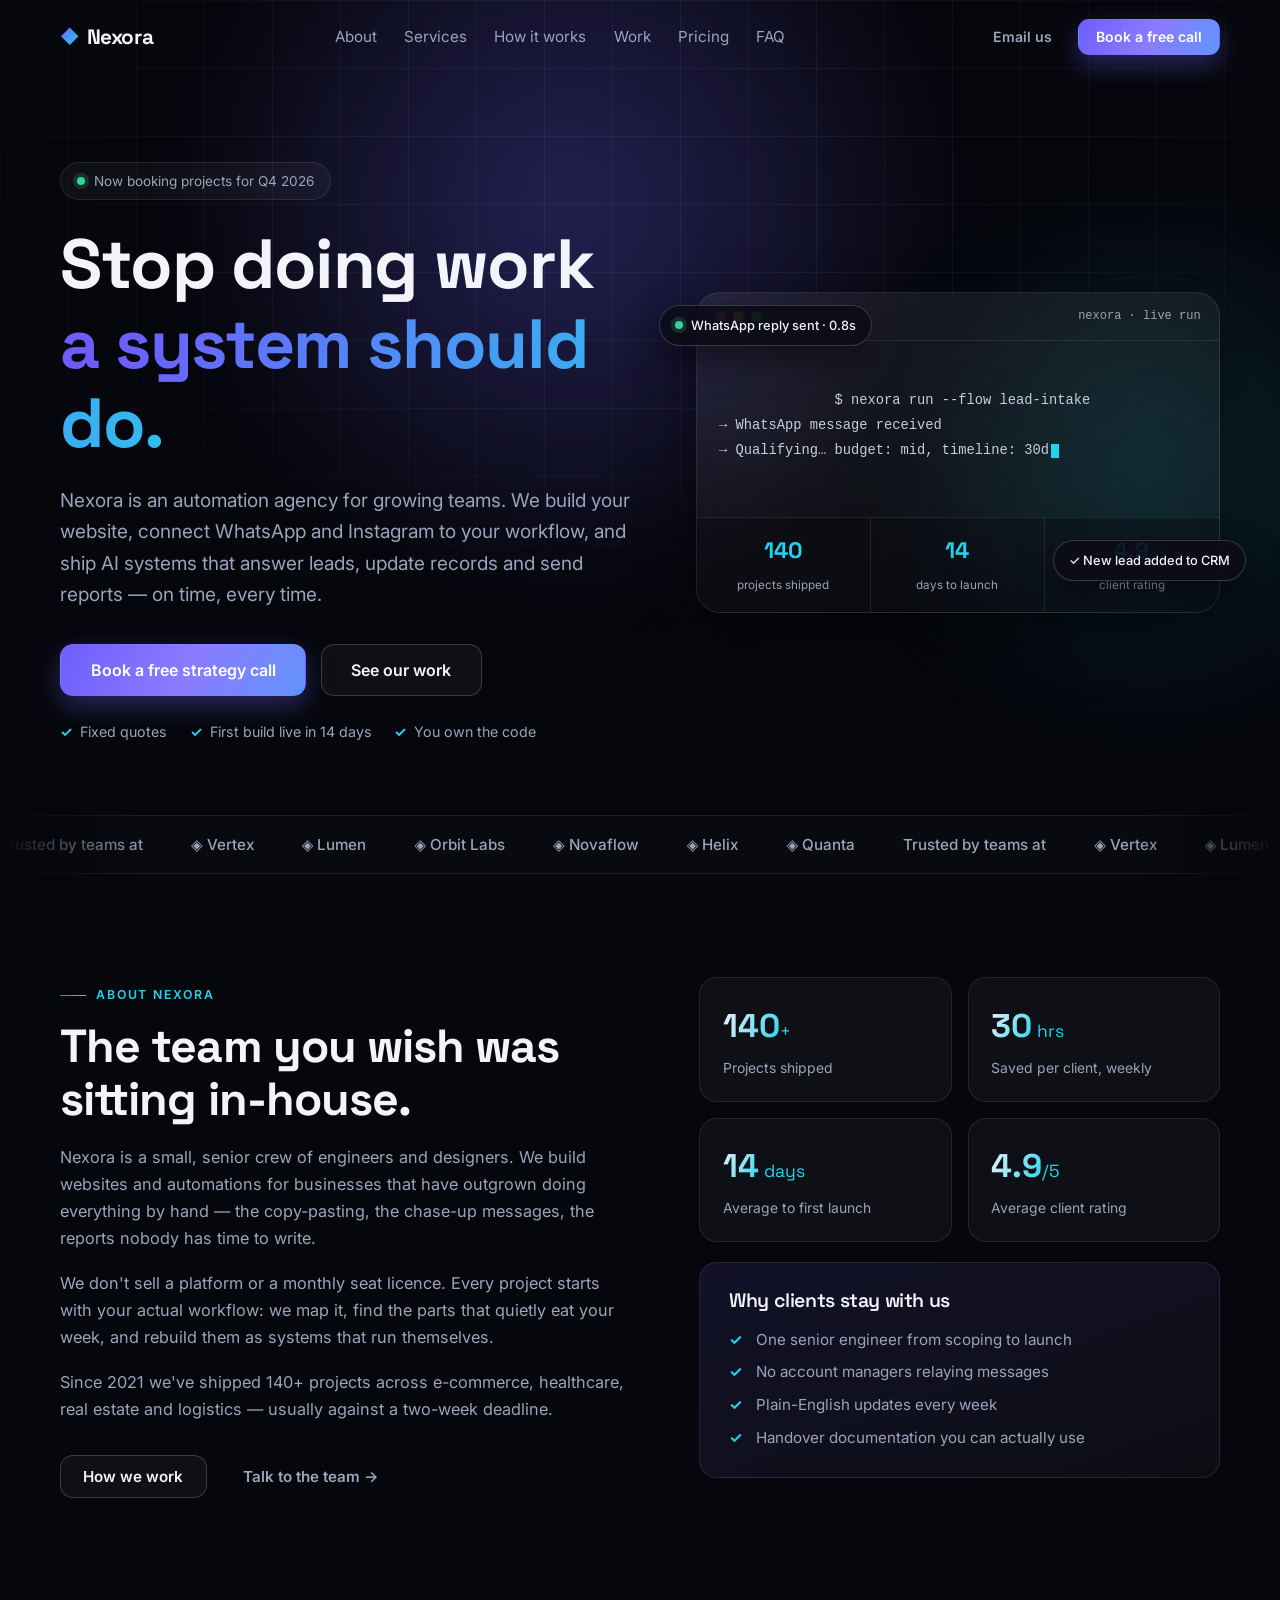
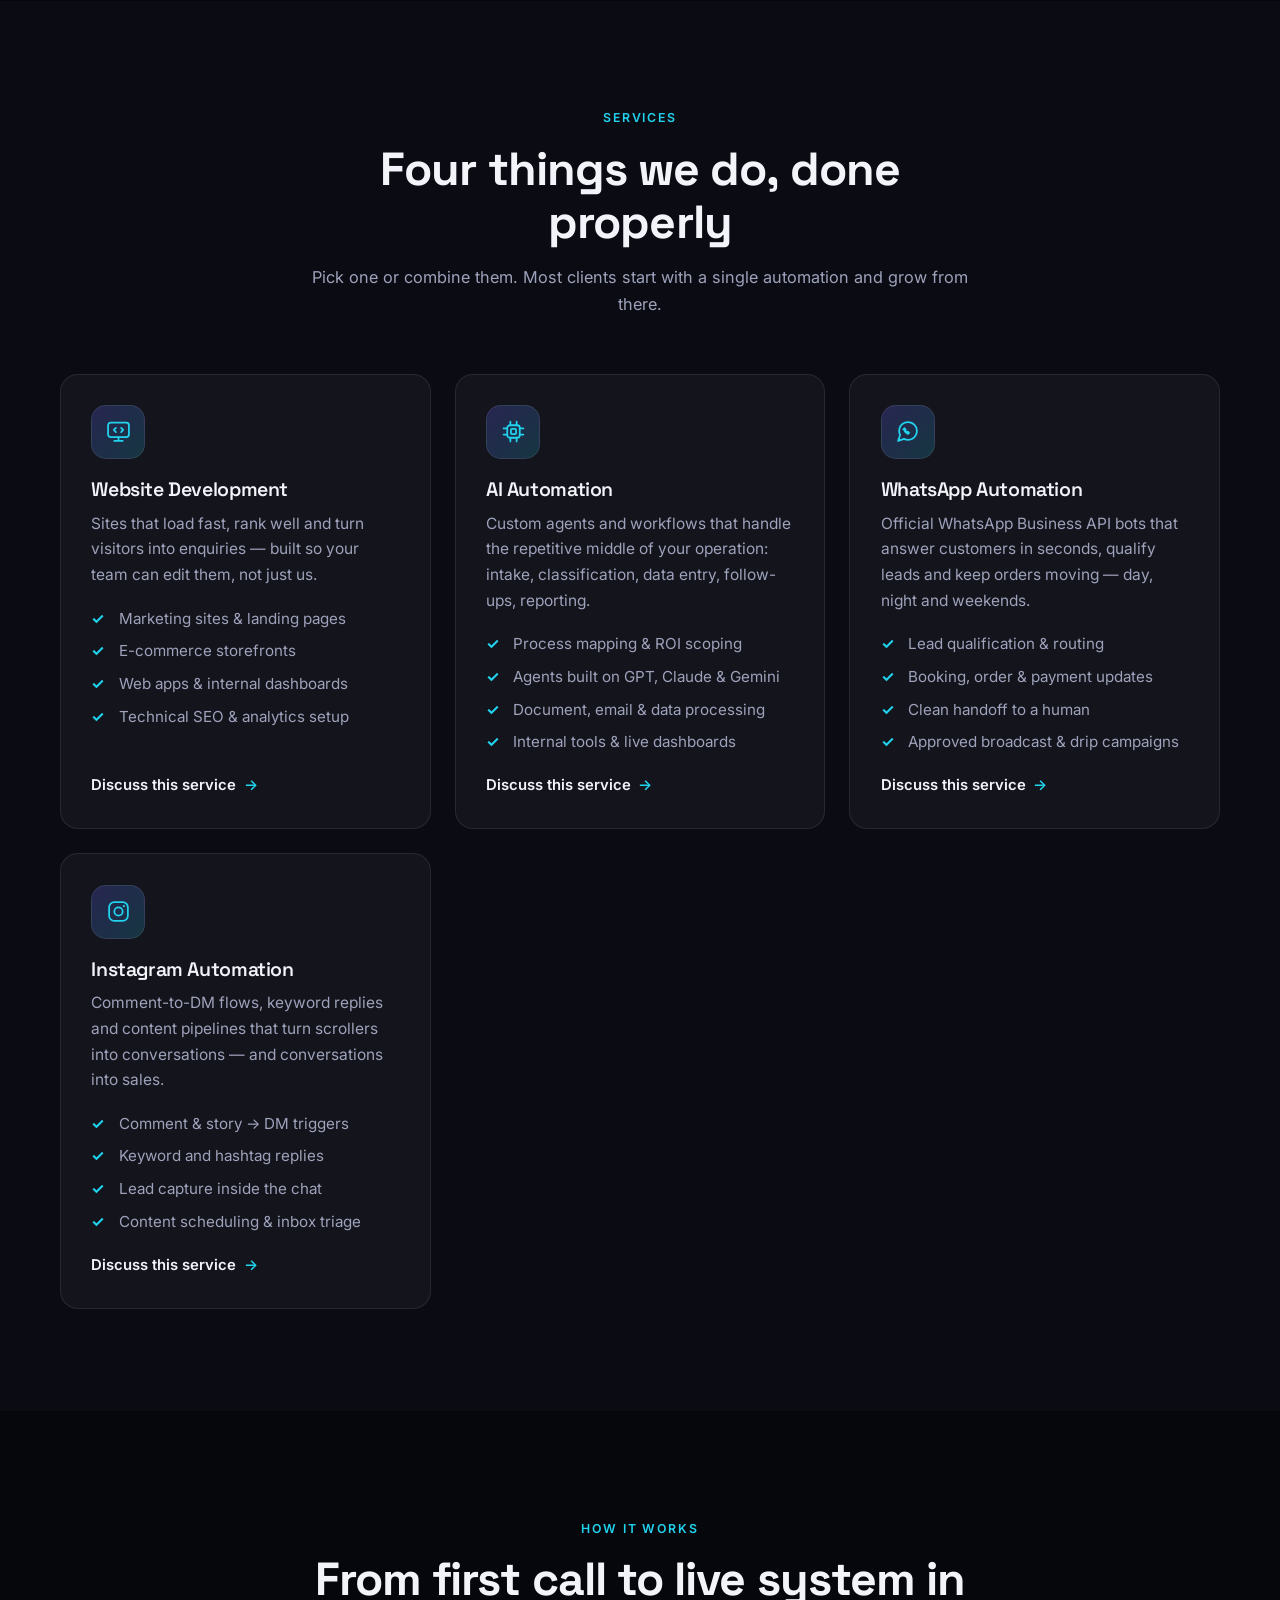
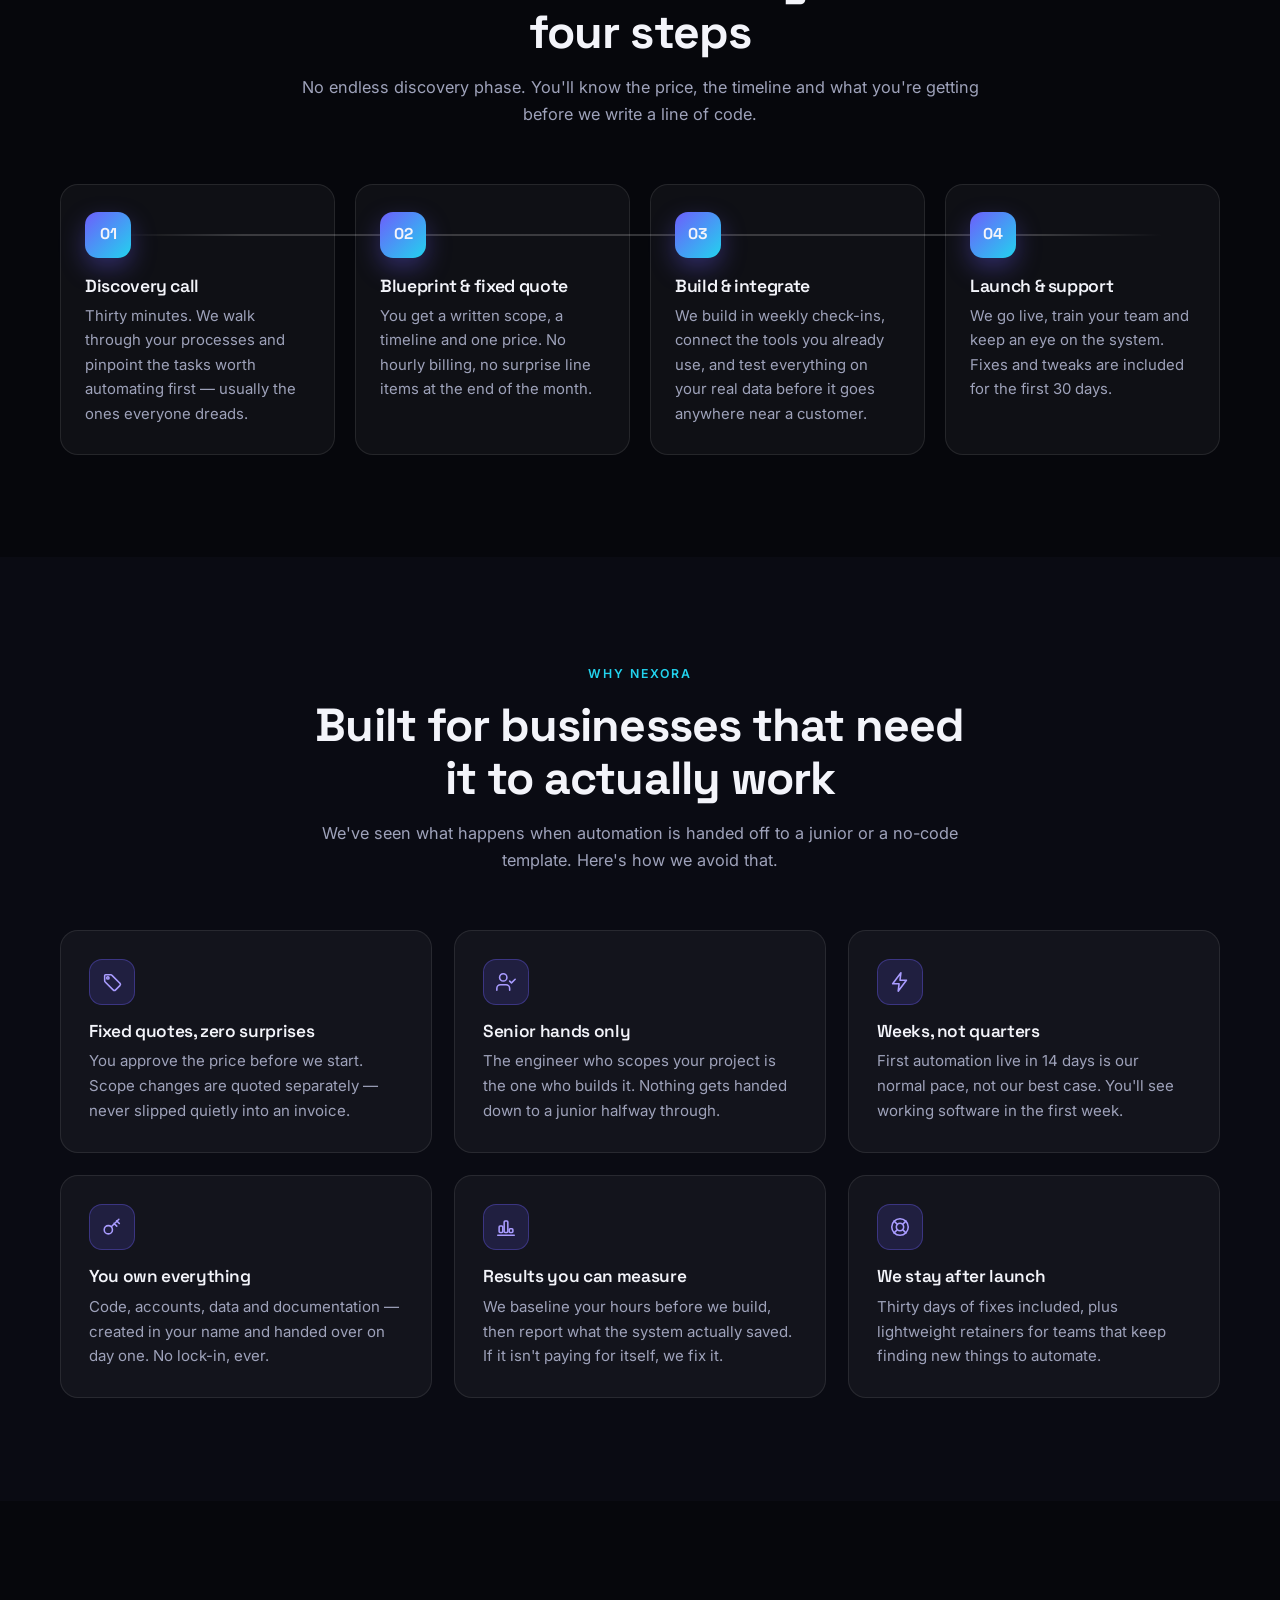
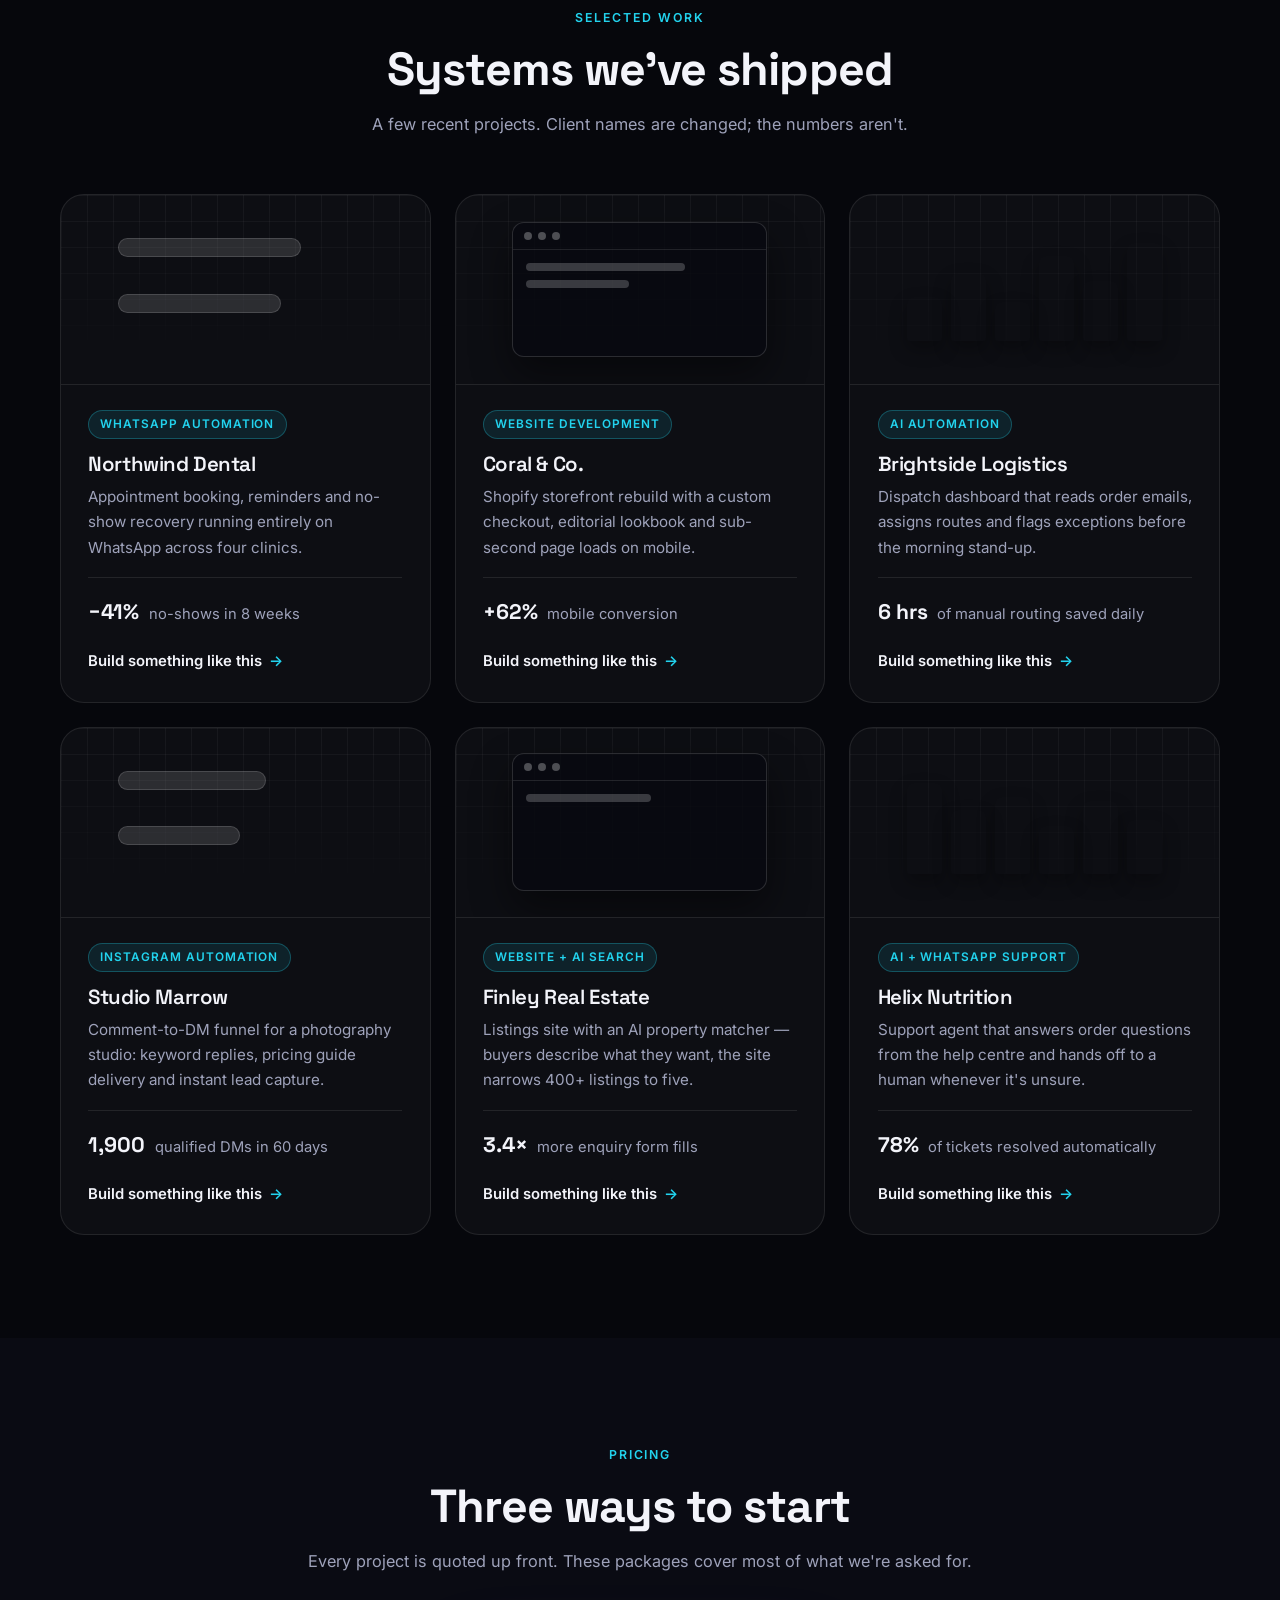
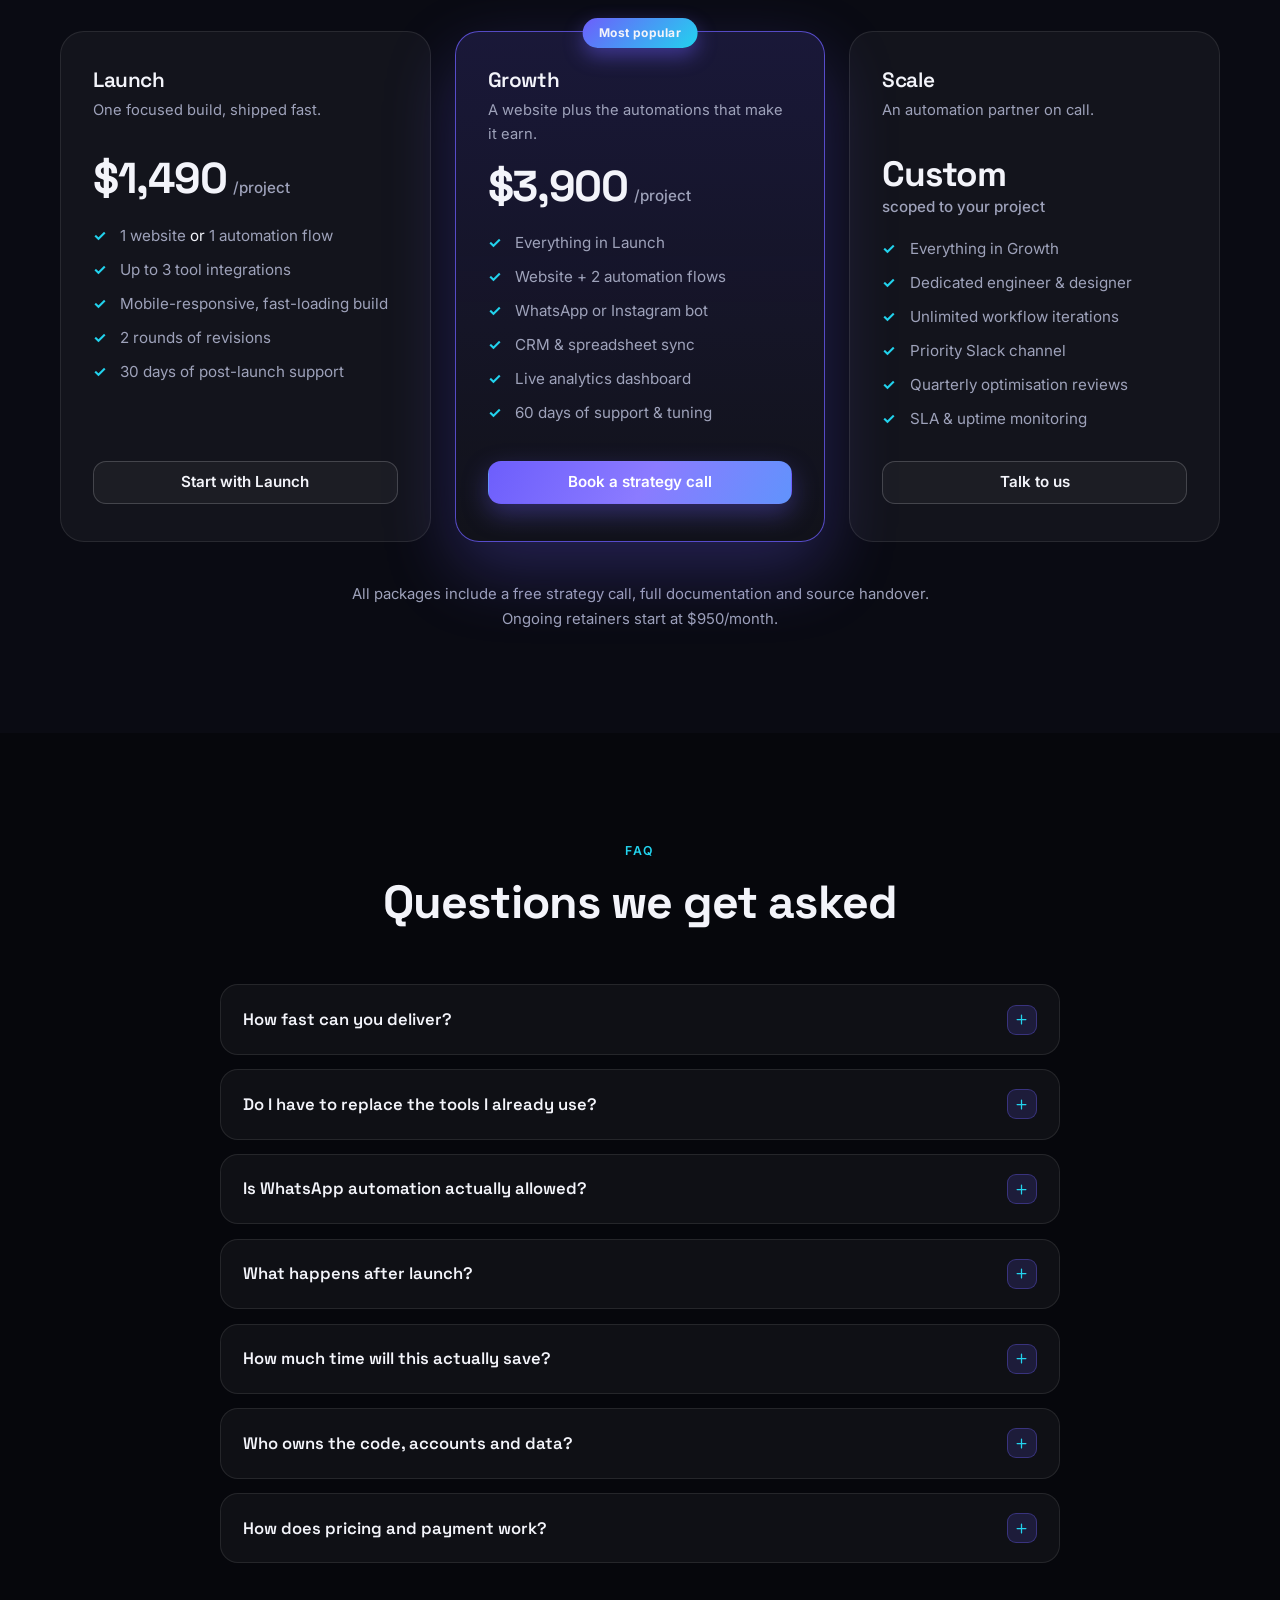
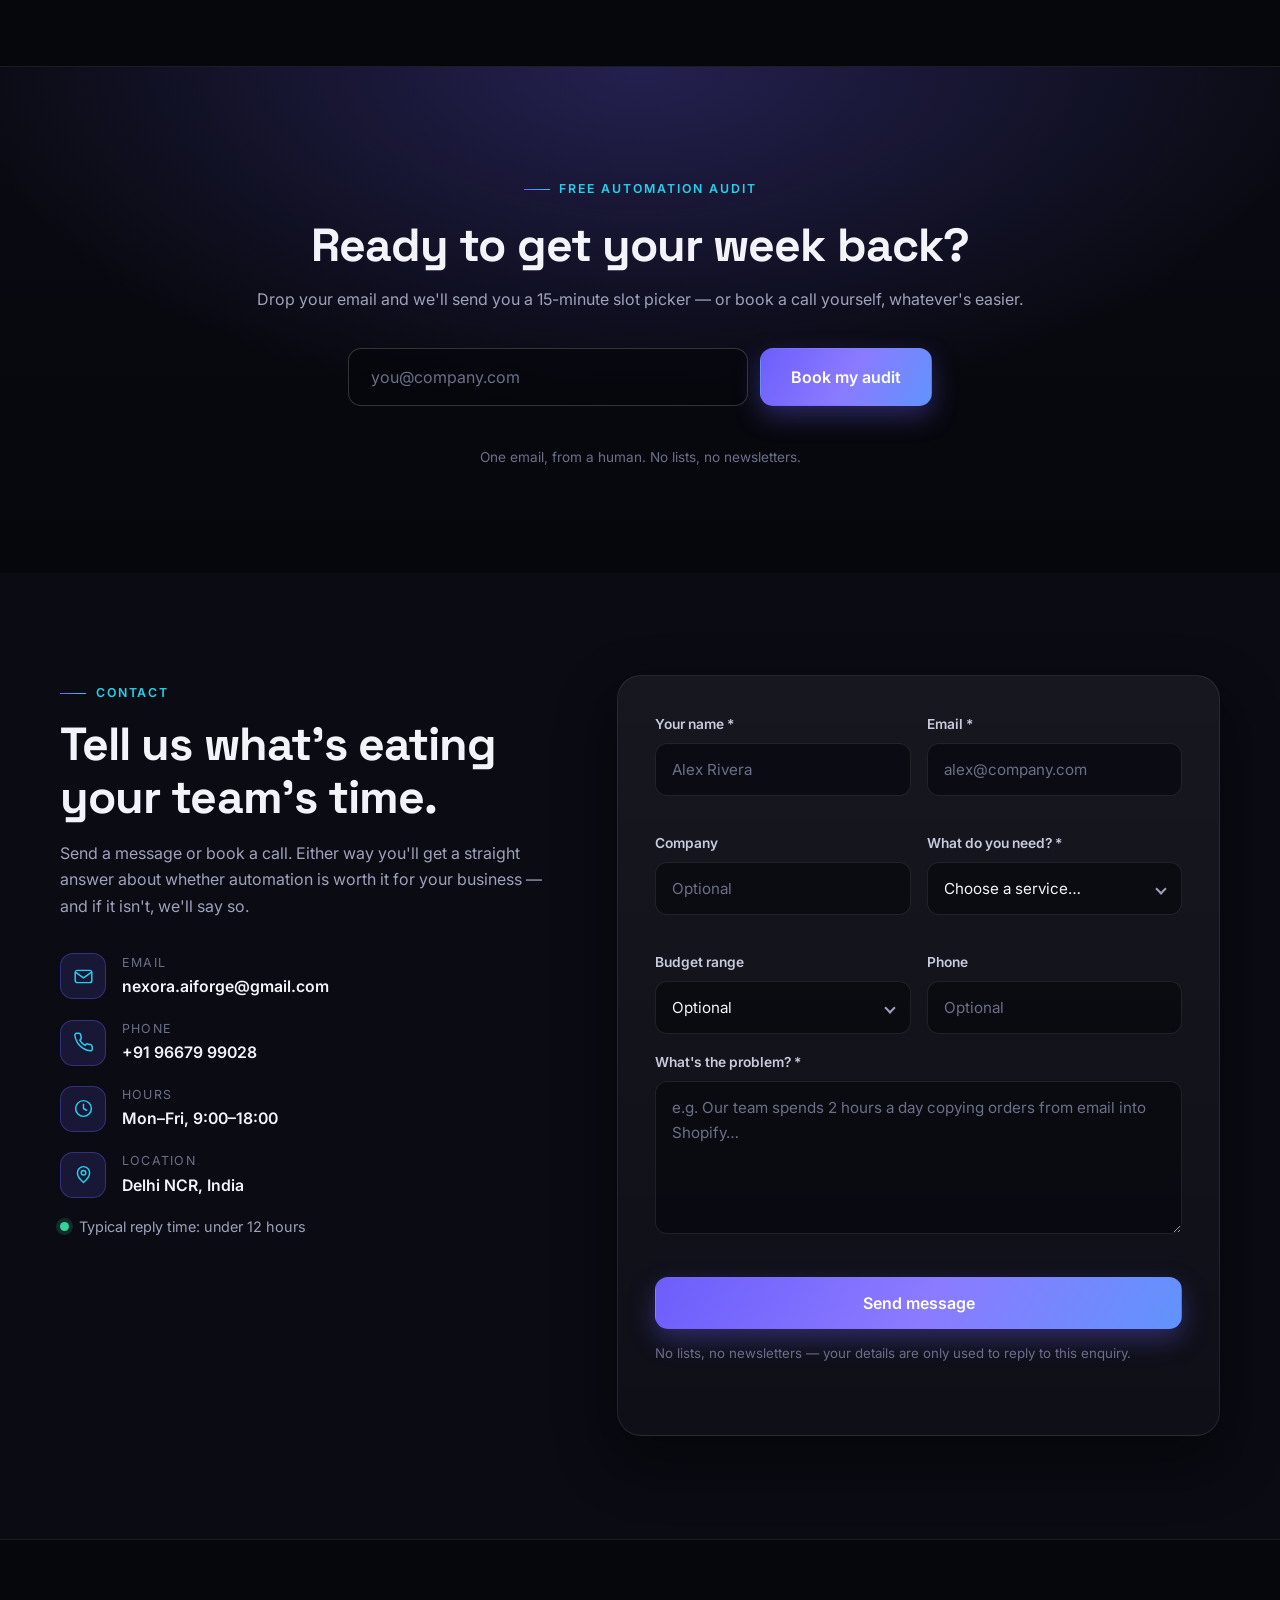
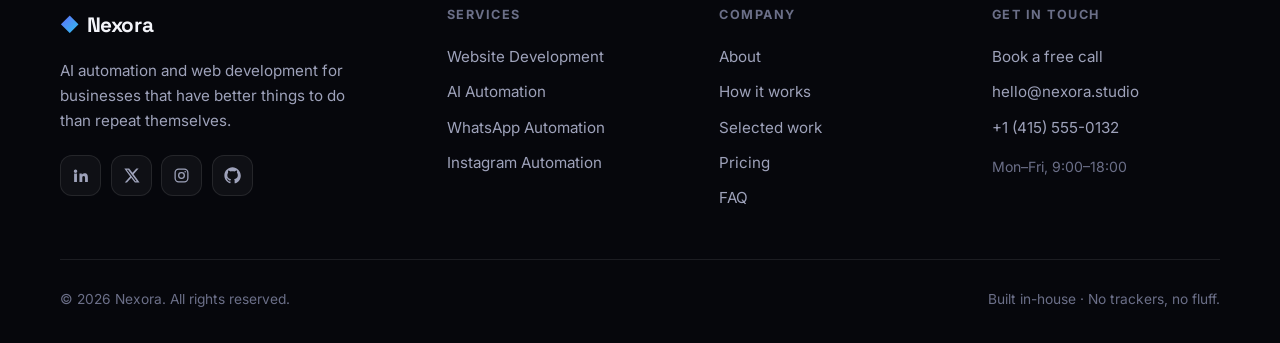
==== index.html @ 2adb4b23 "Initial commit" ====
<!DOCTYPE html>
<html lang="en">
<head>
  <meta charset="UTF-8" />
  <meta name="viewport" content="width=device-width, initial-scale=1.0" />
  <meta name="description" content="Nexora is an AI automation agency. We build high-converting websites and AI workflows for WhatsApp, Instagram and your internal tools — so your team stops repeating itself." />
  <meta name="theme-color" content="#06070c" />
  <meta property="og:type" content="website" />
  <meta property="og:title" content="Nexora — AI Automation Agency" />
  <meta property="og:description" content="Websites, WhatsApp & Instagram automation and AI workflows for growing businesses. Fixed quotes. First build live in 14 days." />
  <title>Nexora — AI Automation Agency</title>

  <link rel="icon" href="data:image/svg+xml,%3Csvg xmlns='http://www.w3.org/2000/svg' viewBox='0 0 64 64'%3E%3Cdefs%3E%3ClinearGradient id='g' x1='0' y1='0' x2='1' y2='1'%3E%3Cstop offset='0' stop-color='%236d5efc'/%3E%3Cstop offset='1' stop-color='%2322d3ee'/%3E%3C/linearGradient%3E%3C/defs%3E%3Crect width='64' height='64' rx='14' fill='%2306070c'/%3E%3Cpath d='M32 12 52 32 32 52 12 32Z' fill='url(%23g)'/%3E%3C/svg%3E" />

  <link rel="preconnect" href="https://fonts.googleapis.com" />
  <link rel="preconnect" href="https://fonts.gstatic.com" crossorigin />
  <link href="https://fonts.googleapis.com/css2?family=Inter:wght@400;500;600;700;800&family=Space+Grotesk:wght@500;600;700&display=swap" rel="stylesheet" />
  <link rel="stylesheet" href="styles.css" />

  <noscript>
    <style>.reveal { opacity: 1 !important; transform: none !important; }</style>
  </noscript>
</head>
<body>

  <!-- Scroll progress bar -->
  <div class="scroll-progress" id="scrollProgress" aria-hidden="true"></div>

  <a class="skip-link" href="#main">Skip to content</a>

  <!-- ===== Navigation ===== -->
  <header class="nav" id="nav">
    <div class="container nav__inner">
      <a href="#home" class="logo" aria-label="Nexora — back to top">
        <span class="logo__mark" aria-hidden="true">◆</span>
        <span class="logo__text">Nexora</span>
      </a>

      <div class="nav__menu" id="navMenu">
        <nav class="nav__links" id="navLinks" aria-label="Main navigation">
          <a href="#about">About</a>
          <a href="#services">Services</a>
          <a href="#process">How it works</a>
          <a href="#work">Work</a>
          <a href="#pricing">Pricing</a>
          <a href="#faq">FAQ</a>
        </nav>
        <div class="nav__actions">
          <a href="mailto:hello@nexora.studio" class="btn btn--ghost btn--sm nav__mail">Email us</a>
          <a href="#contact" class="btn btn--primary btn--sm">Book a free call</a>
        </div>
      </div>

      <button class="nav__toggle" id="navToggle" aria-label="Open menu" aria-expanded="false" aria-controls="navMenu">
        <span></span><span></span><span></span>
      </button>
    </div>
  </header>

  <main id="main">

    <!-- ===== Hero ===== -->
    <section class="hero" id="home">
      <div class="hero__bg" aria-hidden="true">
        <span class="hero__glow hero__glow--1"></span>
        <span class="hero__glow hero__glow--2"></span>
        <span class="hero__grid"></span>
      </div>

      <div class="container hero__inner">
        <div class="hero__content reveal">
          <span class="pill"><span class="pill__dot"></span> Now booking projects for Q4 2026</span>
          <h1>Stop doing work <span class="gradient-text">a system should do.</span></h1>
          <p class="lead">
            Nexora is an automation agency for growing teams. We build your website, connect
            WhatsApp and Instagram to your workflow, and ship AI systems that answer leads,
            update records and send reports — on time, every time.
          </p>

          <div class="hero__cta">
            <a href="#contact" class="btn btn--primary btn--lg">Book a free strategy call</a>
            <a href="#work" class="btn btn--outline btn--lg">See our work</a>
          </div>

          <ul class="hero__points">
            <li>Fixed quotes</li>
            <li>First build live in 14 days</li>
            <li>You own the code</li>
          </ul>
        </div>

        <div class="hero__visual reveal">
          <div class="float-chip float-chip--1" aria-hidden="true">
            <span class="float-chip__dot"></span> WhatsApp reply sent · 0.8s
          </div>
          <div class="float-chip float-chip--2" aria-hidden="true">
            ✓ New lead added to CRM
          </div>

          <div class="glass-card" aria-hidden="true">
            <div class="glass-card__header">
              <span class="dot dot--red"></span>
              <span class="dot dot--yellow"></span>
              <span class="dot dot--green"></span>
              <span class="glass-card__title">nexora · live run</span>
            </div>
            <div class="glass-card__body">
              <span class="typed" id="typedText"></span><span class="caret"></span>
            </div>
            <div class="glass-card__stats" id="heroStats">
              <div class="stat"><strong data-count="140">0</strong><span>projects shipped</span></div>
              <div class="stat"><strong data-count="14">0</strong><span>days to launch</span></div>
              <div class="stat"><strong data-count="4.9" data-decimals="1">0</strong><span>client rating</span></div>
            </div>
          </div>
        </div>
      </div>

      <div class="marquee" aria-hidden="true">
        <div class="marquee__track">
          <span>Trusted by teams at</span>
          <span>◈ Vertex</span><span>◈ Lumen</span><span>◈ Orbit Labs</span>
          <span>◈ Novaflow</span><span>◈ Helix</span><span>◈ Quanta</span>
          <span>Trusted by teams at</span>
          <span>◈ Vertex</span><span>◈ Lumen</span><span>◈ Orbit Labs</span>
          <span>◈ Novaflow</span><span>◈ Helix</span><span>◈ Quanta</span>
        </div>
      </div>
    </section>

    <!-- ===== About ===== -->
    <section class="section" id="about">
      <div class="container about__grid">
        <div class="about__text reveal">
          <span class="eyebrow">About Nexora</span>
          <h2>The team you wish was sitting in-house.</h2>
          <p>
            Nexora is a small, senior crew of engineers and designers. We build websites and
            automations for businesses that have outgrown doing everything by hand — the
            copy-pasting, the chase-up messages, the reports nobody has time to write.
          </p>
          <p>
            We don't sell a platform or a monthly seat licence. Every project starts with your
            actual workflow: we map it, find the parts that quietly eat your week, and rebuild
            them as systems that run themselves.
          </p>
          <p>
            Since 2021 we've shipped 140+ projects across e-commerce, healthcare, real estate
            and logistics — usually against a two-week deadline.
          </p>
          <div class="about__cta">
            <a href="#process" class="btn btn--outline">How we work</a>
            <a href="#contact" class="btn btn--ghost">Talk to the team →</a>
          </div>
        </div>

        <div class="about__side reveal">
          <div class="stats">
            <div class="stat-block">
              <strong data-count="140">0</strong><span class="stat-block__suffix">+</span>
              <em>Projects shipped</em>
            </div>
            <div class="stat-block">
              <strong data-count="30">0</strong><span class="stat-block__suffix"> hrs</span>
              <em>Saved per client, weekly</em>
            </div>
            <div class="stat-block">
              <strong data-count="14">0</strong><span class="stat-block__suffix"> days</span>
              <em>Average to first launch</em>
            </div>
            <div class="stat-block">
              <strong data-count="4.9" data-decimals="1">0</strong><span class="stat-block__suffix">/5</span>
              <em>Average client rating</em>
            </div>
          </div>

          <div class="about__card spot">
            <h3>Why clients stay with us</h3>
            <ul class="ticks">
              <li>One senior engineer from scoping to launch</li>
              <li>No account managers relaying messages</li>
              <li>Plain-English updates every week</li>
              <li>Handover documentation you can actually use</li>
            </ul>
          </div>
        </div>
      </div>
    </section>

    <!-- ===== Services ===== -->
    <section class="section section--alt" id="services">
      <div class="container">
        <div class="section__head reveal">
          <span class="eyebrow">Services</span>
          <h2>Four things we do, done properly</h2>
          <p>Pick one or combine them. Most clients start with a single automation and grow from there.</p>
        </div>

        <div class="services__grid">
          <article class="service-card spot reveal">
            <div class="service-card__icon">
              <svg viewBox="0 0 24 24" fill="none" stroke="currentColor" stroke-width="1.7" stroke-linecap="round" stroke-linejoin="round" aria-hidden="true">
                <rect x="2" y="3.5" width="20" height="14" rx="2.5"></rect>
                <path d="M8 21h8M12 17.5V21"></path>
                <path d="m9.5 8.5-2 2 2 2M14.5 8.5l2 2-2 2"></path>
              </svg>
            </div>
            <h3>Website Development</h3>
            <p>
              Sites that load fast, rank well and turn visitors into enquiries — built so your
              team can edit them, not just us.
            </p>
            <ul class="ticks">
              <li>Marketing sites &amp; landing pages</li>
              <li>E-commerce storefronts</li>
              <li>Web apps &amp; internal dashboards</li>
              <li>Technical SEO &amp; analytics setup</li>
            </ul>
            <a href="#contact" class="link-arrow">Discuss this service <span aria-hidden="true">→</span></a>
          </article>

          <article class="service-card spot reveal">
            <div class="service-card__icon">
              <svg viewBox="0 0 24 24" fill="none" stroke="currentColor" stroke-width="1.7" stroke-linecap="round" stroke-linejoin="round" aria-hidden="true">
                <rect x="6" y="6" width="12" height="12" rx="2.5"></rect>
                <rect x="9.5" y="9.5" width="5" height="5" rx="1"></rect>
                <path d="M9 2.5V6M15 2.5V6M9 18v3.5M15 18v3.5M2.5 9H6M2.5 15H6M18 9h3.5M18 15h3.5"></path>
              </svg>
            </div>
            <h3>AI Automation</h3>
            <p>
              Custom agents and workflows that handle the repetitive middle of your operation:
              intake, classification, data entry, follow-ups, reporting.
            </p>
            <ul class="ticks">
              <li>Process mapping &amp; ROI scoping</li>
              <li>Agents built on GPT, Claude &amp; Gemini</li>
              <li>Document, email &amp; data processing</li>
              <li>Internal tools &amp; live dashboards</li>
            </ul>
            <a href="#contact" class="link-arrow">Discuss this service <span aria-hidden="true">→</span></a>
          </article>

          <article class="service-card spot reveal">
            <div class="service-card__icon">
              <svg viewBox="0 0 24 24" fill="none" stroke="currentColor" stroke-width="1.7" stroke-linecap="round" stroke-linejoin="round" aria-hidden="true">
                <path d="M21 11.5a8.38 8.38 0 0 1-.9 3.8 8.5 8.5 0 0 1-7.6 4.7 8.38 8.38 0 0 1-3.8-.9L3 21l1.9-5.7a8.38 8.38 0 0 1-.9-3.8 8.5 8.5 0 0 1 4.7-7.6 8.38 8.38 0 0 1 3.8-.9h.5a8.48 8.48 0 0 1 8 8v.5z"></path>
                <path d="M8.8 10.2c.4 1.9 1.7 3.4 3.7 4.1l1-1.2-1.5-1-.7.5a5.6 5.6 0 0 1-1.6-1.5l.5-.7-1-1.5-1.2 1z"></path>
              </svg>
            </div>
            <h3>WhatsApp Automation</h3>
            <p>
              Official WhatsApp Business API bots that answer customers in seconds, qualify
              leads and keep orders moving — day, night and weekends.
            </p>
            <ul class="ticks">
              <li>Lead qualification &amp; routing</li>
              <li>Booking, order &amp; payment updates</li>
              <li>Clean handoff to a human</li>
              <li>Approved broadcast &amp; drip campaigns</li>
            </ul>
            <a href="#contact" class="link-arrow">Discuss this service <span aria-hidden="true">→</span></a>
          </article>

          <article class="service-card spot reveal">
            <div class="service-card__icon">
              <svg viewBox="0 0 24 24" fill="none" stroke="currentColor" stroke-width="1.7" stroke-linecap="round" stroke-linejoin="round" aria-hidden="true">
                <rect x="3" y="3" width="18" height="18" rx="5"></rect>
                <circle cx="12" cy="12" r="4"></circle>
                <circle cx="17.2" cy="6.8" r="1.1" fill="currentColor" stroke="none"></circle>
              </svg>
            </div>
            <h3>Instagram Automation</h3>
            <p>
              Comment-to-DM flows, keyword replies and content pipelines that turn scrollers
              into conversations — and conversations into sales.
            </p>
            <ul class="ticks">
              <li>Comment &amp; story → DM triggers</li>
              <li>Keyword and hashtag replies</li>
              <li>Lead capture inside the chat</li>
              <li>Content scheduling &amp; inbox triage</li>
            </ul>
            <a href="#contact" class="link-arrow">Discuss this service <span aria-hidden="true">→</span></a>
          </article>
        </div>
      </div>
    </section>

    <!-- ===== How it works ===== -->
    <section class="section" id="process">
      <div class="container">
        <div class="section__head reveal">
          <span class="eyebrow">How it works</span>
          <h2>From first call to live system in four steps</h2>
          <p>No endless discovery phase. You'll know the price, the timeline and what you're getting before we write a line of code.</p>
        </div>

        <ol class="steps">
          <li class="step reveal">
            <span class="step__num">01</span>
            <div class="step__body">
              <h3>Discovery call</h3>
              <p>Thirty minutes. We walk through your processes and pinpoint the tasks worth automating first — usually the ones everyone dreads.</p>
            </div>
          </li>
          <li class="step reveal">
            <span class="step__num">02</span>
            <div class="step__body">
              <h3>Blueprint &amp; fixed quote</h3>
              <p>You get a written scope, a timeline and one price. No hourly billing, no surprise line items at the end of the month.</p>
            </div>
          </li>
          <li class="step reveal">
            <span class="step__num">03</span>
            <div class="step__body">
              <h3>Build &amp; integrate</h3>
              <p>We build in weekly check-ins, connect the tools you already use, and test everything on your real data before it goes anywhere near a customer.</p>
            </div>
          </li>
          <li class="step reveal">
            <span class="step__num">04</span>
            <div class="step__body">
              <h3>Launch &amp; support</h3>
              <p>We go live, train your team and keep an eye on the system. Fixes and tweaks are included for the first 30 days.</p>
            </div>
          </li>
        </ol>
      </div>
    </section>

    <!-- ===== Why choose Nexora ===== -->
    <section class="section section--alt" id="why">
      <div class="container">
        <div class="section__head reveal">
          <span class="eyebrow">Why Nexora</span>
          <h2>Built for businesses that need it to actually work</h2>
          <p>We've seen what happens when automation is handed off to a junior or a no-code template. Here's how we avoid that.</p>
        </div>

        <div class="why__grid">
          <article class="why__item spot reveal">
            <div class="why__icon">
              <svg viewBox="0 0 24 24" fill="none" stroke="currentColor" stroke-width="1.7" stroke-linecap="round" stroke-linejoin="round" aria-hidden="true">
                <path d="M20.6 13.4 12 4.8A2 2 0 0 0 10.6 4H5a1 1 0 0 0-1 1v5.6a2 2 0 0 0 .6 1.4l8.6 8.6a2 2 0 0 0 2.8 0l4.6-4.6a2 2 0 0 0 0-2.8z"></path>
                <circle cx="7.5" cy="7.5" r="1.3"></circle>
              </svg>
            </div>
            <h3>Fixed quotes, zero surprises</h3>
            <p>You approve the price before we start. Scope changes are quoted separately — never slipped quietly into an invoice.</p>
          </article>

          <article class="why__item spot reveal">
            <div class="why__icon">
              <svg viewBox="0 0 24 24" fill="none" stroke="currentColor" stroke-width="1.7" stroke-linecap="round" stroke-linejoin="round" aria-hidden="true">
                <path d="M16 21v-2a4 4 0 0 0-4-4H6a4 4 0 0 0-4 4v2"></path>
                <circle cx="9" cy="7" r="4"></circle>
                <path d="m16 11 2 2 4-4"></path>
              </svg>
            </div>
            <h3>Senior hands only</h3>
            <p>The engineer who scopes your project is the one who builds it. Nothing gets handed down to a junior halfway through.</p>
          </article>

          <article class="why__item spot reveal">
            <div class="why__icon">
              <svg viewBox="0 0 24 24" fill="none" stroke="currentColor" stroke-width="1.7" stroke-linecap="round" stroke-linejoin="round" aria-hidden="true">
                <path d="M13 2 4 14h7l-1 8 9-12h-7l1-8z"></path>
              </svg>
            </div>
            <h3>Weeks, not quarters</h3>
            <p>First automation live in 14 days is our normal pace, not our best case. You'll see working software in the first week.</p>
          </article>

          <article class="why__item spot reveal">
            <div class="why__icon">
              <svg viewBox="0 0 24 24" fill="none" stroke="currentColor" stroke-width="1.7" stroke-linecap="round" stroke-linejoin="round" aria-hidden="true">
                <circle cx="8" cy="15" r="4.5"></circle>
                <path d="m11.2 11.8 8.3-8.3M17 5.2l3 3M14.2 8l3 3"></path>
              </svg>
            </div>
            <h3>You own everything</h3>
            <p>Code, accounts, data and documentation — created in your name and handed over on day one. No lock-in, ever.</p>
          </article>

          <article class="why__item spot reveal">
            <div class="why__icon">
              <svg viewBox="0 0 24 24" fill="none" stroke="currentColor" stroke-width="1.7" stroke-linecap="round" stroke-linejoin="round" aria-hidden="true">
                <path d="M3 21h18"></path>
                <rect x="4.5" y="11" width="4" height="7" rx="1"></rect>
                <rect x="10" y="5.5" width="4" height="12.5" rx="1"></rect>
                <rect x="15.5" y="14" width="4" height="4" rx="1"></rect>
              </svg>
            </div>
            <h3>Results you can measure</h3>
            <p>We baseline your hours before we build, then report what the system actually saved. If it isn't paying for itself, we fix it.</p>
          </article>

          <article class="why__item spot reveal">
            <div class="why__icon">
              <svg viewBox="0 0 24 24" fill="none" stroke="currentColor" stroke-width="1.7" stroke-linecap="round" stroke-linejoin="round" aria-hidden="true">
                <circle cx="12" cy="12" r="9"></circle>
                <circle cx="12" cy="12" r="4"></circle>
                <path d="m5.6 5.6 3.6 3.6M14.8 14.8l3.6 3.6M18.4 5.6l-3.6 3.6M9.2 14.8l-3.6 3.6"></path>
              </svg>
            </div>
            <h3>We stay after launch</h3>
            <p>Thirty days of fixes included, plus lightweight retainers for teams that keep finding new things to automate.</p>
          </article>
        </div>
      </div>
    </section>

    <!-- ===== Portfolio ===== -->
    <section class="section" id="work">
      <div class="container">
        <div class="section__head reveal">
          <span class="eyebrow">Selected work</span>
          <h2>Systems we've shipped</h2>
          <p>A few recent projects. Client names are changed; the numbers aren't.</p>
        </div>

        <div class="work__grid">
          <article class="work__card reveal">
            <div class="work__visual work__visual--green" aria-hidden="true">
              <div class="mock mock--chat">
                <span class="bubble bubble--in" style="--w: 72%"></span>
                <span class="bubble bubble--out" style="--w: 55%"></span>
                <span class="bubble bubble--in" style="--w: 64%"></span>
                <span class="bubble bubble--out" style="--w: 44%"></span>
              </div>
            </div>
            <div class="work__body">
              <span class="work__tag">WhatsApp automation</span>
              <h3>Northwind Dental</h3>
              <p>Appointment booking, reminders and no-show recovery running entirely on WhatsApp across four clinics.</p>
              <div class="work__result"><strong>−41%</strong> no-shows in 8 weeks</div>
              <a href="#contact" class="link-arrow">Build something like this <span aria-hidden="true">→</span></a>
            </div>
          </article>

          <article class="work__card reveal">
            <div class="work__visual work__visual--violet" aria-hidden="true">
              <div class="mock mock--browser">
                <div class="mock__bar"><i></i><i></i><i></i></div>
                <div class="mock__body">
                  <span class="mock__line" style="--w: 70%"></span>
                  <span class="mock__line" style="--w: 45%"></span>
                  <span class="mock__block"></span>
                </div>
              </div>
            </div>
            <div class="work__body">
              <span class="work__tag">Website development</span>
              <h3>Coral &amp; Co.</h3>
              <p>Shopify storefront rebuild with a custom checkout, editorial lookbook and sub-second page loads on mobile.</p>
              <div class="work__result"><strong>+62%</strong> mobile conversion</div>
              <a href="#contact" class="link-arrow">Build something like this <span aria-hidden="true">→</span></a>
            </div>
          </article>

          <article class="work__card reveal">
            <div class="work__visual work__visual--cyan" aria-hidden="true">
              <div class="mock mock--chart">
                <span style="--h: 42%"></span><span style="--h: 66%"></span>
                <span style="--h: 38%"></span><span style="--h: 82%"></span>
                <span style="--h: 58%"></span><span style="--h: 94%"></span>
              </div>
            </div>
            <div class="work__body">
              <span class="work__tag">AI automation</span>
              <h3>Brightside Logistics</h3>
              <p>Dispatch dashboard that reads order emails, assigns routes and flags exceptions before the morning stand-up.</p>
              <div class="work__result"><strong>6 hrs</strong> of manual routing saved daily</div>
              <a href="#contact" class="link-arrow">Build something like this <span aria-hidden="true">→</span></a>
            </div>
          </article>

          <article class="work__card reveal">
            <div class="work__visual work__visual--pink" aria-hidden="true">
              <div class="mock mock--chat">
                <span class="bubble bubble--in" style="--w: 58%"></span>
                <span class="bubble bubble--out" style="--w: 70%"></span>
                <span class="bubble bubble--in" style="--w: 48%"></span>
                <span class="bubble bubble--out" style="--w: 62%"></span>
              </div>
            </div>
            <div class="work__body">
              <span class="work__tag">Instagram automation</span>
              <h3>Studio Marrow</h3>
              <p>Comment-to-DM funnel for a photography studio: keyword replies, pricing guide delivery and instant lead capture.</p>
              <div class="work__result"><strong>1,900</strong> qualified DMs in 60 days</div>
              <a href="#contact" class="link-arrow">Build something like this <span aria-hidden="true">→</span></a>
            </div>
          </article>

          <article class="work__card reveal">
            <div class="work__visual work__visual--blue" aria-hidden="true">
              <div class="mock mock--browser">
                <div class="mock__bar"><i></i><i></i><i></i></div>
                <div class="mock__body">
                  <span class="mock__line" style="--w: 55%"></span>
                  <span class="mock__block mock__block--tall"></span>
                </div>
              </div>
            </div>
            <div class="work__body">
              <span class="work__tag">Website + AI search</span>
              <h3>Finley Real Estate</h3>
              <p>Listings site with an AI property matcher — buyers describe what they want, the site narrows 400+ listings to five.</p>
              <div class="work__result"><strong>3.4×</strong> more enquiry form fills</div>
              <a href="#contact" class="link-arrow">Build something like this <span aria-hidden="true">→</span></a>
            </div>
          </article>

          <article class="work__card reveal">
            <div class="work__visual work__visual--amber" aria-hidden="true">
              <div class="mock mock--chart">
                <span style="--h: 88%"></span><span style="--h: 62%"></span>
                <span style="--h: 74%"></span><span style="--h: 46%"></span>
                <span style="--h: 70%"></span><span style="--h: 52%"></span>
              </div>
            </div>
            <div class="work__body">
              <span class="work__tag">AI + WhatsApp support</span>
              <h3>Helix Nutrition</h3>
              <p>Support agent that answers order questions from the help centre and hands off to a human whenever it's unsure.</p>
              <div class="work__result"><strong>78%</strong> of tickets resolved automatically</div>
              <a href="#contact" class="link-arrow">Build something like this <span aria-hidden="true">→</span></a>
            </div>
          </article>
        </div>
      </div>
    </section>

    <!-- ===== Pricing ===== -->
    <section class="section section--alt" id="pricing">
      <div class="container">
        <div class="section__head reveal">
          <span class="eyebrow">Pricing</span>
          <h2>Three ways to start</h2>
          <p>Every project is quoted up front. These packages cover most of what we're asked for.</p>
        </div>

        <div class="pricing">
          <article class="price-card reveal">
            <h3>Launch</h3>
            <p class="price-card__tagline">One focused build, shipped fast.</p>
            <div class="price">$1,490<span>/project</span></div>
            <ul class="ticks">
              <li>1 website <em>or</em> 1 automation flow</li>
              <li>Up to 3 tool integrations</li>
              <li>Mobile-responsive, fast-loading build</li>
              <li>2 rounds of revisions</li>
              <li>30 days of post-launch support</li>
            </ul>
            <a href="#contact" class="btn btn--outline btn--block">Start with Launch</a>
          </article>

          <article class="price-card price-card--featured reveal">
            <span class="price-card__badge">Most popular</span>
            <h3>Growth</h3>
            <p class="price-card__tagline">A website plus the automations that make it earn.</p>
            <div class="price">$3,900<span>/project</span></div>
            <ul class="ticks">
              <li>Everything in Launch</li>
              <li>Website + 2 automation flows</li>
              <li>WhatsApp or Instagram bot</li>
              <li>CRM &amp; spreadsheet sync</li>
              <li>Live analytics dashboard</li>
              <li>60 days of support &amp; tuning</li>
            </ul>
            <a href="#contact" class="btn btn--primary btn--block">Book a strategy call</a>
          </article>

          <article class="price-card reveal">
            <h3>Scale</h3>
            <p class="price-card__tagline">An automation partner on call.</p>
            <div class="price price--text">Custom<span>scoped to your project</span></div>
            <ul class="ticks">
              <li>Everything in Growth</li>
              <li>Dedicated engineer &amp; designer</li>
              <li>Unlimited workflow iterations</li>
              <li>Priority Slack channel</li>
              <li>Quarterly optimisation reviews</li>
              <li>SLA &amp; uptime monitoring</li>
            </ul>
            <a href="#contact" class="btn btn--outline btn--block">Talk to us</a>
          </article>
        </div>

        <p class="pricing__note reveal">
          All packages include a free strategy call, full documentation and source handover.
          Ongoing retainers start at $950/month.
        </p>
      </div>
    </section>

    <!-- ===== FAQ ===== -->
    <section class="section" id="faq">
      <div class="container container--narrow">
        <div class="section__head reveal">
          <span class="eyebrow">FAQ</span>
          <h2>Questions we get asked</h2>
        </div>

        <div class="faq">
          <div class="faq__item reveal">
            <button class="faq__q" aria-expanded="false" id="faq-q1" aria-controls="faq-a1">
              How fast can you deliver?
              <span class="faq__icon" aria-hidden="true">
                <svg viewBox="0 0 24 24" fill="none" stroke="currentColor" stroke-width="2" stroke-linecap="round"><path d="M12 5v14M5 12h14"></path></svg>
              </span>
            </button>
            <div class="faq__a" id="faq-a1" role="region" aria-labelledby="faq-q1">
              <p>A first automation usually goes live within 7–14 days of the kickoff call, and a full website takes 2–3 weeks. You get a fixed timeline in writing before we start.</p>
            </div>
          </div>

          <div class="faq__item reveal">
            <button class="faq__q" aria-expanded="false" id="faq-q2" aria-controls="faq-a2">
              Do I have to replace the tools I already use?
              <span class="faq__icon" aria-hidden="true">
                <svg viewBox="0 0 24 24" fill="none" stroke="currentColor" stroke-width="2" stroke-linecap="round"><path d="M12 5v14M5 12h14"></path></svg>
              </span>
            </button>
            <div class="faq__a" id="faq-a2" role="region" aria-labelledby="faq-q2">
              <p>No. We build around your stack — WhatsApp, Instagram, Shopify, Google Sheets, HubSpot, Slack, Zapier, whatever you run today. If a tool has an API we can connect it, and if it doesn't, we'll tell you honestly what's possible.</p>
            </div>
          </div>

          <div class="faq__item reveal">
            <button class="faq__q" aria-expanded="false" id="faq-q3" aria-controls="faq-a3">
              Is WhatsApp automation actually allowed?
              <span class="faq__icon" aria-hidden="true">
                <svg viewBox="0 0 24 24" fill="none" stroke="currentColor" stroke-width="2" stroke-linecap="round"><path d="M12 5v14M5 12h14"></path></svg>
              </span>
            </button>
            <div class="faq__a" id="faq-a3" role="region" aria-labelledby="faq-q3">
              <p>Yes — we use the official WhatsApp Business API through a verified provider, and every message template is approved by Meta before it sends. Nothing we build spams people or messages anyone who hasn't opted in.</p>
            </div>
          </div>

          <div class="faq__item reveal">
            <button class="faq__q" aria-expanded="false" id="faq-q4" aria-controls="faq-a4">
              What happens after launch?
              <span class="faq__icon" aria-hidden="true">
                <svg viewBox="0 0 24 24" fill="none" stroke="currentColor" stroke-width="2" stroke-linecap="round"><path d="M12 5v14M5 12h14"></path></svg>
              </span>
            </button>
            <div class="faq__a" id="faq-a4" role="region" aria-labelledby="faq-q4">
              <p>Every project includes 30 days of fixes at no cost. After that, most clients move onto a monthly retainer where we monitor the system, handle edge cases and keep adding new flows as the business grows.</p>
            </div>
          </div>

          <div class="faq__item reveal">
            <button class="faq__q" aria-expanded="false" id="faq-q5" aria-controls="faq-a5">
              How much time will this actually save?
              <span class="faq__icon" aria-hidden="true">
                <svg viewBox="0 0 24 24" fill="none" stroke="currentColor" stroke-width="2" stroke-linecap="round"><path d="M12 5v14M5 12h14"></path></svg>
              </span>
            </button>
            <div class="faq__a" id="faq-a5" role="region" aria-labelledby="faq-q5">
              <p>It depends on the process, but we baseline it before we build so you're never guessing. Across current clients the average is 10–30 hours of manual work removed each week — usually data entry, follow-ups and reporting.</p>
            </div>
          </div>

          <div class="faq__item reveal">
            <button class="faq__q" aria-expanded="false" id="faq-q6" aria-controls="faq-a6">
              Who owns the code, accounts and data?
              <span class="faq__icon" aria-hidden="true">
                <svg viewBox="0 0 24 24" fill="none" stroke="currentColor" stroke-width="2" stroke-linecap="round"><path d="M12 5v14M5 12h14"></path></svg>
              </span>
            </button>
            <div class="faq__a" id="faq-a6" role="region" aria-labelledby="faq-q6">
              <p>You do — completely. Everything is created in your accounts and handed over with documentation. There's no proprietary layer you'd have to keep paying us to use.</p>
            </div>
          </div>

          <div class="faq__item reveal">
            <button class="faq__q" aria-expanded="false" id="faq-q7" aria-controls="faq-a7">
              How does pricing and payment work?
              <span class="faq__icon" aria-hidden="true">
                <svg viewBox="0 0 24 24" fill="none" stroke="currentColor" stroke-width="2" stroke-linecap="round"><path d="M12 5v14M5 12h14"></path></svg>
              </span>
            </button>
            <div class="faq__a" id="faq-a7" role="region" aria-labelledby="faq-q7">
              <p>Every quote is fixed and scoped up front, so there are no hourly surprises. We take 50% to start and 50% at launch, and retainers begin at $950/month if you want us to keep improving the system.</p>
            </div>
          </div>
        </div>
      </div>
    </section>

    <!-- ===== CTA band ===== -->
    <section class="cta" id="cta">
      <div class="container reveal">
        <span class="eyebrow">Free automation audit</span>
        <h2>Ready to get your week back?</h2>
        <p class="cta__sub">Drop your email and we'll send you a 15-minute slot picker — or book a call yourself, whatever's easier.</p>
        <form class="cta__form" id="ctaForm" novalidate>
          <input type="email" id="ctaEmail" placeholder="you@company.com" required aria-label="Email address" autocomplete="email" />
          <button type="submit" class="btn btn--primary btn--lg">Book my audit</button>
        </form>
        <p class="cta__msg" id="ctaMsg" role="status"></p>
        <p class="cta__note">One email, from a human. No lists, no newsletters.</p>
      </div>
    </section>

    <!-- ===== Contact ===== -->
    <section class="section section--alt" id="contact">
      <div class="container contact__grid">
        <div class="contact__info reveal">
          <span class="eyebrow">Contact</span>
          <h2>Tell us what's eating your team's time.</h2>
          <p>
            Send a message or book a call. Either way you'll get a straight answer about
            whether automation is worth it for your business — and if it isn't, we'll say so.
          </p>

          <ul class="contact__list">
            <li>
              <span class="contact__icon">
                <svg viewBox="0 0 24 24" fill="none" stroke="currentColor" stroke-width="1.7" stroke-linecap="round" stroke-linejoin="round" aria-hidden="true">
                  <rect x="2.5" y="5" width="19" height="14" rx="2.5"></rect>
                  <path d="m3.5 7.5 8.5 6 8.5-6"></path>
                </svg>
              </span>
              <div>
                <em>Email</em>
                <a href="mailto:nexora.aiforge@gmail.com">nexora.aiforge@gmail.com</a>
              </div>
            </li>
            <li>
              <span class="contact__icon">
                <svg viewBox="0 0 24 24" fill="none" stroke="currentColor" stroke-width="1.7" stroke-linecap="round" stroke-linejoin="round" aria-hidden="true">
                  <path d="M22 16.9v2.6a2 2 0 0 1-2.2 2 19.8 19.8 0 0 1-8.6-3.1 19.5 19.5 0 0 1-6-6A19.8 19.8 0 0 1 2.1 3.7 2 2 0 0 1 4.1 1.5h2.6a2 2 0 0 1 2 1.7c.1 1 .4 1.9.7 2.8a2 2 0 0 1-.5 2.1L7.8 9.3a16 16 0 0 0 6 6l1.2-1.2a2 2 0 0 1 2.1-.4c.9.3 1.8.6 2.8.7a2 2 0 0 1 1.7 2z"></path>
                </svg>
              </span>
              <div>
                <em>Phone</em>
                <a href="tel:+919667999028">+91 96679 99028</a>
              </div>
            </li>
            <li>
              <span class="contact__icon">
                <svg viewBox="0 0 24 24" fill="none" stroke="currentColor" stroke-width="1.7" stroke-linecap="round" stroke-linejoin="round" aria-hidden="true">
                  <circle cx="12" cy="12" r="9"></circle>
                  <path d="M12 7v5l3.5 2"></path>
                </svg>
              </span>
              <div>
                <em>Hours</em>
                <span>Mon–Fri, 9:00–18:00</span>
              </div>
            </li>
            <li>
              <span class="contact__icon">
                <svg viewBox="0 0 24 24" fill="none" stroke="currentColor" stroke-width="1.7" stroke-linecap="round" stroke-linejoin="round" aria-hidden="true">
                  <path d="M12 21s7-5.5 7-11a7 7 0 1 0-14 0c0 5.5 7 11 7 11z"></path>
                  <circle cx="12" cy="10" r="2.6"></circle>
                </svg>
              </span>
              <div>
                <em>Location</em>
                <span>Delhi NCR, India</span>
              </div>
            </li>
          </ul>

          <p class="contact__response"><span class="pulse-dot"></span> Typical reply time: under 12 hours</p>
        </div>

        <form class="contact__form spot reveal" id="contactForm" novalidate aria-describedby="formNote">
          <div class="form__row">
            <div class="field">
              <label for="cfName">Your name *</label>
              <input type="text" id="cfName" name="name" placeholder="Alex Rivera" autocomplete="name" />
              <span class="field__error" id="cfNameError"></span>
            </div>
            <div class="field">
              <label for="cfEmail">Email *</label>
              <input type="email" id="cfEmail" name="email" placeholder="alex@company.com" autocomplete="email" />
              <span class="field__error" id="cfEmailError"></span>
            </div>
          </div>

          <div class="form__row">
            <div class="field">
              <label for="cfCompany">Company</label>
              <input type="text" id="cfCompany" name="company" placeholder="Optional" autocomplete="organization" />
            </div>
            <div class="field">
              <label for="cfService">What do you need? *</label>
              <div class="select-wrap">
                <select id="cfService" name="service">
                  <option value="">Choose a service…</option>
                  <option>Website Development</option>
                  <option>AI Automation</option>
                  <option>WhatsApp Automation</option>
                  <option>Instagram Automation</option>
                  <option>Not sure yet — help me choose</option>
                </select>
              </div>
              <span class="field__error" id="cfServiceError"></span>
            </div>
          </div>

          <div class="form__row">
            <div class="field">
              <label for="cfBudget">Budget range</label>
              <div class="select-wrap">
                <select id="cfBudget" name="budget">
                  <option value="">Optional</option>
                  <option>Under $2,000</option>
                  <option>$2,000 – $5,000</option>
                  <option>$5,000 – $15,000</option>
                  <option>$15,000+</option>
                </select>
              </div>
            </div>
            <div class="field">
              <label for="cfPhone">Phone</label>
              <input type="tel" id="cfPhone" name="phone" placeholder="Optional" autocomplete="tel" />
            </div>
          </div>

          <div class="field">
            <label for="cfMessage">What's the problem? *</label>
            <textarea id="cfMessage" name="message" rows="5" placeholder="e.g. Our team spends 2 hours a day copying orders from email into Shopify…"></textarea>
            <span class="field__error" id="cfMessageError"></span>
          </div>

          <button type="submit" class="btn btn--primary btn--lg btn--block" id="cfSubmit">Send message</button>
          <p class="form__note" id="formNote">No lists, no newsletters — your details are only used to reply to this enquiry.</p>
          <p class="form__status" id="formStatus" role="status" aria-live="polite"></p>
        </form>
      </div>
    </section>
  </main>

  <!-- ===== Footer ===== -->
  <footer class="footer">
    <div class="container footer__grid">
      <div class="footer__brand">
        <a href="#home" class="logo" aria-label="Nexora — back to top">
          <span class="logo__mark" aria-hidden="true">◆</span>
          <span class="logo__text">Nexora</span>
        </a>
        <p>AI automation and web development for businesses that have better things to do than repeat themselves.</p>
        <div class="socials">
          <a href="https://www.linkedin.com" target="_blank" rel="noopener noreferrer" aria-label="Nexora on LinkedIn">
            <svg viewBox="0 0 24 24" fill="currentColor" aria-hidden="true"><path d="M4.98 3.5a2.5 2.5 0 1 1 0 5 2.5 2.5 0 0 1 0-5zM3 9h4v12H3V9zm7 0h3.8v1.7h.05c.53-1 1.83-2.05 3.77-2.05 4.03 0 4.78 2.65 4.78 6.1V21h-4v-5.4c0-1.3-.02-2.96-1.8-2.96-1.8 0-2.08 1.4-2.08 2.86V21h-4V9z"></path></svg>
          </a>
          <a href="https://x.com" target="_blank" rel="noopener noreferrer" aria-label="Nexora on X">
            <svg viewBox="0 0 24 24" fill="currentColor" aria-hidden="true"><path d="M18.9 2H22l-7.1 8.1L23.4 22h-6.6l-5.2-6.8L5.6 22H2.5l7.6-8.7L1.9 2h6.8l4.7 6.2L18.9 2zm-1.2 18h1.7L7.1 3.8H5.3L17.7 20z"></path></svg>
          </a>
          <a href="https://www.instagram.com" target="_blank" rel="noopener noreferrer" aria-label="Nexora on Instagram">
            <svg viewBox="0 0 24 24" fill="none" stroke="currentColor" stroke-width="1.8" stroke-linecap="round" stroke-linejoin="round" aria-hidden="true"><rect x="3" y="3" width="18" height="18" rx="5"></rect><circle cx="12" cy="12" r="4"></circle><circle cx="17.2" cy="6.8" r="1.1" fill="currentColor" stroke="none"></circle></svg>
          </a>
          <a href="https://github.com" target="_blank" rel="noopener noreferrer" aria-label="Nexora on GitHub">
            <svg viewBox="0 0 24 24" fill="currentColor" aria-hidden="true"><path d="M12 .5C5.7.5.5 5.7.5 12c0 5.1 3.3 9.4 7.9 10.9.6.1.8-.2.8-.6v-2c-3.2.7-3.9-1.5-3.9-1.5-.5-1.3-1.3-1.7-1.3-1.7-1.1-.7.1-.7.1-.7 1.2.1 1.8 1.2 1.8 1.2 1 1.8 2.7 1.3 3.4 1 .1-.8.4-1.3.7-1.6-2.6-.3-5.3-1.3-5.3-5.7 0-1.3.4-2.3 1.2-3.1-.1-.3-.5-1.5.1-3.1 0 0 1-.3 3.2 1.2.9-.3 1.9-.4 2.9-.4s2 .1 2.9.4c2.2-1.5 3.2-1.2 3.2-1.2.6 1.6.2 2.8.1 3.1.8.8 1.2 1.8 1.2 3.1 0 4.4-2.7 5.4-5.3 5.7.4.4.8 1.1.8 2.2v3.3c0 .4.2.7.8.6 4.6-1.5 7.9-5.8 7.9-10.9C23.5 5.7 18.3.5 12 .5z"></path></svg>
          </a>
        </div>
      </div>

      <div class="footer__col">
        <h4>Services</h4>
        <a href="#services">Website Development</a>
        <a href="#services">AI Automation</a>
        <a href="#services">WhatsApp Automation</a>
        <a href="#services">Instagram Automation</a>
      </div>

      <div class="footer__col">
        <h4>Company</h4>
        <a href="#about">About</a>
        <a href="#process">How it works</a>
        <a href="#work">Selected work</a>
        <a href="#pricing">Pricing</a>
        <a href="#faq">FAQ</a>
      </div>

      <div class="footer__col">
        <h4>Get in touch</h4>
        <a href="#contact">Book a free call</a>
        <a href="mailto:hello@nexora.studio">hello@nexora.studio</a>
        <a href="tel:+14155550132">+1 (415) 555-0132</a>
        <span class="footer__meta">Mon–Fri, 9:00–18:00</span>
      </div>
    </div>

    <div class="container footer__bottom">
      <span>© <span id="year">2026</span> Nexora. All rights reserved.</span>
      <span>Built in-house · No trackers, no fluff.</span>
    </div>
  </footer>

  <button class="to-top" id="toTop" aria-label="Back to top">
    <svg viewBox="0 0 24 24" fill="none" stroke="currentColor" stroke-width="2" stroke-linecap="round" stroke-linejoin="round" aria-hidden="true"><path d="M12 19V5M5 12l7-7 7 7"></path></svg>
  </button>

  <script src="script.js"></script>
</body>
</html>
---- styles.css ----
/* ============================================
   Nexora — AI Automation Agency
   Premium dark-tech design system
   ============================================ */

/* ---------- Tokens ---------- */
:root {
  --bg: #06070c;
  --bg-alt: #0a0b13;
  --surface: rgba(255, 255, 255, 0.04);
  --surface-2: rgba(255, 255, 255, 0.075);
  --border: rgba(255, 255, 255, 0.09);
  --border-strong: rgba(255, 255, 255, 0.18);
  --text: #f3f4fa;
  --muted: #9ea2ba;
  --muted-2: #6b6f88;
  --primary: #6d5efc;
  --primary-2: #22d3ee;
  --accent: #f472b6;
  --success: #34d399;
  --danger: #f87171;
  --radius: 18px;
  --radius-lg: 24px;
  --radius-sm: 12px;
  --btn-r: 13px;
  --nav-h: 74px;
  --shadow: 0 24px 60px rgba(0, 0, 0, 0.45);
  --font: "Inter", system-ui, -apple-system, "Segoe UI", Roboto, sans-serif;
  --font-display: "Space Grotesk", "Inter", system-ui, -apple-system, sans-serif;
  color-scheme: dark;
}

/* ---------- Reset & base ---------- */
*,
*::before,
*::after {
  margin: 0;
  padding: 0;
  box-sizing: border-box;
}

html {
  scroll-behavior: smooth;
  scroll-padding-top: calc(var(--nav-h) + 14px);
  -webkit-text-size-adjust: 100%;
}

body {
  font-family: var(--font);
  background: var(--bg);
  color: var(--text);
  line-height: 1.65;
  font-size: 1rem;
  -webkit-font-smoothing: antialiased;
  overflow-x: hidden;
}

img,
svg {
  max-width: 100%;
  display: block;
}

a {
  color: inherit;
  text-decoration: none;
}

ul,
ol {
  list-style: none;
}

button,
input,
select,
textarea {
  font: inherit;
  color: inherit;
}

::selection {
  background: rgba(109, 94, 252, 0.45);
  color: #fff;
}

::-webkit-scrollbar {
  width: 11px;
}
::-webkit-scrollbar-track {
  background: var(--bg);
}
::-webkit-scrollbar-thumb {
  background: rgba(255, 255, 255, 0.14);
  border-radius: 8px;
  border: 3px solid var(--bg);
}
::-webkit-scrollbar-thumb:hover {
  background: rgba(255, 255, 255, 0.25);
}

:focus-visible {
  outline: 2px solid var(--primary-2);
  outline-offset: 3px;
  border-radius: 4px;
}

.container {
  width: min(1160px, 92%);
  margin-inline: auto;
}

.container--narrow {
  width: min(840px, 92%);
}

/* ---------- Typography ---------- */
h1,
h2,
h3,
h4 {
  font-family: var(--font-display);
  line-height: 1.14;
  letter-spacing: -0.02em;
}

h1 {
  font-size: clamp(2.6rem, 5.6vw, 4.35rem);
  font-weight: 700;
}

h2 {
  font-size: clamp(1.95rem, 3.8vw, 2.9rem);
  font-weight: 700;
}

h3 {
  font-size: 1.22rem;
  font-weight: 600;
}

.gradient-text {
  background: linear-gradient(100deg, var(--primary) 5%, var(--primary-2) 55%, var(--accent) 100%);
  background-size: 220% auto;
  -webkit-background-clip: text;
  background-clip: text;
  color: transparent;
  animation: shimmer 7s linear infinite;
}

@keyframes shimmer {
  to {
    background-position: 220% center;
  }
}

.lead {
  font-size: clamp(1.03rem, 1.6vw, 1.19rem);
  color: var(--muted);
  max-width: 36rem;
  margin-top: 1.35rem;
}

.eyebrow {
  display: inline-flex;
  align-items: center;
  gap: 0.6rem;
  font-size: 0.77rem;
  font-weight: 600;
  letter-spacing: 0.16em;
  text-transform: uppercase;
  color: var(--primary-2);
  margin-bottom: 0.9rem;
}

.eyebrow::before {
  content: "";
  width: 26px;
  height: 1px;
  background: linear-gradient(90deg, var(--primary), var(--primary-2));
}

.section__head {
  text-align: center;
  max-width: 680px;
  margin: 0 auto 3.5rem;
}

.section__head .eyebrow::before {
  display: none;
}

.section__head p {
  color: var(--muted);
  margin-top: 0.95rem;
  font-size: 1.02rem;
}

/* ---------- Shared bits ---------- */
.ticks {
  display: grid;
  gap: 0.62rem;
}

.ticks li {
  position: relative;
  padding-left: 1.7rem;
  color: var(--muted);
  font-size: 0.95rem;
  line-height: 1.5;
}

.ticks li::before {
  content: "✓";
  position: absolute;
  left: 0;
  top: 0;
  color: var(--primary-2);
  font-weight: 700;
}

.ticks li em {
  font-style: normal;
  color: var(--text);
}

.link-arrow {
  display: inline-flex;
  align-items: center;
  gap: 0.45rem;
  font-weight: 600;
  font-size: 0.93rem;
  color: var(--text);
  margin-top: auto;
  padding-top: 1.2rem;
  transition: color 0.2s ease;
}

.link-arrow span {
  color: var(--primary-2);
  transition: transform 0.25s ease;
}

.link-arrow:hover {
  color: var(--primary-2);
}

.link-arrow:hover span {
  transform: translateX(4px);
}

/* Pointer spotlight on cards */
.spot {
  position: relative;
  isolation: isolate;
}

.spot::before {
  content: "";
  position: absolute;
  inset: 0;
  z-index: -1;
  border-radius: inherit;
  background: radial-gradient(
    440px circle at var(--mx, 50%) var(--my, 0%),
    rgba(109, 94, 252, 0.17),
    transparent 62%
  );
  opacity: 0;
  transition: opacity 0.35s ease;
  pointer-events: none;
}

.spot:hover::before {
  opacity: 1;
}

/* ---------- Buttons ---------- */
.btn {
  display: inline-flex;
  align-items: center;
  justify-content: center;
  gap: 0.5rem;
  padding: 0.72rem 1.4rem;
  border-radius: var(--btn-r);
  border: 1px solid transparent;
  font-weight: 600;
  font-size: 0.95rem;
  line-height: 1.2;
  cursor: pointer;
  white-space: nowrap;
  position: relative;
  overflow: hidden;
  transition: transform 0.22s ease, box-shadow 0.22s ease, background 0.22s ease,
    border-color 0.22s ease, color 0.22s ease;
}

.btn--primary {
  background: linear-gradient(120deg, var(--primary), #8b7bff 52%, #4f9dfb 120%);
  color: #fff;
  box-shadow: 0 10px 26px rgba(109, 94, 252, 0.35);
}

.btn--primary::after {
  content: "";
  position: absolute;
  top: 0;
  left: -80%;
  width: 55%;
  height: 100%;
  background: linear-gradient(100deg, transparent, rgba(255, 255, 255, 0.35), transparent);
  transform: skewX(-20deg);
  transition: left 0.55s ease;
}

.btn--primary:hover {
  transform: translateY(-2px);
  box-shadow: 0 16px 34px rgba(109, 94, 252, 0.48);
}

.btn--primary:hover::after {
  left: 130%;
}

.btn--outline {
  border-color: var(--border-strong);
  background: var(--surface);
  color: var(--text);
}

.btn--outline:hover {
  border-color: rgba(109, 94, 252, 0.75);
  background: rgba(109, 94, 252, 0.12);
  transform: translateY(-2px);
}

.btn--ghost {
  color: var(--muted);
  background: transparent;
}

.btn--ghost:hover {
  color: var(--text);
  background: var(--surface);
}

.btn--sm {
  padding: 0.56rem 1.05rem;
  font-size: 0.88rem;
  border-radius: 11px;
}

.btn--lg {
  padding: 0.95rem 1.85rem;
  font-size: 1rem;
}

.btn--block {
  width: 100%;
}

.btn.is-loading {
  pointer-events: none;
  opacity: 0.75;
}

/* ---------- Progress bar / skip link / back to top ---------- */
.scroll-progress {
  position: fixed;
  top: 0;
  left: 0;
  width: 100%;
  height: 3px;
  z-index: 200;
  background: linear-gradient(90deg, var(--primary), var(--primary-2), var(--accent));
  transform: scaleX(0);
  transform-origin: left center;
  will-change: transform;
}

.skip-link {
  position: absolute;
  top: -60px;
  left: 1rem;
  z-index: 300;
  background: var(--primary);
  color: #fff;
  padding: 0.6rem 1.1rem;
  border-radius: 0 0 10px 10px;
  font-weight: 600;
  transition: top 0.2s ease;
}

.skip-link:focus {
  top: 0;
}

.to-top {
  position: fixed;
  right: 1.4rem;
  bottom: 1.4rem;
  width: 46px;
  height: 46px;
  display: grid;
  place-items: center;
  background: rgba(12, 13, 24, 0.9);
  border: 1px solid var(--border-strong);
  border-radius: 13px;
  color: var(--text);
  cursor: pointer;
  opacity: 0;
  visibility: hidden;
  transform: translateY(14px);
  transition: opacity 0.3s ease, transform 0.3s ease, visibility 0.3s,
    border-color 0.2s ease, background 0.2s ease;
  z-index: 90;
}

.to-top svg {
  width: 19px;
  height: 19px;
}

.to-top.show {
  opacity: 1;
  visibility: visible;
  transform: none;
}

.to-top:hover {
  border-color: rgba(109, 94, 252, 0.75);
  background: rgba(109, 94, 252, 0.18);
}

/* ---------- Navigation ---------- */
.nav {
  position: fixed;
  inset: 0 0 auto 0;
  height: var(--nav-h);
  z-index: 100;
  border-bottom: 1px solid transparent;
  transition: background 0.3s ease, border-color 0.3s ease, backdrop-filter 0.3s ease;
}

.nav.scrolled {
  background: rgba(6, 7, 12, 0.82);
  backdrop-filter: blur(16px) saturate(160%);
  -webkit-backdrop-filter: blur(16px) saturate(160%);
  border-bottom-color: var(--border);
}

.nav__inner {
  height: var(--nav-h);
  display: flex;
  align-items: center;
  gap: 1rem;
}

.logo {
  display: inline-flex;
  align-items: center;
  gap: 0.5rem;
  font-family: var(--font-display);
  font-weight: 700;
  font-size: 1.3rem;
  letter-spacing: -0.02em;
}

.logo__mark {
  background: linear-gradient(135deg, var(--primary), var(--primary-2));
  -webkit-background-clip: text;
  background-clip: text;
  color: transparent;
  font-size: 1.15rem;
  transition: transform 0.4s ease;
}

.logo:hover .logo__mark {
  transform: rotate(90deg);
}

.nav__menu {
  flex: 1;
  display: flex;
  align-items: center;
  justify-content: space-between;
  gap: 1.5rem;
}

.nav__links {
  display: flex;
  align-items: center;
  gap: 1.7rem;
  margin-inline: auto;
  font-size: 0.95rem;
  color: var(--muted);
}

.nav__links a {
  position: relative;
  padding: 0.35rem 0;
  transition: color 0.2s ease;
}

.nav__links a::after {
  content: "";
  position: absolute;
  left: 0;
  right: 0;
  bottom: -2px;
  height: 2px;
  border-radius: 2px;
  background: linear-gradient(90deg, var(--primary), var(--primary-2));
  transform: scaleX(0);
  transform-origin: left center;
  transition: transform 0.25s ease;
}

.nav__links a:hover,
.nav__links a.active {
  color: var(--text);
}

.nav__links a:hover::after,
.nav__links a.active::after {
  transform: scaleX(1);
}

.nav__actions {
  display: flex;
  align-items: center;
  gap: 0.55rem;
}

.nav__toggle {
  display: none;
  flex-direction: column;
  justify-content: center;
  gap: 5px;
  width: 44px;
  height: 44px;
  padding: 0 9px;
  background: var(--surface);
  border: 1px solid var(--border);
  border-radius: 11px;
  cursor: pointer;
  transition: border-color 0.2s ease, background 0.2s ease;
}

.nav__toggle:hover {
  border-color: var(--border-strong);
}

.nav__toggle span {
  display: block;
  width: 22px;
  height: 2px;
  background: var(--text);
  border-radius: 2px;
  transition: transform 0.3s ease, opacity 0.25s ease;
}

.nav__toggle.open span:nth-child(1) {
  transform: translateY(7px) rotate(45deg);
}
.nav__toggle.open span:nth-child(2) {
  opacity: 0;
}
.nav__toggle.open span:nth-child(3) {
  transform: translateY(-7px) rotate(-45deg);
}

/* ---------- Hero ---------- */
.hero {
  position: relative;
  padding: calc(var(--nav-h) + 5.5rem) 0 0;
  overflow: hidden;
}

.hero__bg {
  position: absolute;
  inset: 0;
  pointer-events: none;
}

.hero__glow {
  position: absolute;
  border-radius: 50%;
  filter: blur(40px);
}

.hero__glow--1 {
  top: -28%;
  left: 50%;
  transform: translateX(-58%);
  width: 900px;
  height: 900px;
  background: radial-gradient(circle, rgba(109, 94, 252, 0.3), transparent 62%);
}

.hero__glow--2 {
  top: 18%;
  right: -14%;
  width: 620px;
  height: 620px;
  background: radial-gradient(circle, rgba(34, 211, 238, 0.16), transparent 62%);
}

.hero__grid {
  position: absolute;
  inset: 0;
  background-image: linear-gradient(rgba(255, 255, 255, 0.05) 1px, transparent 1px),
    linear-gradient(90deg, rgba(255, 255, 255, 0.05) 1px, transparent 1px);
  background-size: 68px 68px;
  -webkit-mask-image: radial-gradient(ellipse 90% 70% at 50% 20%, #000 25%, transparent 78%);
  mask-image: radial-gradient(ellipse 90% 70% at 50% 20%, #000 25%, transparent 78%);
}

.hero__inner {
  position: relative;
  display: grid;
  grid-template-columns: 1.05fr 0.95fr;
  gap: 3.5rem;
  align-items: center;
  padding-bottom: 4.5rem;
}

.hero__content {
  display: flex;
  flex-direction: column;
  align-items: flex-start;
}

.pill {
  display: inline-flex;
  align-items: center;
  gap: 0.55rem;
  padding: 0.42rem 1rem;
  border: 1px solid var(--border);
  background: var(--surface);
  border-radius: 999px;
  font-size: 0.85rem;
  color: var(--muted);
  margin-bottom: 1.6rem;
}

.pill__dot {
  width: 8px;
  height: 8px;
  border-radius: 50%;
  background: var(--success);
  box-shadow: 0 0 0 4px rgba(52, 211, 153, 0.18);
  animation: pulse 2.2s ease-in-out infinite;
}

@keyframes pulse {
  50% {
    box-shadow: 0 0 0 7px rgba(52, 211, 153, 0.05);
  }
}

.hero__cta {
  display: flex;
  flex-wrap: wrap;
  gap: 0.9rem;
  margin-top: 2.1rem;
}

.hero__points {
  display: flex;
  flex-wrap: wrap;
  gap: 0.5rem 1.4rem;
  margin-top: 1.5rem;
  font-size: 0.89rem;
  color: var(--muted);
}

.hero__points li::before {
  content: "✓";
  color: var(--primary-2);
  font-weight: 700;
  margin-right: 0.45rem;
}

/* Hero visual */
.hero__visual {
  position: relative;
}

.glass-card {
  position: relative;
  z-index: 1;
  background: linear-gradient(160deg, rgba(255, 255, 255, 0.075), rgba(255, 255, 255, 0.02));
  border: 1px solid var(--border);
  border-radius: var(--radius-lg);
  box-shadow: var(--shadow);
  backdrop-filter: blur(14px);
  -webkit-backdrop-filter: blur(14px);
  overflow: hidden;
  animation: float 7s ease-in-out infinite;
}

@keyframes float {
  0%,
  100% {
    transform: translateY(0);
  }
  50% {
    transform: translateY(-14px);
  }
}

.glass-card__header {
  display: flex;
  align-items: center;
  gap: 7px;
  padding: 0.85rem 1.15rem;
  border-bottom: 1px solid var(--border);
}

.dot {
  width: 11px;
  height: 11px;
  border-radius: 50%;
}
.dot--red {
  background: #ff5f57;
}
.dot--yellow {
  background: #febc2e;
}
.dot--green {
  background: #28c840;
}

.glass-card__title {
  margin-left: auto;
  font-size: 0.75rem;
  color: var(--muted);
  font-family: ui-monospace, "SF Mono", Menlo, Consolas, monospace;
}

.glass-card__body {
  padding: 1.3rem 1.4rem;
  min-height: 176px;
  font-family: ui-monospace, "SF Mono", Menlo, Consolas, monospace;
  font-size: 0.86rem;
  line-height: 1.85;
  color: #c9cde0;
  white-space: pre-wrap;
}

.typed {
  white-space: pre-wrap;
}

.caret {
  display: inline-block;
  width: 8px;
  height: 1.05em;
  background: var(--primary-2);
  vertical-align: text-bottom;
  margin-left: 2px;
  animation: blink 1s steps(2) infinite;
}

@keyframes blink {
  50% {
    opacity: 0;
  }
}

.glass-card__stats {
  display: grid;
  grid-template-columns: repeat(3, 1fr);
  border-top: 1px solid var(--border);
  background: rgba(6, 7, 12, 0.35);
}

.stat {
  padding: 0.95rem 0.6rem;
  text-align: center;
  border-right: 1px solid var(--border);
}

.stat:last-child {
  border-right: 0;
}

.stat strong {
  display: block;
  font-family: var(--font-display);
  font-size: 1.4rem;
  color: var(--primary-2);
}

.stat span {
  font-size: 0.73rem;
  color: var(--muted);
}

/* Floating chips */
.float-chip {
  position: absolute;
  z-index: 2;
  display: inline-flex;
  align-items: center;
  gap: 0.5rem;
  padding: 0.55rem 0.95rem;
  font-size: 0.8rem;
  font-weight: 500;
  background: rgba(12, 13, 24, 0.92);
  border: 1px solid var(--border-strong);
  border-radius: 999px;
  box-shadow: 0 14px 34px rgba(0, 0, 0, 0.5);
  white-space: nowrap;
  animation: float 7.5s ease-in-out infinite;
}

.float-chip--1 {
  top: 4%;
  left: -7%;
  animation-delay: -1.5s;
}

.float-chip--2 {
  bottom: 10%;
  right: -5%;
  animation-delay: -3.8s;
}

.float-chip__dot {
  width: 8px;
  height: 8px;
  border-radius: 50%;
  background: var(--success);
  box-shadow: 0 0 0 4px rgba(52, 211, 153, 0.18);
}

/* Marquee */
.marquee {
  position: relative;
  overflow: hidden;
  border-block: 1px solid var(--border);
  padding: 1rem 0;
  background: rgba(255, 255, 255, 0.015);
  -webkit-mask-image: linear-gradient(90deg, transparent, #000 12%, #000 88%, transparent);
  mask-image: linear-gradient(90deg, transparent, #000 12%, #000 88%, transparent);
}

.marquee__track {
  display: flex;
  gap: 3rem;
  width: max-content;
  animation: scroll 30s linear infinite;
  color: var(--muted);
  font-size: 0.95rem;
  font-weight: 500;
}

@keyframes scroll {
  to {
    transform: translateX(-50%);
  }
}

/* ---------- Sections ---------- */
.section {
  padding: clamp(4.5rem, 8vw, 6.75rem) 0;
  position: relative;
}

.section--alt {
  background: var(--bg-alt);
}

/* ---------- About ---------- */
.about__grid {
  display: grid;
  grid-template-columns: 1.05fr 0.95fr;
  gap: clamp(2.5rem, 5vw, 4.5rem);
  align-items: start;
}

.about__text p {
  color: var(--muted);
  margin-top: 1.15rem;
  font-size: 1.02rem;
}

.about__cta {
  display: flex;
  flex-wrap: wrap;
  gap: 0.8rem;
  margin-top: 2rem;
}

.stats {
  display: grid;
  grid-template-columns: repeat(2, 1fr);
  gap: 1rem;
  margin-bottom: 1.25rem;
}

.stat-block {
  background: var(--surface);
  border: 1px solid var(--border);
  border-radius: var(--radius);
  padding: 1.3rem 1.4rem;
  transition: border-color 0.25s ease, transform 0.25s ease;
}

.stat-block:hover {
  border-color: rgba(109, 94, 252, 0.5);
  transform: translateY(-4px);
}

.stat-block strong {
  font-family: var(--font-display);
  font-size: 2.05rem;
  font-weight: 700;
  background: linear-gradient(120deg, var(--text), var(--primary-2));
  -webkit-background-clip: text;
  background-clip: text;
  color: transparent;
}

.stat-block__suffix {
  font-family: var(--font-display);
  font-size: 1.1rem;
  color: var(--primary-2);
}

.stat-block em {
  display: block;
  font-style: normal;
  color: var(--muted);
  font-size: 0.87rem;
  margin-top: 0.25rem;
}

.about__card {
  background: linear-gradient(160deg, rgba(109, 94, 252, 0.12), rgba(255, 255, 255, 0.03));
  border: 1px solid var(--border);
  border-radius: var(--radius);
  padding: 1.7rem 1.8rem;
}

.about__card h3 {
  margin-bottom: 1rem;
}

/* ---------- Services ---------- */
.services__grid {
  display: grid;
  grid-template-columns: repeat(auto-fit, minmax(310px, 1fr));
  gap: 1.5rem;
}

.service-card {
  display: flex;
  flex-direction: column;
  background: var(--surface);
  border: 1px solid var(--border);
  border-radius: var(--radius);
  padding: 1.9rem;
  transition: transform 0.3s ease, border-color 0.3s ease, background 0.3s ease,
    box-shadow 0.3s ease;
}

.service-card:hover {
  transform: translateY(-7px);
  border-color: rgba(109, 94, 252, 0.55);
  background: var(--surface-2);
  box-shadow: 0 26px 50px rgba(0, 0, 0, 0.4);
}

.service-card__icon {
  width: 54px;
  height: 54px;
  display: grid;
  place-items: center;
  background: linear-gradient(135deg, rgba(109, 94, 252, 0.24), rgba(34, 211, 238, 0.18));
  border: 1px solid var(--border);
  border-radius: 15px;
  margin-bottom: 1.25rem;
  color: var(--primary-2);
  transition: transform 0.3s ease;
}

.service-card__icon svg {
  width: 25px;
  height: 25px;
}

.service-card:hover .service-card__icon {
  transform: translateY(-3px) rotate(-4deg);
}

.service-card p {
  color: var(--muted);
  font-size: 0.97rem;
  margin: 0.6rem 0 1.25rem;
}

/* ---------- How it works ---------- */
.steps {
  position: relative;
  display: grid;
  grid-template-columns: repeat(4, 1fr);
  gap: 1.25rem;
}

.steps::before {
  content: "";
  position: absolute;
  top: 50px;
  left: 5%;
  right: 5%;
  height: 2px;
  background: linear-gradient(
    90deg,
    transparent,
    var(--border-strong) 12%,
    var(--border-strong) 88%,
    transparent
  );
  z-index: 0;
}

.step {
  position: relative;
  z-index: 1;
  background: var(--surface);
  border: 1px solid var(--border);
  border-radius: var(--radius);
  padding: 1.7rem 1.5rem;
  transition: transform 0.3s ease, border-color 0.3s ease, background 0.3s ease;
}

.step:hover {
  transform: translateY(-6px);
  border-color: rgba(34, 211, 238, 0.45);
  background: var(--surface-2);
}

.step__num {
  display: inline-grid;
  place-items: center;
  min-width: 46px;
  height: 46px;
  padding: 0 0.5rem;
  border-radius: 13px;
  font-family: var(--font-display);
  font-weight: 700;
  font-size: 0.98rem;
  background: linear-gradient(135deg, var(--primary), var(--primary-2));
  box-shadow: 0 10px 24px rgba(109, 94, 252, 0.35);
  margin-bottom: 1.1rem;
}

.step h3 {
  font-size: 1.1rem;
}

.step p {
  color: var(--muted);
  font-size: 0.93rem;
  margin-top: 0.5rem;
}

/* ---------- Why Nexora ---------- */
.why__grid {
  display: grid;
  grid-template-columns: repeat(auto-fit, minmax(285px, 1fr));
  gap: 1.4rem;
}

.why__item {
  background: var(--surface);
  border: 1px solid var(--border);
  border-radius: var(--radius);
  padding: 1.75rem;
  transition: transform 0.3s ease, border-color 0.3s ease, background 0.3s ease;
}

.why__item:hover {
  transform: translateY(-6px);
  border-color: rgba(34, 211, 238, 0.45);
  background: var(--surface-2);
}

.why__icon {
  width: 46px;
  height: 46px;
  display: grid;
  place-items: center;
  border-radius: 13px;
  background: rgba(109, 94, 252, 0.16);
  border: 1px solid rgba(109, 94, 252, 0.35);
  color: #a99cff;
  margin-bottom: 1.05rem;
}

.why__icon svg {
  width: 22px;
  height: 22px;
}

.why__item h3 {
  font-size: 1.08rem;
}

.why__item p {
  color: var(--muted);
  font-size: 0.94rem;
  margin-top: 0.5rem;
}

/* ---------- Portfolio / work ---------- */
.work__grid {
  display: grid;
  grid-template-columns: repeat(auto-fit, minmax(315px, 1fr));
  gap: 1.5rem;
}

.work__card {
  display: flex;
  flex-direction: column;
  background: rgba(255, 255, 255, 0.03);
  border: 1px solid var(--border);
  border-radius: var(--radius-lg);
  overflow: hidden;
  transition: transform 0.3s ease, border-color 0.3s ease, box-shadow 0.3s ease;
}

.work__card:hover {
  transform: translateY(-7px);
  border-color: rgba(109, 94, 252, 0.5);
  box-shadow: 0 30px 60px rgba(0, 0, 0, 0.45);
}

.work__visual {
  position: relative;
  height: 190px;
  display: grid;
  place-items: center;
  padding: 1.5rem;
  overflow: hidden;
  border-bottom: 1px solid var(--border);
  background: linear-gradient(
      155deg,
      rgba(var(--tint-rgb), 0.24),
      rgba(var(--tint-rgb), 0.05) 55%,
      transparent
    ),
    rgba(255, 255, 255, 0.02);
}

.work__visual::after {
  content: "";
  position: absolute;
  inset: 0;
  background-image: linear-gradient(rgba(255, 255, 255, 0.05) 1px, transparent 1px),
    linear-gradient(90deg, rgba(255, 255, 255, 0.05) 1px, transparent 1px);
  background-size: 26px 26px;
  -webkit-mask-image: linear-gradient(180deg, rgba(0, 0, 0, 0.9), transparent 88%);
  mask-image: linear-gradient(180deg, rgba(0, 0, 0, 0.9), transparent 88%);
  pointer-events: none;
}

.work__visual--green {
  --tint-rgb: 52 211 153;
}
.work__visual--violet {
  --tint-rgb: 139 92 246;
}
.work__visual--cyan {
  --tint-rgb: 34 211 238;
}
.work__visual--pink {
  --tint-rgb: 244 114 182;
}
.work__visual--blue {
  --tint-rgb: 96 165 250;
}
.work__visual--amber {
  --tint-rgb: 251 191 36;
}

/* mock UI pieces */
.mock {
  position: relative;
  z-index: 1;
  width: min(255px, 92%);
}

.mock--chat {
  display: flex;
  flex-direction: column;
  gap: 0.55rem;
}

.bubble {
  display: block;
  width: var(--w, 60%);
  height: 19px;
  border-radius: 13px;
  background: rgba(255, 255, 255, 0.13);
  border: 1px solid rgba(255, 255, 255, 0.14);
}

.bubble--out {
  align-self: flex-end;
  background: rgba(var(--tint-rgb), 0.55);
  border-color: transparent;
}

.mock--browser {
  background: rgba(8, 9, 16, 0.72);
  border: 1px solid rgba(255, 255, 255, 0.14);
  border-radius: 12px;
  overflow: hidden;
  box-shadow: 0 18px 40px rgba(0, 0, 0, 0.45);
}

.mock__bar {
  display: flex;
  gap: 6px;
  padding: 9px 11px;
  border-bottom: 1px solid rgba(255, 255, 255, 0.1);
}

.mock__bar i {
  width: 8px;
  height: 8px;
  border-radius: 50%;
  background: rgba(255, 255, 255, 0.28);
}

.mock__body {
  padding: 13px;
  display: grid;
  gap: 9px;
}

.mock__line {
  height: 8px;
  width: var(--w, 70%);
  background: rgba(255, 255, 255, 0.2);
  border-radius: 5px;
}

.mock__block {
  height: 46px;
  border-radius: 9px;
  background: linear-gradient(120deg, rgba(var(--tint-rgb), 0.55), rgba(255, 255, 255, 0.07));
}

.mock__block--tall {
  height: 66px;
}

.mock--chart {
  display: flex;
  align-items: flex-end;
  gap: 9px;
  height: 104px;
}

.mock--chart span {
  flex: 1;
  height: var(--h, 50%);
  border-radius: 7px 7px 3px 3px;
  background: linear-gradient(180deg, rgba(var(--tint-rgb), 0.9), rgba(var(--tint-rgb), 0.22));
  box-shadow: 0 8px 18px rgba(0, 0, 0, 0.3);
}

.work__body {
  display: flex;
  flex-direction: column;
  flex: 1;
  padding: 1.6rem 1.7rem 1.75rem;
}

.work__tag {
  align-self: flex-start;
  font-size: 0.74rem;
  font-weight: 600;
  letter-spacing: 0.08em;
  text-transform: uppercase;
  color: var(--primary-2);
  background: rgba(34, 211, 238, 0.1);
  border: 1px solid rgba(34, 211, 238, 0.28);
  padding: 0.24rem 0.7rem;
  border-radius: 999px;
  margin-bottom: 0.85rem;
}

.work__body h3 {
  font-size: 1.28rem;
}

.work__body > p {
  color: var(--muted);
  font-size: 0.95rem;
  margin-top: 0.5rem;
}

.work__result {
  margin-top: 1.1rem;
  padding-top: 1.05rem;
  border-top: 1px solid var(--border);
  font-size: 0.92rem;
  color: var(--muted);
}

.work__result strong {
  font-family: var(--font-display);
  font-size: 1.32rem;
  color: var(--text);
  margin-right: 0.35rem;
}

/* ---------- Pricing ---------- */
.pricing {
  display: grid;
  grid-template-columns: repeat(3, 1fr);
  gap: 1.5rem;
  align-items: stretch;
}

.price-card {
  position: relative;
  display: flex;
  flex-direction: column;
  background: var(--surface);
  border: 1px solid var(--border);
  border-radius: var(--radius-lg);
  padding: 2.3rem 2rem;
  transition: transform 0.3s ease, border-color 0.3s ease, box-shadow 0.3s ease;
}

.price-card:hover {
  transform: translateY(-6px);
  border-color: var(--border-strong);
}

.price-card--featured {
  border-color: rgba(109, 94, 252, 0.75);
  background: linear-gradient(180deg, rgba(109, 94, 252, 0.16), rgba(255, 255, 255, 0.03));
  box-shadow: 0 28px 70px rgba(109, 94, 252, 0.28);
}

.price-card--featured:hover {
  border-color: rgba(139, 123, 255, 0.95);
}

.price-card__badge {
  position: absolute;
  top: -14px;
  left: 50%;
  transform: translateX(-50%);
  background: linear-gradient(135deg, var(--primary), var(--primary-2));
  font-size: 0.75rem;
  font-weight: 700;
  letter-spacing: 0.04em;
  padding: 0.32rem 1rem;
  border-radius: 999px;
  white-space: nowrap;
  box-shadow: 0 8px 20px rgba(109, 94, 252, 0.45);
}

.price-card h3 {
  font-size: 1.3rem;
}

.price-card__tagline {
  color: var(--muted);
  font-size: 0.92rem;
  margin-top: 0.35rem;
  min-height: 2.8em;
}

.price {
  font-family: var(--font-display);
  font-size: 2.7rem;
  font-weight: 700;
  letter-spacing: -0.03em;
  margin: 1rem 0 1.4rem;
  line-height: 1.1;
}

.price span {
  font-family: var(--font);
  font-size: 0.95rem;
  font-weight: 500;
  letter-spacing: 0;
  color: var(--muted);
  margin-left: 0.4rem;
}

.price--text {
  font-size: 2.2rem;
}

.price--text span {
  display: block;
  margin-left: 0;
  margin-top: 0.3rem;
}

.price-card ul {
  display: grid;
  gap: 0.7rem;
  margin-bottom: 1.9rem;
}

.price-card .btn {
  margin-top: auto;
}

.pricing__note {
  text-align: center;
  color: var(--muted);
  font-size: 0.93rem;
  max-width: 640px;
  margin: 2.5rem auto 0;
}

/* ---------- FAQ ---------- */
.faq {
  display: grid;
  gap: 0.9rem;
}

.faq__item {
  background: var(--surface);
  border: 1px solid var(--border);
  border-radius: var(--radius);
  overflow: hidden;
  transition: border-color 0.25s ease, background 0.25s ease;
}

.faq__item.open {
  border-color: rgba(109, 94, 252, 0.55);
  background: var(--surface-2);
}

.faq__q {
  width: 100%;
  background: none;
  border: 0;
  color: var(--text);
  font-family: var(--font-display);
  font-weight: 600;
  font-size: 1.04rem;
  text-align: left;
  padding: 1.2rem 1.4rem;
  display: flex;
  justify-content: space-between;
  align-items: center;
  gap: 1rem;
  cursor: pointer;
}

.faq__icon {
  flex-shrink: 0;
  width: 30px;
  height: 30px;
  display: grid;
  place-items: center;
  border-radius: 9px;
  background: rgba(109, 94, 252, 0.16);
  border: 1px solid rgba(109, 94, 252, 0.35);
  color: var(--primary-2);
  transition: transform 0.3s ease, background 0.3s ease;
}

.faq__icon svg {
  width: 15px;
  height: 15px;
}

.faq__item.open .faq__icon {
  transform: rotate(45deg);
  background: rgba(109, 94, 252, 0.32);
}

.faq__a {
  max-height: 0;
  overflow: hidden;
  transition: max-height 0.38s ease;
}

.faq__a p {
  padding: 0 1.4rem 1.3rem;
  color: var(--muted);
  font-size: 0.97rem;
}

/* ---------- CTA band ---------- */
.cta {
  position: relative;
  text-align: center;
  padding: clamp(4.5rem, 9vw, 6.5rem) 0;
  border-top: 1px solid var(--border);
  background: radial-gradient(ellipse 85% 110% at 50% 0%, rgba(109, 94, 252, 0.26), transparent 62%),
    linear-gradient(180deg, var(--bg-alt), var(--bg));
  overflow: hidden;
}

.cta h2 {
  margin-top: 0.35rem;
}

.cta__sub {
  color: var(--muted);
  margin-top: 0.85rem;
}

.cta__form {
  display: flex;
  gap: 0.75rem;
  justify-content: center;
  margin-top: 2.25rem;
  flex-wrap: wrap;
}

.cta__form input {
  flex: 1 1 320px;
  max-width: 400px;
  padding: 0.92rem 1.35rem;
  border-radius: var(--btn-r);
  border: 1px solid var(--border-strong);
  background: rgba(6, 7, 12, 0.65);
  color: var(--text);
  outline: none;
  transition: border-color 0.2s ease, box-shadow 0.2s ease;
}

.cta__form input::placeholder {
  color: var(--muted-2);
}

.cta__form input:focus {
  border-color: rgba(109, 94, 252, 0.85);
  box-shadow: 0 0 0 4px rgba(109, 94, 252, 0.16);
}

.cta__msg {
  margin-top: 1rem;
  min-height: 1.5em;
  font-weight: 600;
  color: var(--success);
}

.cta__msg.is-error {
  color: var(--danger);
}

.cta__note {
  font-size: 0.85rem;
  color: var(--muted-2);
}

/* ---------- Contact ---------- */
.contact__grid {
  display: grid;
  grid-template-columns: 0.9fr 1.1fr;
  gap: clamp(2.5rem, 5vw, 4rem);
  align-items: start;
}

.contact__info > p {
  color: var(--muted);
  margin-top: 1rem;
}

.contact__list {
  display: grid;
  gap: 1.15rem;
  margin-top: 2.1rem;
}

.contact__list li {
  display: flex;
  align-items: center;
  gap: 1rem;
}

.contact__list li > div {
  min-width: 0;
}

.contact__list li > div a,
.contact__list li > div span {
  overflow-wrap: anywhere;
}

.contact__icon {
  flex-shrink: 0;
  width: 46px;
  height: 46px;
  display: grid;
  place-items: center;
  border-radius: 13px;
  background: rgba(109, 94, 252, 0.15);
  border: 1px solid rgba(109, 94, 252, 0.35);
  color: var(--primary-2);
}

.contact__icon svg {
  width: 21px;
  height: 21px;
}

.contact__list em {
  display: block;
  font-style: normal;
  font-size: 0.78rem;
  text-transform: uppercase;
  letter-spacing: 0.1em;
  color: var(--muted-2);
}

.contact__list a,
.contact__list span:not(.contact__icon) {
  font-weight: 600;
  font-size: 0.99rem;
}

.contact__list a:hover {
  color: var(--primary-2);
}

.contact__response {
  display: inline-flex;
  align-items: center;
  gap: 0.6rem;
  margin-top: 2rem;
  font-size: 0.9rem;
  color: var(--muted);
}

.pulse-dot {
  width: 9px;
  height: 9px;
  border-radius: 50%;
  background: var(--success);
  box-shadow: 0 0 0 4px rgba(52, 211, 153, 0.16);
  animation: pulse 2.2s ease-in-out infinite;
}

.contact__form {
  background: linear-gradient(180deg, rgba(255, 255, 255, 0.05), rgba(255, 255, 255, 0.02));
  border: 1px solid var(--border);
  border-radius: var(--radius-lg);
  padding: clamp(1.5rem, 3vw, 2.3rem);
  box-shadow: var(--shadow);
}

.form__row {
  display: grid;
  grid-template-columns: 1fr 1fr;
  gap: 1rem;
}

.field {
  margin-bottom: 1.05rem;
}

.field label {
  display: block;
  font-size: 0.86rem;
  font-weight: 600;
  color: #c8cbdd;
  margin-bottom: 0.45rem;
}

.field input,
.field select,
.field textarea {
  width: 100%;
  padding: 0.82rem 1rem;
  background: rgba(6, 7, 12, 0.6);
  border: 1px solid var(--border);
  border-radius: var(--radius-sm);
  color: var(--text);
  font-size: 0.95rem;
  transition: border-color 0.2s ease, box-shadow 0.2s ease, background 0.2s ease;
}

.field textarea {
  resize: vertical;
  min-height: 118px;
}

.field input::placeholder,
.field textarea::placeholder {
  color: var(--muted-2);
}

.field input:focus,
.field select:focus,
.field textarea:focus {
  outline: none;
  border-color: rgba(109, 94, 252, 0.85);
  box-shadow: 0 0 0 4px rgba(109, 94, 252, 0.15);
  background: rgba(6, 7, 12, 0.85);
}

.select-wrap {
  position: relative;
}

.select-wrap select {
  appearance: none;
  -webkit-appearance: none;
  padding-right: 2.6rem;
  cursor: pointer;
}

.select-wrap::after {
  content: "";
  position: absolute;
  right: 1.05rem;
  top: 52%;
  width: 8px;
  height: 8px;
  border-right: 2px solid var(--muted);
  border-bottom: 2px solid var(--muted);
  transform: translateY(-50%) rotate(45deg);
  pointer-events: none;
}

.field--invalid input,
.field--invalid select,
.field--invalid textarea {
  border-color: rgba(248, 113, 113, 0.75);
  box-shadow: 0 0 0 4px rgba(248, 113, 113, 0.12);
}

.field__error {
  display: block;
  min-height: 1.05em;
  margin-top: 0.35rem;
  font-size: 0.8rem;
  color: var(--danger);
}

.form__note {
  font-size: 0.83rem;
  color: var(--muted-2);
  margin-top: 0.9rem;
}

.form__status {
  margin-top: 0.75rem;
  font-size: 0.95rem;
  font-weight: 600;
  min-height: 1.4em;
}

.form__status.is-success {
  color: var(--success);
}

.form__status.is-error {
  color: var(--danger);
}

/* ---------- Footer ---------- */
.footer {
  border-top: 1px solid var(--border);
  padding: 4.25rem 0 2rem;
  background: var(--bg);
}

.footer__grid {
  display: grid;
  grid-template-columns: 1.5fr 1fr 1fr 1fr;
  gap: 2.75rem;
  padding-bottom: 2.75rem;
}

.footer__brand p {
  color: var(--muted);
  font-size: 0.95rem;
  margin-top: 1rem;
  max-width: 30ch;
}

.socials {
  display: flex;
  gap: 0.6rem;
  margin-top: 1.35rem;
}

.socials a {
  width: 41px;
  height: 41px;
  display: grid;
  place-items: center;
  background: var(--surface);
  border: 1px solid var(--border);
  border-radius: 12px;
  color: var(--muted);
  transition: color 0.2s ease, border-color 0.2s ease, background 0.2s ease,
    transform 0.2s ease;
}

.socials a:hover {
  color: #fff;
  border-color: rgba(109, 94, 252, 0.65);
  background: rgba(109, 94, 252, 0.18);
  transform: translateY(-3px);
}

.socials svg {
  width: 17px;
  height: 17px;
}

.footer__col h4 {
  font-size: 0.79rem;
  text-transform: uppercase;
  letter-spacing: 0.12em;
  color: var(--muted-2);
  margin-bottom: 1.05rem;
  font-family: var(--font);
  font-weight: 700;
}

.footer__col a,
.footer__meta {
  display: block;
  color: var(--muted);
  font-size: 0.95rem;
  padding: 0.32rem 0;
  transition: color 0.2s ease, transform 0.2s ease;
}

.footer__col a:hover {
  color: var(--text);
  transform: translateX(3px);
}

.footer__meta {
  color: var(--muted-2);
  font-size: 0.88rem;
  margin-top: 0.35rem;
}

.footer__bottom {
  display: flex;
  justify-content: space-between;
  flex-wrap: wrap;
  gap: 0.75rem;
  padding-top: 1.75rem;
  border-top: 1px solid var(--border);
  font-size: 0.86rem;
  color: var(--muted-2);
}

/* ---------- Reveal animation ---------- */
.reveal {
  opacity: 0;
  transform: translateY(26px);
  transition: opacity 0.7s cubic-bezier(0.22, 0.61, 0.36, 1),
    transform 0.7s cubic-bezier(0.22, 0.61, 0.36, 1);
}

.reveal.visible {
  opacity: 1;
  transform: none;
}

/* ---------- Responsive ---------- */
@media (max-width: 1140px) {
  .nav__mail {
    display: none;
  }
}

@media (max-width: 1024px) {
  .hero {
    padding-top: calc(var(--nav-h) + 3.75rem);
  }

  .hero__inner {
    grid-template-columns: 1fr;
    text-align: center;
    gap: 3rem;
    padding-bottom: 3.75rem;
  }

  .hero__content {
    align-items: center;
  }

  .lead {
    margin-inline: auto;
  }

  .hero__cta,
  .hero__points {
    justify-content: center;
  }

  .hero__visual {
    max-width: 560px;
    margin-inline: auto;
    width: 100%;
  }

  .float-chip {
    display: none;
  }

  .steps {
    grid-template-columns: repeat(2, 1fr);
  }

  .steps::before {
    display: none;
  }
}

@media (max-width: 991px) {
  .nav__toggle {
    display: flex;
    margin-left: auto;
  }

  .nav__menu {
    position: fixed;
    top: var(--nav-h);
    left: 0;
    right: 0;
    flex-direction: column;
    align-items: stretch;
    justify-content: flex-start;
    gap: 0;
    padding: 0.8rem 5% 1.6rem;
    background: rgba(8, 9, 16, 0.98);
    backdrop-filter: blur(18px);
    -webkit-backdrop-filter: blur(18px);
    border-bottom: 1px solid var(--border);
    box-shadow: 0 24px 50px rgba(0, 0, 0, 0.5);
    max-height: calc(100vh - var(--nav-h));
    max-height: calc(100dvh - var(--nav-h));
    overflow-y: auto;
    opacity: 0;
    visibility: hidden;
    transform: translateY(-14px);
    transition: opacity 0.28s ease, transform 0.28s ease, visibility 0.28s;
  }

  .nav__menu.open {
    opacity: 1;
    visibility: visible;
    transform: none;
  }

  .nav__links {
    flex-direction: column;
    align-items: stretch;
    gap: 0;
    margin-inline: 0;
  }

  .nav__links a {
    padding: 0.95rem 0;
    font-size: 1.03rem;
    border-bottom: 1px solid var(--border);
  }

  .nav__links a::after {
    display: none;
  }

  .nav__links a.active {
    color: var(--primary-2);
  }

  .nav__actions {
    flex-direction: column;
    padding-top: 1.2rem;
    gap: 0.65rem;
  }

  .nav__actions .btn {
    width: 100%;
    padding: 0.85rem 1.2rem;
    font-size: 0.97rem;
  }

  .about__grid,
  .contact__grid {
    grid-template-columns: 1fr;
  }

  .footer__grid {
    grid-template-columns: repeat(2, 1fr);
    gap: 2.25rem;
  }

  .footer__brand {
    grid-column: 1 / -1;
  }
}

@media (max-width: 860px) {
  .pricing {
    grid-template-columns: 1fr;
    max-width: 470px;
    margin-inline: auto;
  }

  .price-card__tagline {
    min-height: 0;
  }
}

@media (max-width: 640px) {
  .section {
    padding: 4.25rem 0;
  }

  .hero {
    padding-top: calc(var(--nav-h) + 3rem);
  }

  .pill {
    font-size: 0.79rem;
    padding: 0.36rem 0.85rem;
  }

  .hero__cta {
    width: 100%;
  }

  .hero__cta .btn {
    width: 100%;
  }

  .glass-card__body {
    padding: 1.1rem 1.15rem;
    min-height: 150px;
    font-size: 0.76rem;
  }

  .stat strong {
    font-size: 1.2rem;
  }

  .steps {
    grid-template-columns: 1fr;
  }

  .services__grid,
  .why__grid,
  .work__grid {
    grid-template-columns: 1fr;
  }

  .stats {
    gap: 0.75rem;
  }

  .stat-block {
    padding: 1.05rem 1.1rem;
  }

  .stat-block strong {
    font-size: 1.7rem;
  }

  .form__row {
    grid-template-columns: 1fr;
    gap: 0;
  }

  .cta__form {
    flex-direction: column;
    align-items: stretch;
  }

  .cta__form input {
    max-width: none;
  }

  .about__cta .btn {
    flex: 1 1 auto;
  }

  .footer__bottom {
    flex-direction: column;
    text-align: left;
  }

  .to-top {
    right: 1rem;
    bottom: 1rem;
    width: 42px;
    height: 42px;
  }
}

@media (max-width: 420px) {
  .container {
    width: 90%;
  }

  .marquee__track {
    gap: 2rem;
    font-size: 0.88rem;
  }

  .service-card,
  .why__item {
    padding: 1.5rem;
  }

  .work__body {
    padding: 1.35rem 1.35rem 1.5rem;
  }

  .price-card {
    padding: 2rem 1.5rem;
  }

  .faq__q {
    font-size: 0.98rem;
    padding: 1.05rem 1.1rem;
  }

  .faq__a p {
    padding: 0 1.1rem 1.15rem;
  }
}

/* ---------- Reduced motion ---------- */
@media (prefers-reduced-motion: reduce) {
  *,
  *::before,
  *::after {
    animation-duration: 0.01ms !important;
    animation-iteration-count: 1 !important;
    transition-duration: 0.01ms !important;
  }

  html {
    scroll-behavior: auto;
  }

  .caret {
    animation: none;
  }
}
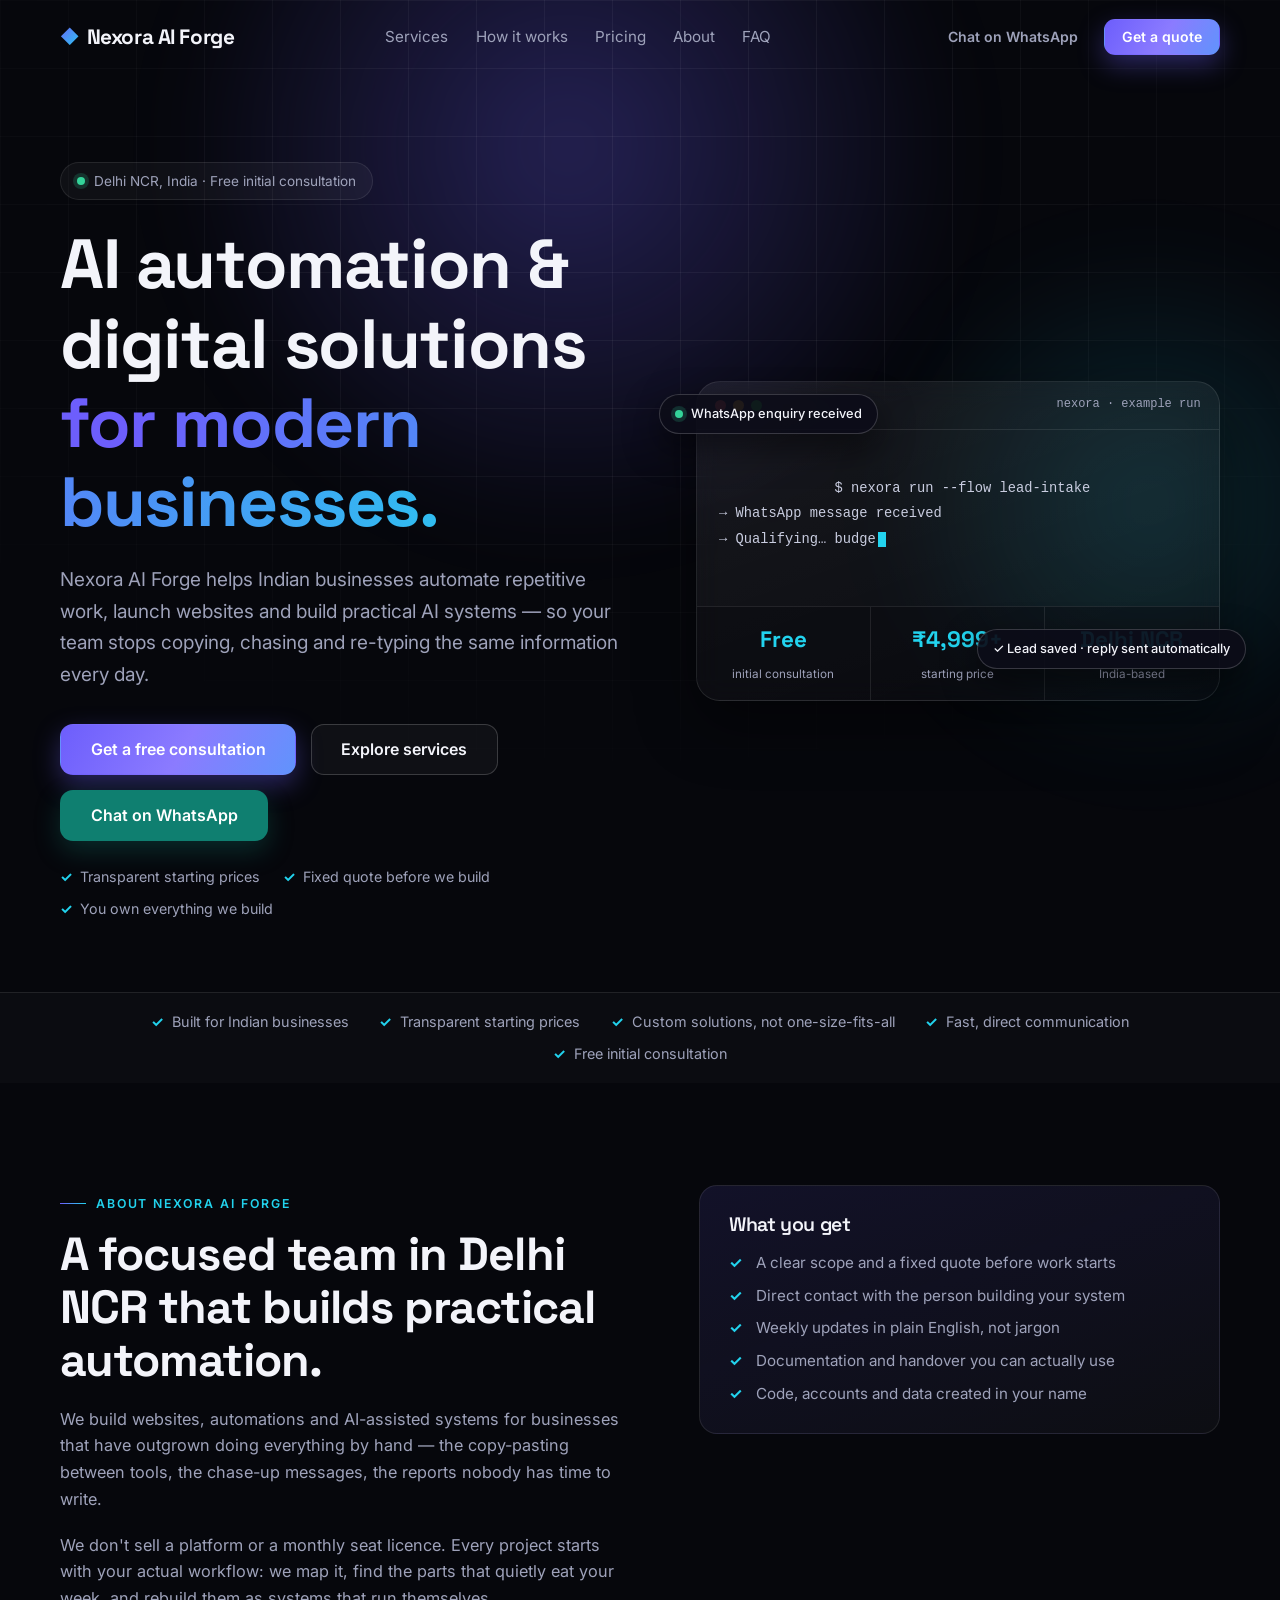
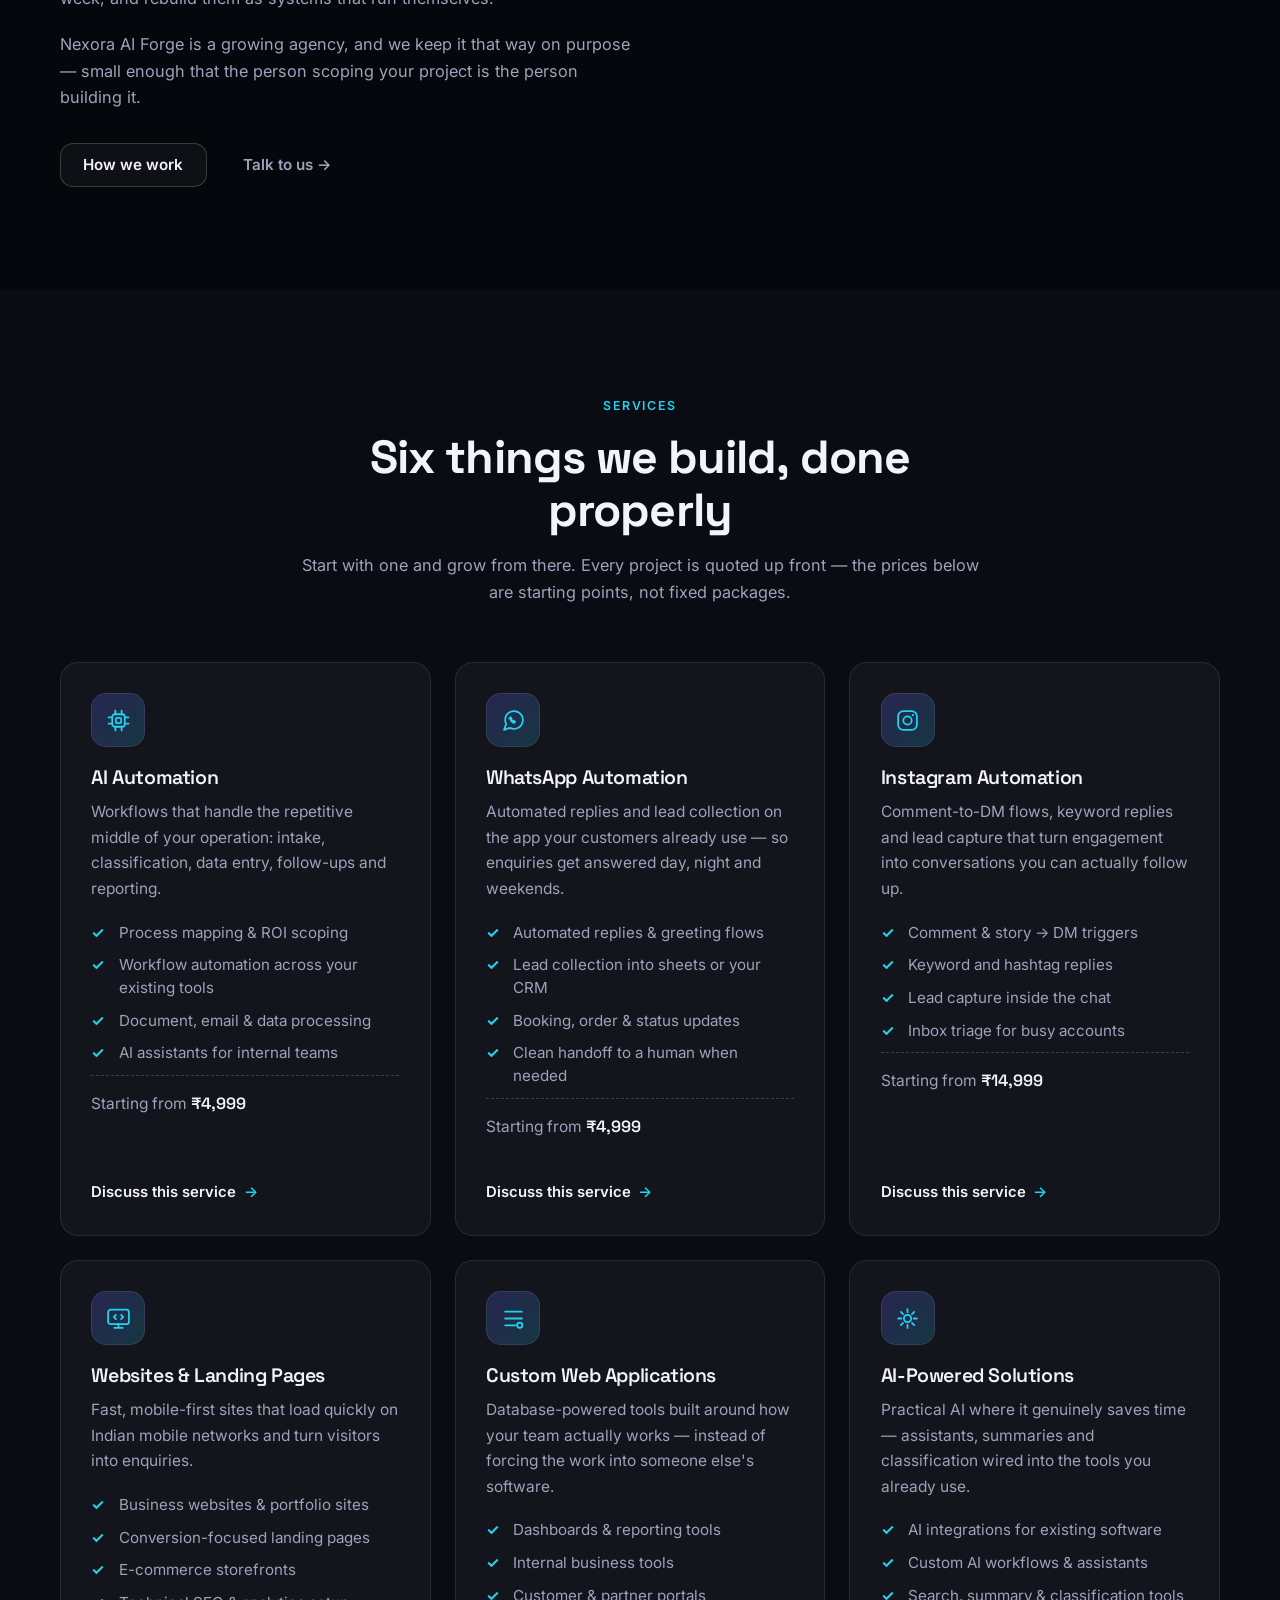
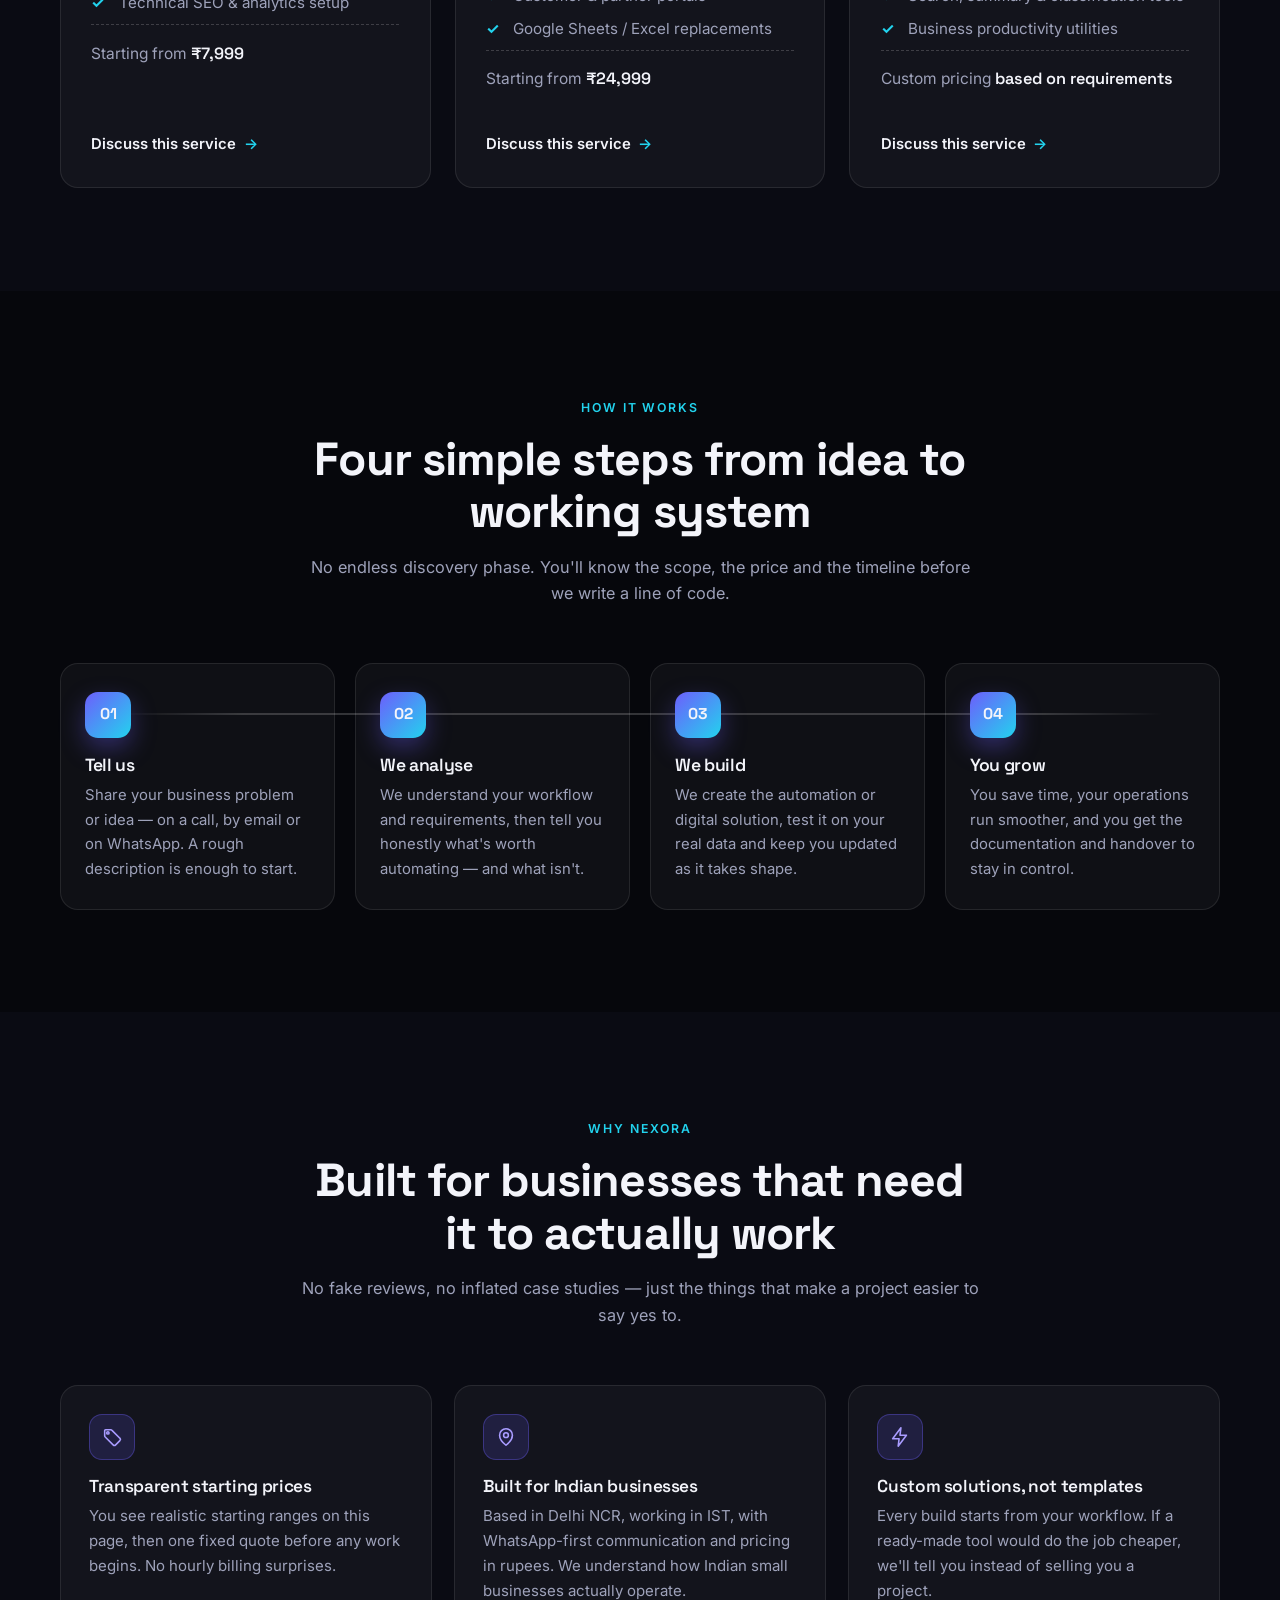
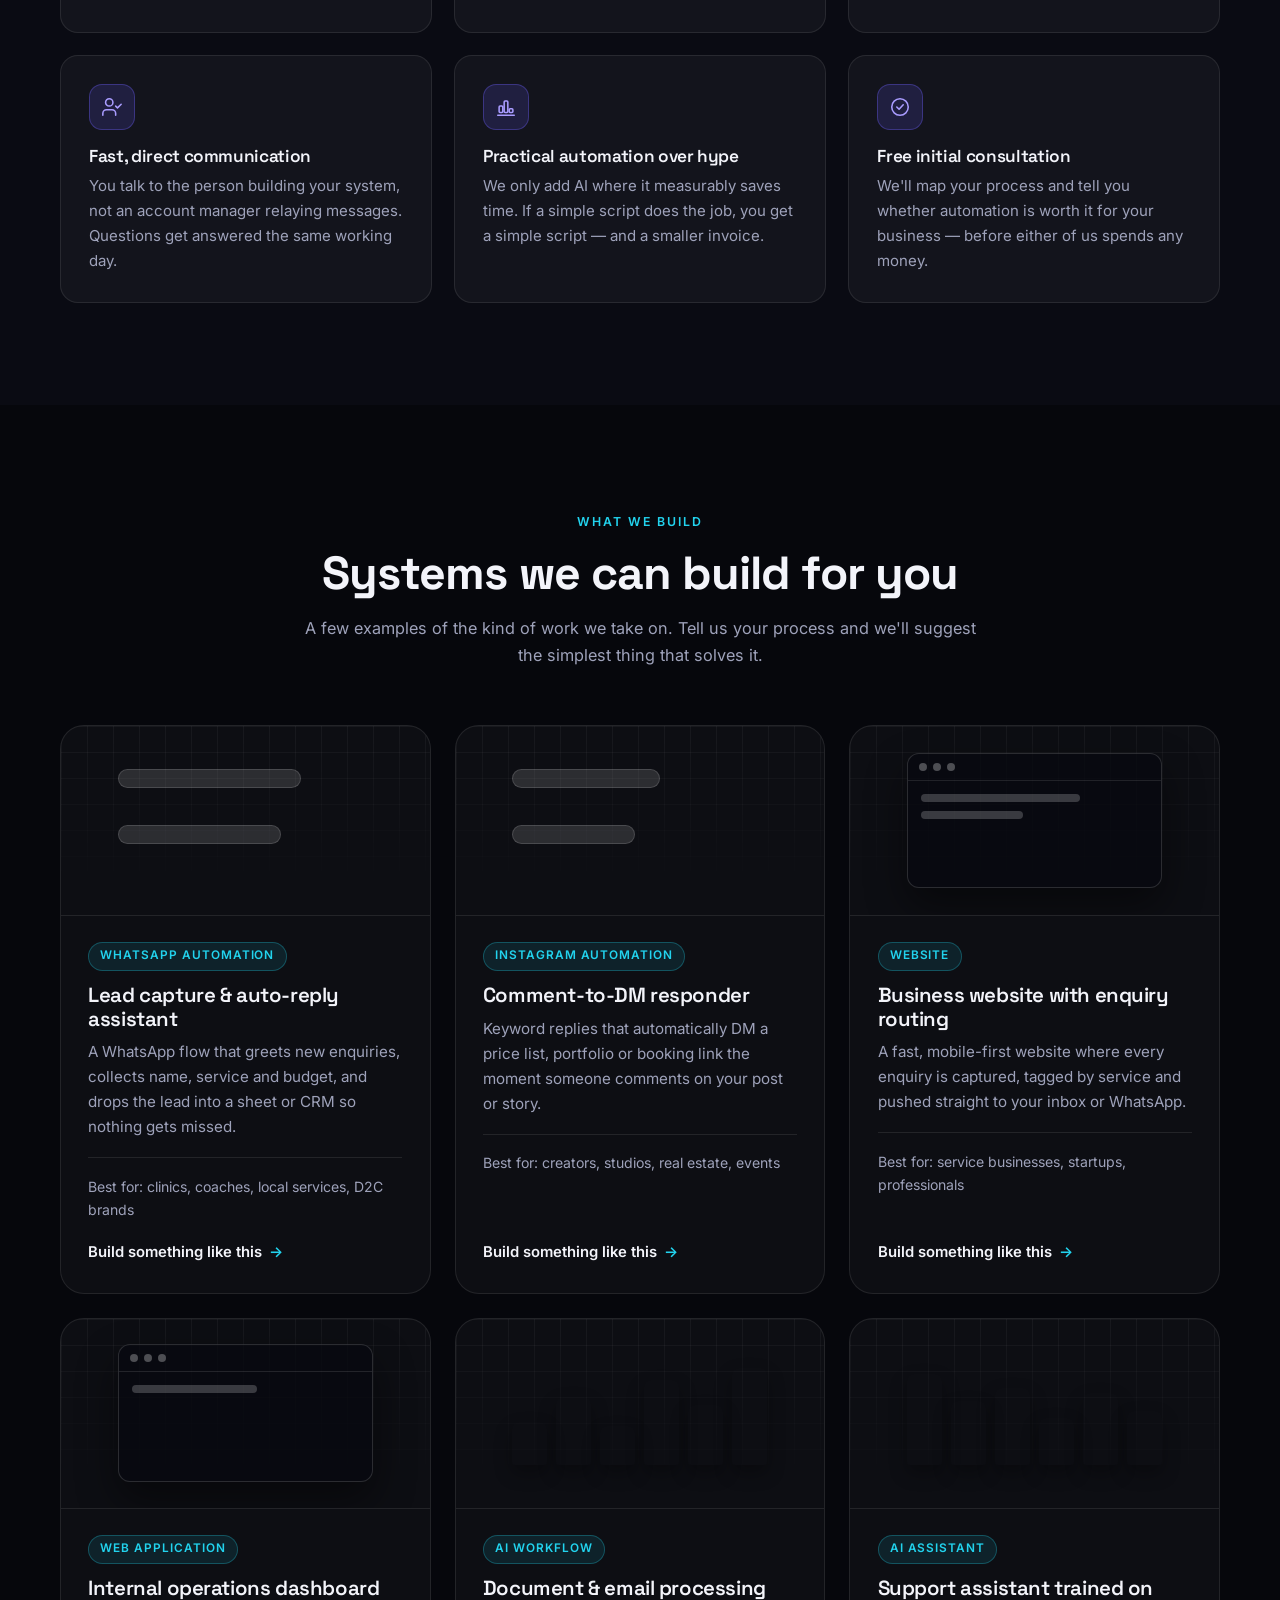
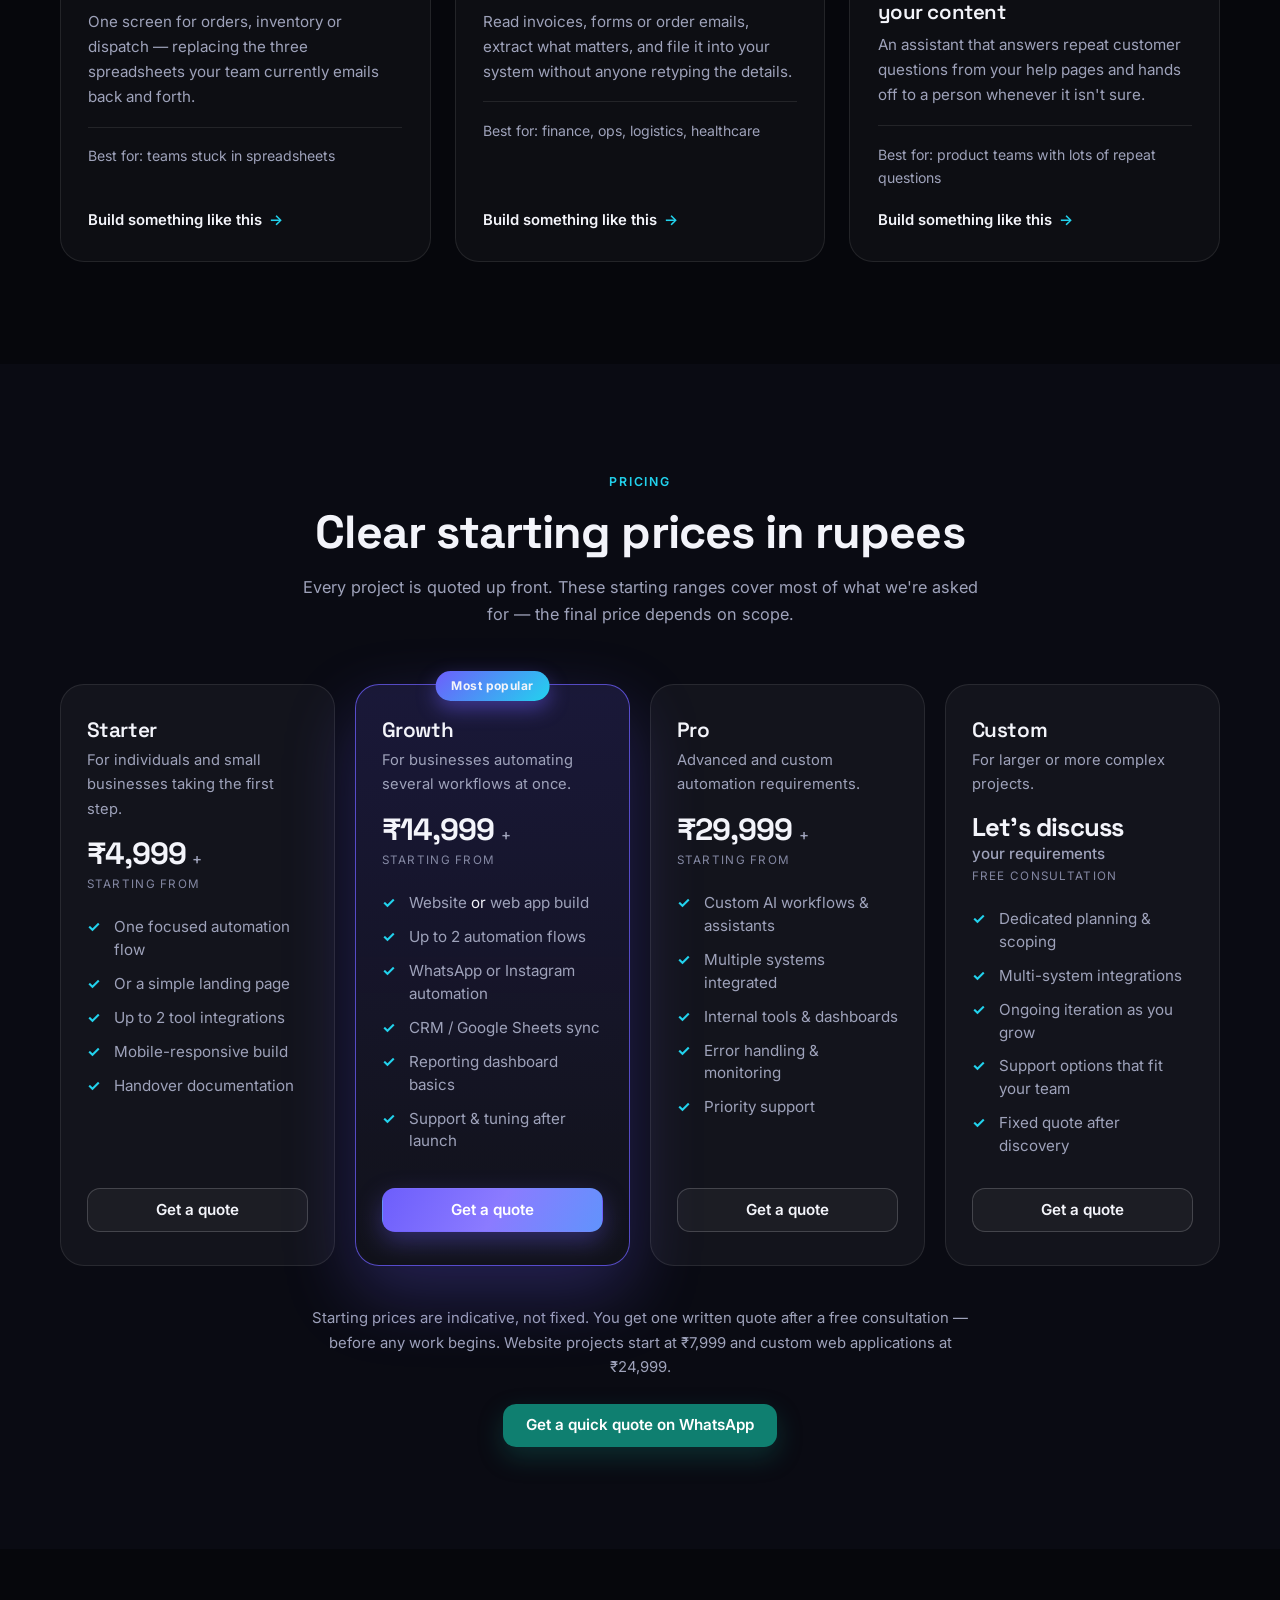
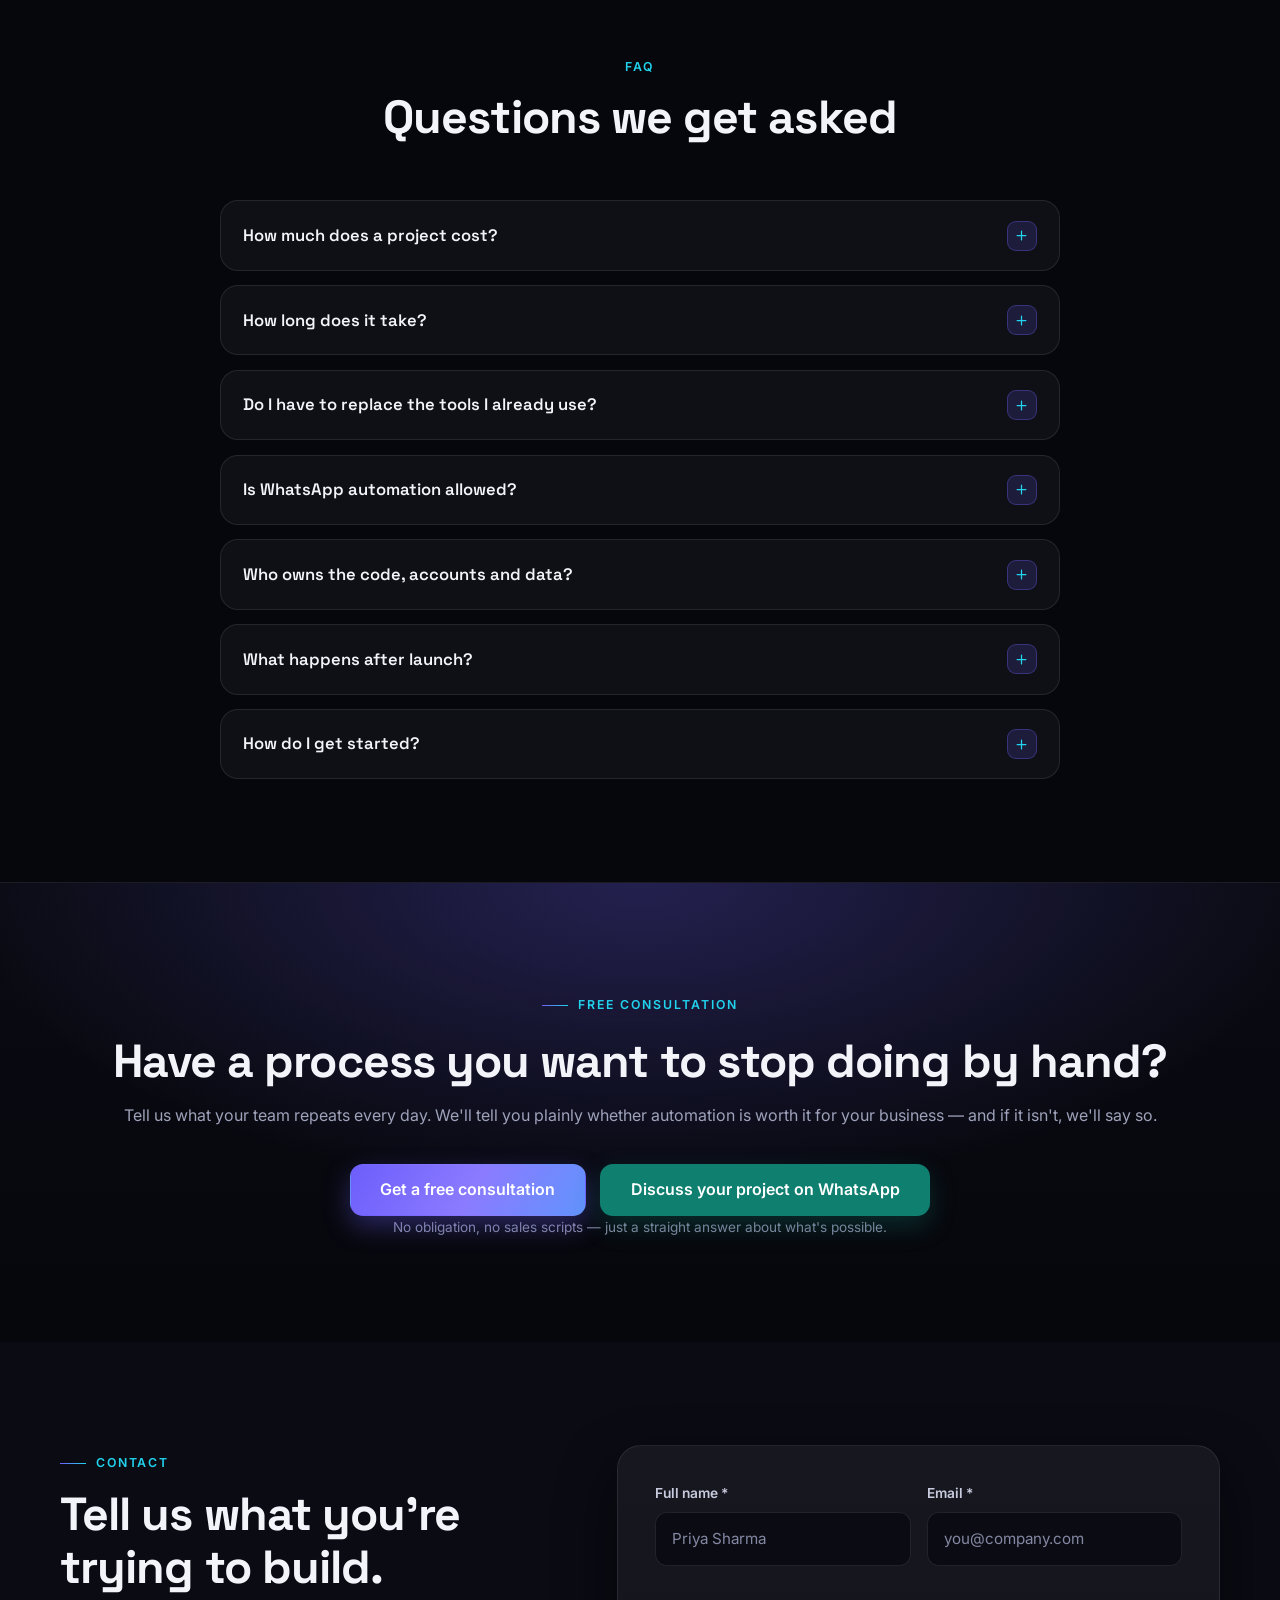
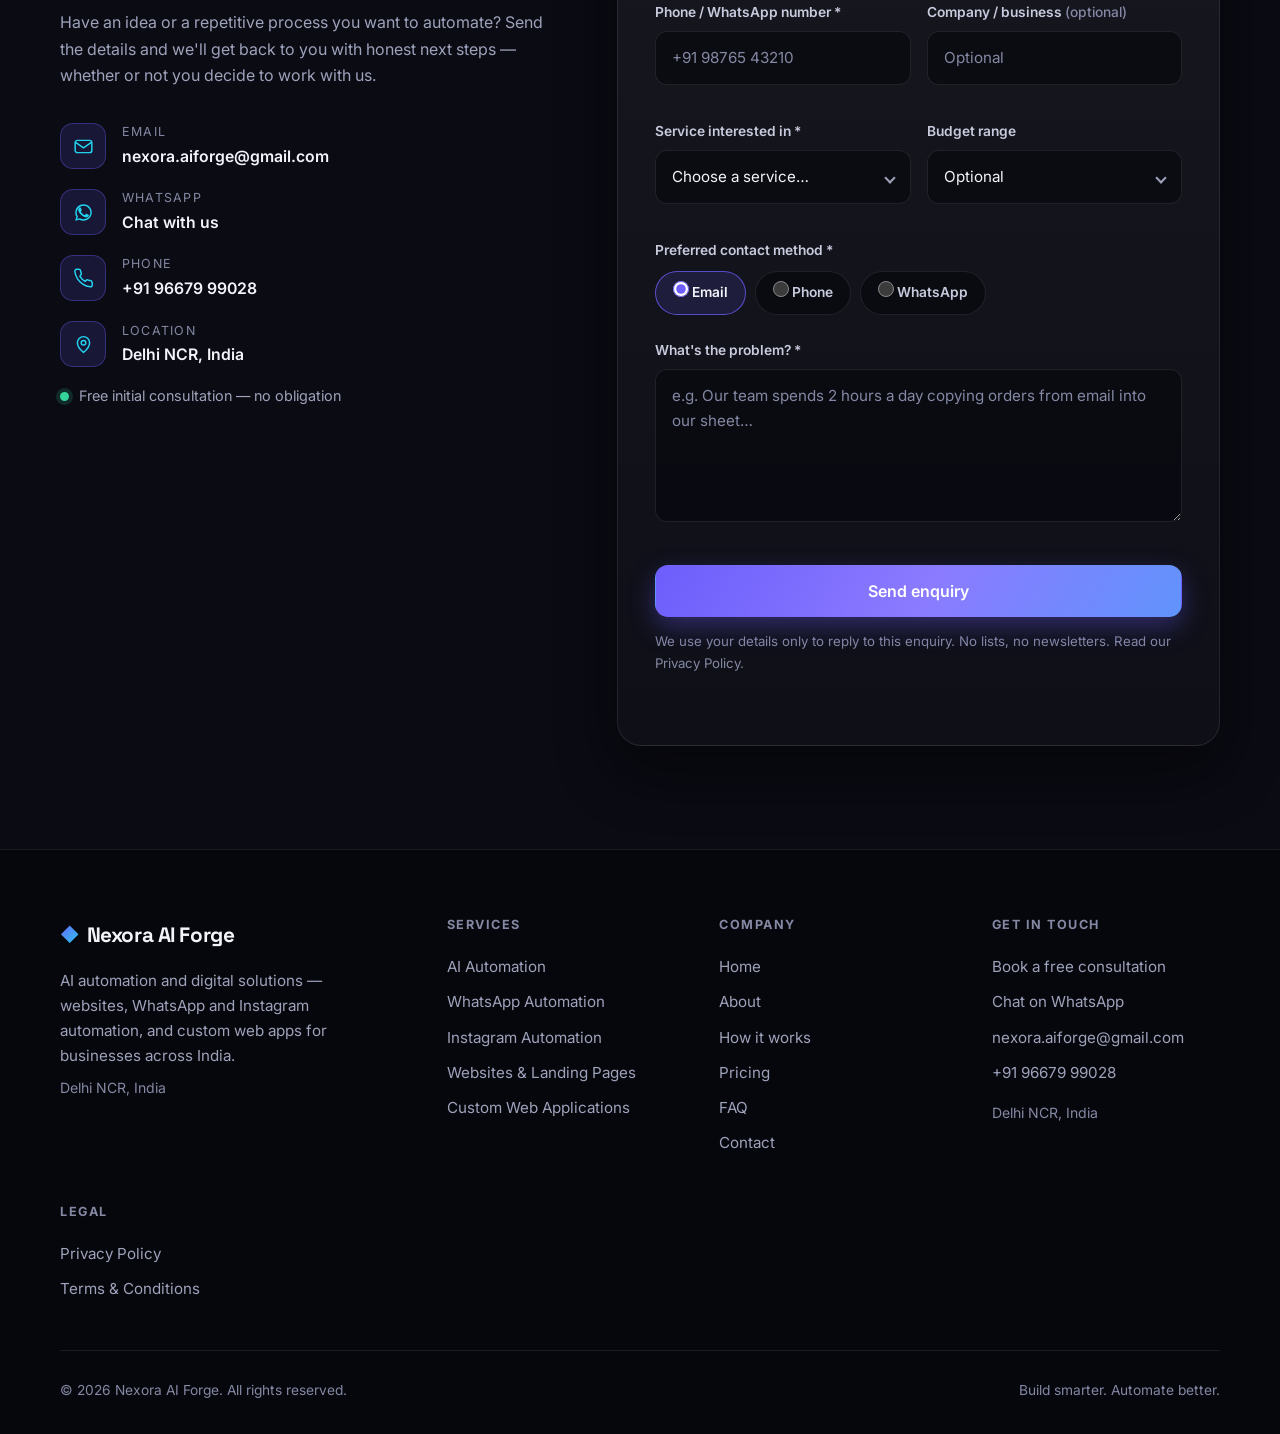
==== commit ed7c5063: "Update Nexora website" ====
--- a/index.html
+++ b/index.html
@@ -3,12 +3,20 @@
 <head>
   <meta charset="UTF-8" />
   <meta name="viewport" content="width=device-width, initial-scale=1.0" />
-  <meta name="description" content="Nexora is an AI automation agency. We build high-converting websites and AI workflows for WhatsApp, Instagram and your internal tools — so your team stops repeating itself." />
+  <meta name="description" content="Nexora AI Forge is an AI automation and digital solutions agency in India. We build workflow automation, WhatsApp & Instagram bots, websites and custom web apps for growing businesses. Transparent starting prices. Based in Delhi NCR." />
   <meta name="theme-color" content="#06070c" />
+  <meta name="robots" content="index, follow" />
+
   <meta property="og:type" content="website" />
-  <meta property="og:title" content="Nexora — AI Automation Agency" />
-  <meta property="og:description" content="Websites, WhatsApp & Instagram automation and AI workflows for growing businesses. Fixed quotes. First build live in 14 days." />
-  <title>Nexora — AI Automation Agency</title>
+  <meta property="og:site_name" content="Nexora AI Forge" />
+  <meta property="og:locale" content="en_IN" />
+  <meta property="og:title" content="Nexora AI Forge — AI Automation & Digital Solutions Agency in India" />
+  <meta property="og:description" content="Automate repetitive work, launch websites and build custom web apps. Transparent starting prices, free consultation. Delhi NCR, India." />
+  <meta name="twitter:card" content="summary_large_image" />
+  <meta name="twitter:title" content="Nexora AI Forge — AI Automation & Digital Solutions Agency in India" />
+  <meta name="twitter:description" content="Automate repetitive work, launch websites and build custom web apps. Transparent starting prices, free consultation. Delhi NCR, India." />
+  <!-- build:url --><!-- /build:url -->
+  <title>Nexora AI Forge — AI Automation &amp; Digital Solutions Agency in India</title>
 
   <link rel="icon" href="data:image/svg+xml,%3Csvg xmlns='http://www.w3.org/2000/svg' viewBox='0 0 64 64'%3E%3Cdefs%3E%3ClinearGradient id='g' x1='0' y1='0' x2='1' y2='1'%3E%3Cstop offset='0' stop-color='%236d5efc'/%3E%3Cstop offset='1' stop-color='%2322d3ee'/%3E%3C/linearGradient%3E%3C/defs%3E%3Crect width='64' height='64' rx='14' fill='%2306070c'/%3E%3Cpath d='M32 12 52 32 32 52 12 32Z' fill='url(%23g)'/%3E%3C/svg%3E" />
 
@@ -16,6 +24,33 @@
   <link rel="preconnect" href="https://fonts.gstatic.com" crossorigin />
   <link href="https://fonts.googleapis.com/css2?family=Inter:wght@400;500;600;700;800&family=Space+Grotesk:wght@500;600;700&display=swap" rel="stylesheet" />
   <link rel="stylesheet" href="styles.css" />
+
+  <script type="application/ld+json">
+  {
+    "@context": "https://schema.org",
+    "@type": "ProfessionalService",
+    "name": "Nexora AI Forge",
+    "description": "AI automation and digital solutions agency in India. Workflow automation, WhatsApp and Instagram automation, websites, landing pages and custom web applications.",
+    "serviceType": "AI automation, web development and business automation services",
+    "areaServed": "India",
+    "address": {
+      "@type": "PostalAddress",
+      "addressLocality": "Delhi NCR",
+      "addressCountry": "IN"
+    },
+    "email": "nexora.aiforge@gmail.com",
+    "telephone": "+91-96679-99028",
+    "priceRange": "₹₹",
+    "knowsAbout": [
+      "AI automation",
+      "WhatsApp automation",
+      "Instagram automation",
+      "Website development India",
+      "Custom web applications",
+      "Business process automation"
+    ]
+  }
+  </script>
 
   <noscript>
     <style>.reveal { opacity: 1 !important; transform: none !important; }</style>
@@ -31,23 +66,22 @@
   <!-- ===== Navigation ===== -->
   <header class="nav" id="nav">
     <div class="container nav__inner">
-      <a href="#home" class="logo" aria-label="Nexora — back to top">
+      <a href="#home" class="logo" aria-label="Nexora AI Forge — back to top">
         <span class="logo__mark" aria-hidden="true">◆</span>
-        <span class="logo__text">Nexora</span>
+        <span class="logo__text">Nexora&nbsp;AI&nbsp;Forge</span>
       </a>
 
       <div class="nav__menu" id="navMenu">
         <nav class="nav__links" id="navLinks" aria-label="Main navigation">
-          <a href="#about">About</a>
           <a href="#services">Services</a>
           <a href="#process">How it works</a>
-          <a href="#work">Work</a>
           <a href="#pricing">Pricing</a>
+          <a href="#about">About</a>
           <a href="#faq">FAQ</a>
         </nav>
         <div class="nav__actions">
-          <a href="mailto:hello@nexora.studio" class="btn btn--ghost btn--sm nav__mail">Email us</a>
-          <a href="#contact" class="btn btn--primary btn--sm">Book a free call</a>
+          <a href="#" data-whatsapp-link class="btn btn--ghost btn--sm nav__wa">Chat on WhatsApp</a>
+          <a href="#contact" class="btn btn--primary btn--sm">Get a quote</a>
         </div>
       </div>
 
@@ -69,32 +103,33 @@
 
       <div class="container hero__inner">
         <div class="hero__content reveal">
-          <span class="pill"><span class="pill__dot"></span> Now booking projects for Q4 2026</span>
-          <h1>Stop doing work <span class="gradient-text">a system should do.</span></h1>
+          <span class="pill"><span class="pill__dot"></span> Delhi NCR, India · Free initial consultation</span>
+          <h1>AI automation &amp; digital solutions <span class="gradient-text">for modern businesses.</span></h1>
           <p class="lead">
-            Nexora is an automation agency for growing teams. We build your website, connect
-            WhatsApp and Instagram to your workflow, and ship AI systems that answer leads,
-            update records and send reports — on time, every time.
+            Nexora AI Forge helps Indian businesses automate repetitive work, launch websites
+            and build practical AI systems — so your team stops copying, chasing and
+            re-typing the same information every day.
           </p>
 
           <div class="hero__cta">
-            <a href="#contact" class="btn btn--primary btn--lg">Book a free strategy call</a>
-            <a href="#work" class="btn btn--outline btn--lg">See our work</a>
+            <a href="#contact" class="btn btn--primary btn--lg">Get a free consultation</a>
+            <a href="#services" class="btn btn--outline btn--lg">Explore services</a>
+            <a href="#" data-whatsapp-link class="btn btn--wa btn--lg">Chat on WhatsApp</a>
           </div>
 
           <ul class="hero__points">
-            <li>Fixed quotes</li>
-            <li>First build live in 14 days</li>
-            <li>You own the code</li>
+            <li>Transparent starting prices</li>
+            <li>Fixed quote before we build</li>
+            <li>You own everything we build</li>
           </ul>
         </div>
 
         <div class="hero__visual reveal">
           <div class="float-chip float-chip--1" aria-hidden="true">
-            <span class="float-chip__dot"></span> WhatsApp reply sent · 0.8s
+            <span class="float-chip__dot"></span> WhatsApp enquiry received
           </div>
           <div class="float-chip float-chip--2" aria-hidden="true">
-            ✓ New lead added to CRM
+            ✓ Lead saved · reply sent automatically
           </div>
 
           <div class="glass-card" aria-hidden="true">
@@ -102,28 +137,28 @@
               <span class="dot dot--red"></span>
               <span class="dot dot--yellow"></span>
               <span class="dot dot--green"></span>
-              <span class="glass-card__title">nexora · live run</span>
+              <span class="glass-card__title">nexora · example run</span>
             </div>
             <div class="glass-card__body">
               <span class="typed" id="typedText"></span><span class="caret"></span>
             </div>
-            <div class="glass-card__stats" id="heroStats">
-              <div class="stat"><strong data-count="140">0</strong><span>projects shipped</span></div>
-              <div class="stat"><strong data-count="14">0</strong><span>days to launch</span></div>
-              <div class="stat"><strong data-count="4.9" data-decimals="1">0</strong><span>client rating</span></div>
-            </div>
-          </div>
-        </div>
-      </div>
-
-      <div class="marquee" aria-hidden="true">
-        <div class="marquee__track">
-          <span>Trusted by teams at</span>
-          <span>◈ Vertex</span><span>◈ Lumen</span><span>◈ Orbit Labs</span>
-          <span>◈ Novaflow</span><span>◈ Helix</span><span>◈ Quanta</span>
-          <span>Trusted by teams at</span>
-          <span>◈ Vertex</span><span>◈ Lumen</span><span>◈ Orbit Labs</span>
-          <span>◈ Novaflow</span><span>◈ Helix</span><span>◈ Quanta</span>
+            <div class="glass-card__stats">
+              <div class="stat"><strong>Free</strong><span>initial consultation</span></div>
+              <div class="stat"><strong>₹4,999+</strong><span>starting price</span></div>
+              <div class="stat"><strong>Delhi NCR</strong><span>India-based</span></div>
+            </div>
+          </div>
+        </div>
+      </div>
+
+      <!-- Honest trust strip (no fake clients, no invented numbers) -->
+      <div class="trustbar">
+        <div class="container trustbar__inner">
+          <span>Built for Indian businesses</span>
+          <span>Transparent starting prices</span>
+          <span>Custom solutions, not one-size-fits-all</span>
+          <span>Fast, direct communication</span>
+          <span>Free initial consultation</span>
         </div>
       </div>
     </section>
@@ -132,12 +167,12 @@
     <section class="section" id="about">
       <div class="container about__grid">
         <div class="about__text reveal">
-          <span class="eyebrow">About Nexora</span>
-          <h2>The team you wish was sitting in-house.</h2>
+          <span class="eyebrow">About Nexora AI Forge</span>
+          <h2>A focused team in Delhi NCR that builds practical automation.</h2>
           <p>
-            Nexora is a small, senior crew of engineers and designers. We build websites and
-            automations for businesses that have outgrown doing everything by hand — the
-            copy-pasting, the chase-up messages, the reports nobody has time to write.
+            We build websites, automations and AI-assisted systems for businesses that have
+            outgrown doing everything by hand — the copy-pasting between tools, the chase-up
+            messages, the reports nobody has time to write.
           </p>
           <p>
             We don't sell a platform or a monthly seat licence. Every project starts with your
@@ -145,42 +180,24 @@
             them as systems that run themselves.
           </p>
           <p>
-            Since 2021 we've shipped 140+ projects across e-commerce, healthcare, real estate
-            and logistics — usually against a two-week deadline.
+            Nexora AI Forge is a growing agency, and we keep it that way on purpose — small
+            enough that the person scoping your project is the person building it.
           </p>
           <div class="about__cta">
             <a href="#process" class="btn btn--outline">How we work</a>
-            <a href="#contact" class="btn btn--ghost">Talk to the team →</a>
+            <a href="#contact" class="btn btn--ghost">Talk to us →</a>
           </div>
         </div>
 
         <div class="about__side reveal">
-          <div class="stats">
-            <div class="stat-block">
-              <strong data-count="140">0</strong><span class="stat-block__suffix">+</span>
-              <em>Projects shipped</em>
-            </div>
-            <div class="stat-block">
-              <strong data-count="30">0</strong><span class="stat-block__suffix"> hrs</span>
-              <em>Saved per client, weekly</em>
-            </div>
-            <div class="stat-block">
-              <strong data-count="14">0</strong><span class="stat-block__suffix"> days</span>
-              <em>Average to first launch</em>
-            </div>
-            <div class="stat-block">
-              <strong data-count="4.9" data-decimals="1">0</strong><span class="stat-block__suffix">/5</span>
-              <em>Average client rating</em>
-            </div>
-          </div>
-
           <div class="about__card spot">
-            <h3>Why clients stay with us</h3>
+            <h3>What you get</h3>
             <ul class="ticks">
-              <li>One senior engineer from scoping to launch</li>
-              <li>No account managers relaying messages</li>
-              <li>Plain-English updates every week</li>
-              <li>Handover documentation you can actually use</li>
+              <li>A clear scope and a fixed quote before work starts</li>
+              <li>Direct contact with the person building your system</li>
+              <li>Weekly updates in plain English, not jargon</li>
+              <li>Documentation and handover you can actually use</li>
+              <li>Code, accounts and data created in your name</li>
             </ul>
           </div>
         </div>
@@ -192,36 +209,14 @@
       <div class="container">
         <div class="section__head reveal">
           <span class="eyebrow">Services</span>
-          <h2>Four things we do, done properly</h2>
-          <p>Pick one or combine them. Most clients start with a single automation and grow from there.</p>
+          <h2>Six things we build, done properly</h2>
+          <p>Start with one and grow from there. Every project is quoted up front — the prices below are starting points, not fixed packages.</p>
         </div>
 
         <div class="services__grid">
           <article class="service-card spot reveal">
             <div class="service-card__icon">
               <svg viewBox="0 0 24 24" fill="none" stroke="currentColor" stroke-width="1.7" stroke-linecap="round" stroke-linejoin="round" aria-hidden="true">
-                <rect x="2" y="3.5" width="20" height="14" rx="2.5"></rect>
-                <path d="M8 21h8M12 17.5V21"></path>
-                <path d="m9.5 8.5-2 2 2 2M14.5 8.5l2 2-2 2"></path>
-              </svg>
-            </div>
-            <h3>Website Development</h3>
-            <p>
-              Sites that load fast, rank well and turn visitors into enquiries — built so your
-              team can edit them, not just us.
-            </p>
-            <ul class="ticks">
-              <li>Marketing sites &amp; landing pages</li>
-              <li>E-commerce storefronts</li>
-              <li>Web apps &amp; internal dashboards</li>
-              <li>Technical SEO &amp; analytics setup</li>
-            </ul>
-            <a href="#contact" class="link-arrow">Discuss this service <span aria-hidden="true">→</span></a>
-          </article>
-
-          <article class="service-card spot reveal">
-            <div class="service-card__icon">
-              <svg viewBox="0 0 24 24" fill="none" stroke="currentColor" stroke-width="1.7" stroke-linecap="round" stroke-linejoin="round" aria-hidden="true">
                 <rect x="6" y="6" width="12" height="12" rx="2.5"></rect>
                 <rect x="9.5" y="9.5" width="5" height="5" rx="1"></rect>
                 <path d="M9 2.5V6M15 2.5V6M9 18v3.5M15 18v3.5M2.5 9H6M2.5 15H6M18 9h3.5M18 15h3.5"></path>
@@ -229,15 +224,16 @@
             </div>
             <h3>AI Automation</h3>
             <p>
-              Custom agents and workflows that handle the repetitive middle of your operation:
-              intake, classification, data entry, follow-ups, reporting.
+              Workflows that handle the repetitive middle of your operation: intake,
+              classification, data entry, follow-ups and reporting.
             </p>
             <ul class="ticks">
               <li>Process mapping &amp; ROI scoping</li>
-              <li>Agents built on GPT, Claude &amp; Gemini</li>
+              <li>Workflow automation across your existing tools</li>
               <li>Document, email &amp; data processing</li>
-              <li>Internal tools &amp; live dashboards</li>
+              <li>AI assistants for internal teams</li>
             </ul>
+            <p class="service-card__price">Starting from <strong>₹4,999</strong></p>
             <a href="#contact" class="link-arrow">Discuss this service <span aria-hidden="true">→</span></a>
           </article>
 
@@ -250,15 +246,16 @@
             </div>
             <h3>WhatsApp Automation</h3>
             <p>
-              Official WhatsApp Business API bots that answer customers in seconds, qualify
-              leads and keep orders moving — day, night and weekends.
+              Automated replies and lead collection on the app your customers already use —
+              so enquiries get answered day, night and weekends.
             </p>
             <ul class="ticks">
-              <li>Lead qualification &amp; routing</li>
-              <li>Booking, order &amp; payment updates</li>
-              <li>Clean handoff to a human</li>
-              <li>Approved broadcast &amp; drip campaigns</li>
+              <li>Automated replies &amp; greeting flows</li>
+              <li>Lead collection into sheets or your CRM</li>
+              <li>Booking, order &amp; status updates</li>
+              <li>Clean handoff to a human when needed</li>
             </ul>
+            <p class="service-card__price">Starting from <strong>₹4,999</strong></p>
             <a href="#contact" class="link-arrow">Discuss this service <span aria-hidden="true">→</span></a>
           </article>
 
@@ -272,15 +269,83 @@
             </div>
             <h3>Instagram Automation</h3>
             <p>
-              Comment-to-DM flows, keyword replies and content pipelines that turn scrollers
-              into conversations — and conversations into sales.
+              Comment-to-DM flows, keyword replies and lead capture that turn engagement
+              into conversations you can actually follow up.
             </p>
             <ul class="ticks">
               <li>Comment &amp; story → DM triggers</li>
               <li>Keyword and hashtag replies</li>
               <li>Lead capture inside the chat</li>
-              <li>Content scheduling &amp; inbox triage</li>
+              <li>Inbox triage for busy accounts</li>
             </ul>
+            <p class="service-card__price">Starting from <strong>₹14,999</strong></p>
+            <a href="#contact" class="link-arrow">Discuss this service <span aria-hidden="true">→</span></a>
+          </article>
+
+          <article class="service-card spot reveal">
+            <div class="service-card__icon">
+              <svg viewBox="0 0 24 24" fill="none" stroke="currentColor" stroke-width="1.7" stroke-linecap="round" stroke-linejoin="round" aria-hidden="true">
+                <rect x="2" y="3.5" width="20" height="14" rx="2.5"></rect>
+                <path d="M8 21h8M12 17.5V21"></path>
+                <path d="m9.5 8.5-2 2 2 2M14.5 8.5l2 2-2 2"></path>
+              </svg>
+            </div>
+            <h3>Websites &amp; Landing Pages</h3>
+            <p>
+              Fast, mobile-first sites that load quickly on Indian mobile networks and turn
+              visitors into enquiries.
+            </p>
+            <ul class="ticks">
+              <li>Business websites &amp; portfolio sites</li>
+              <li>Conversion-focused landing pages</li>
+              <li>E-commerce storefronts</li>
+              <li>Technical SEO &amp; analytics setup</li>
+            </ul>
+            <p class="service-card__price">Starting from <strong>₹7,999</strong></p>
+            <a href="#contact" class="link-arrow">Discuss this service <span aria-hidden="true">→</span></a>
+          </article>
+
+          <article class="service-card spot reveal">
+            <div class="service-card__icon">
+              <svg viewBox="0 0 24 24" fill="none" stroke="currentColor" stroke-width="1.7" stroke-linecap="round" stroke-linejoin="round" aria-hidden="true">
+                <path d="M4 5.5h16M4 12h16M4 18.5h10"></path>
+                <circle cx="18" cy="18.5" r="2.5"></circle>
+              </svg>
+            </div>
+            <h3>Custom Web Applications</h3>
+            <p>
+              Database-powered tools built around how your team actually works — instead of
+              forcing the work into someone else's software.
+            </p>
+            <ul class="ticks">
+              <li>Dashboards &amp; reporting tools</li>
+              <li>Internal business tools</li>
+              <li>Customer &amp; partner portals</li>
+              <li>Google Sheets / Excel replacements</li>
+            </ul>
+            <p class="service-card__price">Starting from <strong>₹24,999</strong></p>
+            <a href="#contact" class="link-arrow">Discuss this service <span aria-hidden="true">→</span></a>
+          </article>
+
+          <article class="service-card spot reveal">
+            <div class="service-card__icon">
+              <svg viewBox="0 0 24 24" fill="none" stroke="currentColor" stroke-width="1.7" stroke-linecap="round" stroke-linejoin="round" aria-hidden="true">
+                <path d="M12 3v3M12 18v3M3 12h3M18 12h3M5.6 5.6l2.1 2.1M16.3 16.3l2.1 2.1M18.4 5.6l-2.1 2.1M7.7 16.3l-2.1 2.1"></path>
+                <circle cx="12" cy="12" r="3.5"></circle>
+              </svg>
+            </div>
+            <h3>AI-Powered Solutions</h3>
+            <p>
+              Practical AI where it genuinely saves time — assistants, summaries and
+              classification wired into the tools you already use.
+            </p>
+            <ul class="ticks">
+              <li>AI integrations for existing software</li>
+              <li>Custom AI workflows &amp; assistants</li>
+              <li>Search, summary &amp; classification tools</li>
+              <li>Business productivity utilities</li>
+            </ul>
+            <p class="service-card__price">Custom pricing <strong>based on requirements</strong></p>
             <a href="#contact" class="link-arrow">Discuss this service <span aria-hidden="true">→</span></a>
           </article>
         </div>
@@ -292,50 +357,50 @@
       <div class="container">
         <div class="section__head reveal">
           <span class="eyebrow">How it works</span>
-          <h2>From first call to live system in four steps</h2>
-          <p>No endless discovery phase. You'll know the price, the timeline and what you're getting before we write a line of code.</p>
+          <h2>Four simple steps from idea to working system</h2>
+          <p>No endless discovery phase. You'll know the scope, the price and the timeline before we write a line of code.</p>
         </div>
 
         <ol class="steps">
           <li class="step reveal">
             <span class="step__num">01</span>
             <div class="step__body">
-              <h3>Discovery call</h3>
-              <p>Thirty minutes. We walk through your processes and pinpoint the tasks worth automating first — usually the ones everyone dreads.</p>
+              <h3>Tell us</h3>
+              <p>Share your business problem or idea — on a call, by email or on WhatsApp. A rough description is enough to start.</p>
             </div>
           </li>
           <li class="step reveal">
             <span class="step__num">02</span>
             <div class="step__body">
-              <h3>Blueprint &amp; fixed quote</h3>
-              <p>You get a written scope, a timeline and one price. No hourly billing, no surprise line items at the end of the month.</p>
+              <h3>We analyse</h3>
+              <p>We understand your workflow and requirements, then tell you honestly what's worth automating — and what isn't.</p>
             </div>
           </li>
           <li class="step reveal">
             <span class="step__num">03</span>
             <div class="step__body">
-              <h3>Build &amp; integrate</h3>
-              <p>We build in weekly check-ins, connect the tools you already use, and test everything on your real data before it goes anywhere near a customer.</p>
+              <h3>We build</h3>
+              <p>We create the automation or digital solution, test it on your real data and keep you updated as it takes shape.</p>
             </div>
           </li>
           <li class="step reveal">
             <span class="step__num">04</span>
             <div class="step__body">
-              <h3>Launch &amp; support</h3>
-              <p>We go live, train your team and keep an eye on the system. Fixes and tweaks are included for the first 30 days.</p>
+              <h3>You grow</h3>
+              <p>You save time, your operations run smoother, and you get the documentation and handover to stay in control.</p>
             </div>
           </li>
         </ol>
       </div>
     </section>
 
-    <!-- ===== Why choose Nexora ===== -->
+    <!-- ===== Why Nexora (trust) ===== -->
     <section class="section section--alt" id="why">
       <div class="container">
         <div class="section__head reveal">
           <span class="eyebrow">Why Nexora</span>
           <h2>Built for businesses that need it to actually work</h2>
-          <p>We've seen what happens when automation is handed off to a junior or a no-code template. Here's how we avoid that.</p>
+          <p>No fake reviews, no inflated case studies — just the things that make a project easier to say yes to.</p>
         </div>
 
         <div class="why__grid">
@@ -346,8 +411,29 @@
                 <circle cx="7.5" cy="7.5" r="1.3"></circle>
               </svg>
             </div>
-            <h3>Fixed quotes, zero surprises</h3>
-            <p>You approve the price before we start. Scope changes are quoted separately — never slipped quietly into an invoice.</p>
+            <h3>Transparent starting prices</h3>
+            <p>You see realistic starting ranges on this page, then one fixed quote before any work begins. No hourly billing surprises.</p>
+          </article>
+
+          <article class="why__item spot reveal">
+            <div class="why__icon">
+              <svg viewBox="0 0 24 24" fill="none" stroke="currentColor" stroke-width="1.7" stroke-linecap="round" stroke-linejoin="round" aria-hidden="true">
+                <path d="M12 21s7-5.5 7-11a7 7 0 1 0-14 0c0 5.5 7 11 7 11z"></path>
+                <circle cx="12" cy="10" r="2.6"></circle>
+              </svg>
+            </div>
+            <h3>Built for Indian businesses</h3>
+            <p>Based in Delhi NCR, working in IST, with WhatsApp-first communication and pricing in rupees. We understand how Indian small businesses actually operate.</p>
+          </article>
+
+          <article class="why__item spot reveal">
+            <div class="why__icon">
+              <svg viewBox="0 0 24 24" fill="none" stroke="currentColor" stroke-width="1.7" stroke-linecap="round" stroke-linejoin="round" aria-hidden="true">
+                <path d="M13 2 4 14h7l-1 8 9-12h-7l1-8z"></path>
+              </svg>
+            </div>
+            <h3>Custom solutions, not templates</h3>
+            <p>Every build starts from your workflow. If a ready-made tool would do the job cheaper, we'll tell you instead of selling you a project.</p>
           </article>
 
           <article class="why__item spot reveal">
@@ -358,29 +444,8 @@
                 <path d="m16 11 2 2 4-4"></path>
               </svg>
             </div>
-            <h3>Senior hands only</h3>
-            <p>The engineer who scopes your project is the one who builds it. Nothing gets handed down to a junior halfway through.</p>
-          </article>
-
-          <article class="why__item spot reveal">
-            <div class="why__icon">
-              <svg viewBox="0 0 24 24" fill="none" stroke="currentColor" stroke-width="1.7" stroke-linecap="round" stroke-linejoin="round" aria-hidden="true">
-                <path d="M13 2 4 14h7l-1 8 9-12h-7l1-8z"></path>
-              </svg>
-            </div>
-            <h3>Weeks, not quarters</h3>
-            <p>First automation live in 14 days is our normal pace, not our best case. You'll see working software in the first week.</p>
-          </article>
-
-          <article class="why__item spot reveal">
-            <div class="why__icon">
-              <svg viewBox="0 0 24 24" fill="none" stroke="currentColor" stroke-width="1.7" stroke-linecap="round" stroke-linejoin="round" aria-hidden="true">
-                <circle cx="8" cy="15" r="4.5"></circle>
-                <path d="m11.2 11.8 8.3-8.3M17 5.2l3 3M14.2 8l3 3"></path>
-              </svg>
-            </div>
-            <h3>You own everything</h3>
-            <p>Code, accounts, data and documentation — created in your name and handed over on day one. No lock-in, ever.</p>
+            <h3>Fast, direct communication</h3>
+            <p>You talk to the person building your system, not an account manager relaying messages. Questions get answered the same working day.</p>
           </article>
 
           <article class="why__item spot reveal">
@@ -392,32 +457,31 @@
                 <rect x="15.5" y="14" width="4" height="4" rx="1"></rect>
               </svg>
             </div>
-            <h3>Results you can measure</h3>
-            <p>We baseline your hours before we build, then report what the system actually saved. If it isn't paying for itself, we fix it.</p>
+            <h3>Practical automation over hype</h3>
+            <p>We only add AI where it measurably saves time. If a simple script does the job, you get a simple script — and a smaller invoice.</p>
           </article>
 
           <article class="why__item spot reveal">
             <div class="why__icon">
               <svg viewBox="0 0 24 24" fill="none" stroke="currentColor" stroke-width="1.7" stroke-linecap="round" stroke-linejoin="round" aria-hidden="true">
                 <circle cx="12" cy="12" r="9"></circle>
-                <circle cx="12" cy="12" r="4"></circle>
-                <path d="m5.6 5.6 3.6 3.6M14.8 14.8l3.6 3.6M18.4 5.6l-3.6 3.6M9.2 14.8l-3.6 3.6"></path>
-              </svg>
-            </div>
-            <h3>We stay after launch</h3>
-            <p>Thirty days of fixes included, plus lightweight retainers for teams that keep finding new things to automate.</p>
+                <path d="m8.5 12 2.5 2.5 4.5-5"></path>
+              </svg>
+            </div>
+            <h3>Free initial consultation</h3>
+            <p>We'll map your process and tell you whether automation is worth it for your business — before either of us spends any money.</p>
           </article>
         </div>
       </div>
     </section>
 
-    <!-- ===== Portfolio ===== -->
-    <section class="section" id="work">
+    <!-- ===== What we build (solutions) ===== -->
+    <section class="section" id="solutions">
       <div class="container">
         <div class="section__head reveal">
-          <span class="eyebrow">Selected work</span>
-          <h2>Systems we've shipped</h2>
-          <p>A few recent projects. Client names are changed; the numbers aren't.</p>
+          <span class="eyebrow">What we build</span>
+          <h2>Systems we can build for you</h2>
+          <p>A few examples of the kind of work we take on. Tell us your process and we'll suggest the simplest thing that solves it.</p>
         </div>
 
         <div class="work__grid">
@@ -432,9 +496,27 @@
             </div>
             <div class="work__body">
               <span class="work__tag">WhatsApp automation</span>
-              <h3>Northwind Dental</h3>
-              <p>Appointment booking, reminders and no-show recovery running entirely on WhatsApp across four clinics.</p>
-              <div class="work__result"><strong>−41%</strong> no-shows in 8 weeks</div>
+              <h3>Lead capture &amp; auto-reply assistant</h3>
+              <p>A WhatsApp flow that greets new enquiries, collects name, service and budget, and drops the lead into a sheet or CRM so nothing gets missed.</p>
+              <div class="work__fit">Best for: clinics, coaches, local services, D2C brands</div>
+              <a href="#contact" class="link-arrow">Build something like this <span aria-hidden="true">→</span></a>
+            </div>
+          </article>
+
+          <article class="work__card reveal">
+            <div class="work__visual work__visual--pink" aria-hidden="true">
+              <div class="mock mock--chat">
+                <span class="bubble bubble--in" style="--w: 58%"></span>
+                <span class="bubble bubble--out" style="--w: 70%"></span>
+                <span class="bubble bubble--in" style="--w: 48%"></span>
+                <span class="bubble bubble--out" style="--w: 62%"></span>
+              </div>
+            </div>
+            <div class="work__body">
+              <span class="work__tag">Instagram automation</span>
+              <h3>Comment-to-DM responder</h3>
+              <p>Keyword replies that automatically DM a price list, portfolio or booking link the moment someone comments on your post or story.</p>
+              <div class="work__fit">Best for: creators, studios, real estate, events</div>
               <a href="#contact" class="link-arrow">Build something like this <span aria-hidden="true">→</span></a>
             </div>
           </article>
@@ -451,45 +533,10 @@
               </div>
             </div>
             <div class="work__body">
-              <span class="work__tag">Website development</span>
-              <h3>Coral &amp; Co.</h3>
-              <p>Shopify storefront rebuild with a custom checkout, editorial lookbook and sub-second page loads on mobile.</p>
-              <div class="work__result"><strong>+62%</strong> mobile conversion</div>
-              <a href="#contact" class="link-arrow">Build something like this <span aria-hidden="true">→</span></a>
-            </div>
-          </article>
-
-          <article class="work__card reveal">
-            <div class="work__visual work__visual--cyan" aria-hidden="true">
-              <div class="mock mock--chart">
-                <span style="--h: 42%"></span><span style="--h: 66%"></span>
-                <span style="--h: 38%"></span><span style="--h: 82%"></span>
-                <span style="--h: 58%"></span><span style="--h: 94%"></span>
-              </div>
-            </div>
-            <div class="work__body">
-              <span class="work__tag">AI automation</span>
-              <h3>Brightside Logistics</h3>
-              <p>Dispatch dashboard that reads order emails, assigns routes and flags exceptions before the morning stand-up.</p>
-              <div class="work__result"><strong>6 hrs</strong> of manual routing saved daily</div>
-              <a href="#contact" class="link-arrow">Build something like this <span aria-hidden="true">→</span></a>
-            </div>
-          </article>
-
-          <article class="work__card reveal">
-            <div class="work__visual work__visual--pink" aria-hidden="true">
-              <div class="mock mock--chat">
-                <span class="bubble bubble--in" style="--w: 58%"></span>
-                <span class="bubble bubble--out" style="--w: 70%"></span>
-                <span class="bubble bubble--in" style="--w: 48%"></span>
-                <span class="bubble bubble--out" style="--w: 62%"></span>
-              </div>
-            </div>
-            <div class="work__body">
-              <span class="work__tag">Instagram automation</span>
-              <h3>Studio Marrow</h3>
-              <p>Comment-to-DM funnel for a photography studio: keyword replies, pricing guide delivery and instant lead capture.</p>
-              <div class="work__result"><strong>1,900</strong> qualified DMs in 60 days</div>
+              <span class="work__tag">Website</span>
+              <h3>Business website with enquiry routing</h3>
+              <p>A fast, mobile-first website where every enquiry is captured, tagged by service and pushed straight to your inbox or WhatsApp.</p>
+              <div class="work__fit">Best for: service businesses, startups, professionals</div>
               <a href="#contact" class="link-arrow">Build something like this <span aria-hidden="true">→</span></a>
             </div>
           </article>
@@ -505,10 +552,27 @@
               </div>
             </div>
             <div class="work__body">
-              <span class="work__tag">Website + AI search</span>
-              <h3>Finley Real Estate</h3>
-              <p>Listings site with an AI property matcher — buyers describe what they want, the site narrows 400+ listings to five.</p>
-              <div class="work__result"><strong>3.4×</strong> more enquiry form fills</div>
+              <span class="work__tag">Web application</span>
+              <h3>Internal operations dashboard</h3>
+              <p>One screen for orders, inventory or dispatch — replacing the three spreadsheets your team currently emails back and forth.</p>
+              <div class="work__fit">Best for: teams stuck in spreadsheets</div>
+              <a href="#contact" class="link-arrow">Build something like this <span aria-hidden="true">→</span></a>
+            </div>
+          </article>
+
+          <article class="work__card reveal">
+            <div class="work__visual work__visual--cyan" aria-hidden="true">
+              <div class="mock mock--chart">
+                <span style="--h: 42%"></span><span style="--h: 66%"></span>
+                <span style="--h: 38%"></span><span style="--h: 82%"></span>
+                <span style="--h: 58%"></span><span style="--h: 94%"></span>
+              </div>
+            </div>
+            <div class="work__body">
+              <span class="work__tag">AI workflow</span>
+              <h3>Document &amp; email processing</h3>
+              <p>Read invoices, forms or order emails, extract what matters, and file it into your system without anyone retyping the details.</p>
+              <div class="work__fit">Best for: finance, ops, logistics, healthcare</div>
               <a href="#contact" class="link-arrow">Build something like this <span aria-hidden="true">→</span></a>
             </div>
           </article>
@@ -522,10 +586,10 @@
               </div>
             </div>
             <div class="work__body">
-              <span class="work__tag">AI + WhatsApp support</span>
-              <h3>Helix Nutrition</h3>
-              <p>Support agent that answers order questions from the help centre and hands off to a human whenever it's unsure.</p>
-              <div class="work__result"><strong>78%</strong> of tickets resolved automatically</div>
+              <span class="work__tag">AI assistant</span>
+              <h3>Support assistant trained on your content</h3>
+              <p>An assistant that answers repeat customer questions from your help pages and hands off to a person whenever it isn't sure.</p>
+              <div class="work__fit">Best for: product teams with lots of repeat questions</div>
               <a href="#contact" class="link-arrow">Build something like this <span aria-hidden="true">→</span></a>
             </div>
           </article>
@@ -538,61 +602,82 @@
       <div class="container">
         <div class="section__head reveal">
           <span class="eyebrow">Pricing</span>
-          <h2>Three ways to start</h2>
-          <p>Every project is quoted up front. These packages cover most of what we're asked for.</p>
+          <h2>Clear starting prices in rupees</h2>
+          <p>Every project is quoted up front. These starting ranges cover most of what we're asked for — the final price depends on scope.</p>
         </div>
 
         <div class="pricing">
           <article class="price-card reveal">
-            <h3>Launch</h3>
-            <p class="price-card__tagline">One focused build, shipped fast.</p>
-            <div class="price">$1,490<span>/project</span></div>
+            <h3>Starter</h3>
+            <p class="price-card__tagline">For individuals and small businesses taking the first step.</p>
+            <div class="price">₹4,999<span>+</span></div>
+            <p class="price__note">Starting from</p>
             <ul class="ticks">
-              <li>1 website <em>or</em> 1 automation flow</li>
-              <li>Up to 3 tool integrations</li>
-              <li>Mobile-responsive, fast-loading build</li>
-              <li>2 rounds of revisions</li>
-              <li>30 days of post-launch support</li>
+              <li>One focused automation flow</li>
+              <li>Or a simple landing page</li>
+              <li>Up to 2 tool integrations</li>
+              <li>Mobile-responsive build</li>
+              <li>Handover documentation</li>
             </ul>
-            <a href="#contact" class="btn btn--outline btn--block">Start with Launch</a>
+            <a href="#contact" class="btn btn--outline btn--block">Get a quote</a>
           </article>
 
           <article class="price-card price-card--featured reveal">
             <span class="price-card__badge">Most popular</span>
             <h3>Growth</h3>
-            <p class="price-card__tagline">A website plus the automations that make it earn.</p>
-            <div class="price">$3,900<span>/project</span></div>
+            <p class="price-card__tagline">For businesses automating several workflows at once.</p>
+            <div class="price">₹14,999<span>+</span></div>
+            <p class="price__note">Starting from</p>
             <ul class="ticks">
-              <li>Everything in Launch</li>
-              <li>Website + 2 automation flows</li>
-              <li>WhatsApp or Instagram bot</li>
-              <li>CRM &amp; spreadsheet sync</li>
-              <li>Live analytics dashboard</li>
-              <li>60 days of support &amp; tuning</li>
+              <li>Website <em>or</em> web app build</li>
+              <li>Up to 2 automation flows</li>
+              <li>WhatsApp or Instagram automation</li>
+              <li>CRM / Google Sheets sync</li>
+              <li>Reporting dashboard basics</li>
+              <li>Support &amp; tuning after launch</li>
             </ul>
-            <a href="#contact" class="btn btn--primary btn--block">Book a strategy call</a>
+            <a href="#contact" class="btn btn--primary btn--block">Get a quote</a>
           </article>
 
           <article class="price-card reveal">
-            <h3>Scale</h3>
-            <p class="price-card__tagline">An automation partner on call.</p>
-            <div class="price price--text">Custom<span>scoped to your project</span></div>
+            <h3>Pro</h3>
+            <p class="price-card__tagline">Advanced and custom automation requirements.</p>
+            <div class="price">₹29,999<span>+</span></div>
+            <p class="price__note">Starting from</p>
             <ul class="ticks">
-              <li>Everything in Growth</li>
-              <li>Dedicated engineer &amp; designer</li>
-              <li>Unlimited workflow iterations</li>
-              <li>Priority Slack channel</li>
-              <li>Quarterly optimisation reviews</li>
-              <li>SLA &amp; uptime monitoring</li>
+              <li>Custom AI workflows &amp; assistants</li>
+              <li>Multiple systems integrated</li>
+              <li>Internal tools &amp; dashboards</li>
+              <li>Error handling &amp; monitoring</li>
+              <li>Priority support</li>
             </ul>
-            <a href="#contact" class="btn btn--outline btn--block">Talk to us</a>
-          </article>
-        </div>
-
-        <p class="pricing__note reveal">
-          All packages include a free strategy call, full documentation and source handover.
-          Ongoing retainers start at $950/month.
-        </p>
+            <a href="#contact" class="btn btn--outline btn--block">Get a quote</a>
+          </article>
+
+          <article class="price-card reveal">
+            <h3>Custom</h3>
+            <p class="price-card__tagline">For larger or more complex projects.</p>
+            <div class="price price--text">Let's discuss<span>your requirements</span></div>
+            <p class="price__note">Free consultation</p>
+            <ul class="ticks">
+              <li>Dedicated planning &amp; scoping</li>
+              <li>Multi-system integrations</li>
+              <li>Ongoing iteration as you grow</li>
+              <li>Support options that fit your team</li>
+              <li>Fixed quote after discovery</li>
+            </ul>
+            <a href="#contact" class="btn btn--outline btn--block">Get a quote</a>
+          </article>
+        </div>
+
+        <div class="pricing__foot reveal">
+          <p class="pricing__note">
+            Starting prices are indicative, not fixed. You get one written quote after a free
+            consultation — before any work begins. Website projects start at ₹7,999 and custom
+            web applications at ₹24,999.
+          </p>
+          <a href="#" data-whatsapp-link class="btn btn--wa">Get a quick quote on WhatsApp</a>
+        </div>
       </div>
     </section>
 
@@ -607,85 +692,85 @@
         <div class="faq">
           <div class="faq__item reveal">
             <button class="faq__q" aria-expanded="false" id="faq-q1" aria-controls="faq-a1">
-              How fast can you deliver?
+              How much does a project cost?
               <span class="faq__icon" aria-hidden="true">
                 <svg viewBox="0 0 24 24" fill="none" stroke="currentColor" stroke-width="2" stroke-linecap="round"><path d="M12 5v14M5 12h14"></path></svg>
               </span>
             </button>
             <div class="faq__a" id="faq-a1" role="region" aria-labelledby="faq-q1">
-              <p>A first automation usually goes live within 7–14 days of the kickoff call, and a full website takes 2–3 weeks. You get a fixed timeline in writing before we start.</p>
+              <p>Small automations start at ₹4,999, websites at ₹7,999 and custom web applications at ₹24,999. The final figure depends on how many steps, tools and integrations are involved, so you get one written quote after a free consultation — and that's the price we work to.</p>
             </div>
           </div>
 
           <div class="faq__item reveal">
             <button class="faq__q" aria-expanded="false" id="faq-q2" aria-controls="faq-a2">
+              How long does it take?
+              <span class="faq__icon" aria-hidden="true">
+                <svg viewBox="0 0 24 24" fill="none" stroke="currentColor" stroke-width="2" stroke-linecap="round"><path d="M12 5v14M5 12h14"></path></svg>
+              </span>
+            </button>
+            <div class="faq__a" id="faq-a2" role="region" aria-labelledby="faq-q2">
+              <p>A small automation or landing page typically takes 1–2 weeks, and a full website usually takes 2–3 weeks. Larger applications are phased so you see working software early. You get an agreed timeline in writing before we start.</p>
+            </div>
+          </div>
+
+          <div class="faq__item reveal">
+            <button class="faq__q" aria-expanded="false" id="faq-q3" aria-controls="faq-a3">
               Do I have to replace the tools I already use?
               <span class="faq__icon" aria-hidden="true">
                 <svg viewBox="0 0 24 24" fill="none" stroke="currentColor" stroke-width="2" stroke-linecap="round"><path d="M12 5v14M5 12h14"></path></svg>
               </span>
             </button>
-            <div class="faq__a" id="faq-a2" role="region" aria-labelledby="faq-q2">
-              <p>No. We build around your stack — WhatsApp, Instagram, Shopify, Google Sheets, HubSpot, Slack, Zapier, whatever you run today. If a tool has an API we can connect it, and if it doesn't, we'll tell you honestly what's possible.</p>
+            <div class="faq__a" id="faq-a3" role="region" aria-labelledby="faq-q3">
+              <p>No. We build around your stack — WhatsApp, Instagram, Shopify, Google Sheets, HubSpot, Zapier or whatever you run today. If a tool has an API we can connect it; if it doesn't, we'll tell you honestly what's possible.</p>
             </div>
           </div>
 
           <div class="faq__item reveal">
-            <button class="faq__q" aria-expanded="false" id="faq-q3" aria-controls="faq-a3">
-              Is WhatsApp automation actually allowed?
+            <button class="faq__q" aria-expanded="false" id="faq-q4" aria-controls="faq-a4">
+              Is WhatsApp automation allowed?
               <span class="faq__icon" aria-hidden="true">
                 <svg viewBox="0 0 24 24" fill="none" stroke="currentColor" stroke-width="2" stroke-linecap="round"><path d="M12 5v14M5 12h14"></path></svg>
               </span>
             </button>
-            <div class="faq__a" id="faq-a3" role="region" aria-labelledby="faq-q3">
-              <p>Yes — we use the official WhatsApp Business API through a verified provider, and every message template is approved by Meta before it sends. Nothing we build spams people or messages anyone who hasn't opted in.</p>
+            <div class="faq__a" id="faq-a4" role="region" aria-labelledby="faq-q4">
+              <p>Yes, when it's done properly. Business automation runs on the official WhatsApp Business API through a verified provider, with message templates approved in advance. Nothing we build spams people or messages anyone who hasn't opted in.</p>
             </div>
           </div>
 
           <div class="faq__item reveal">
-            <button class="faq__q" aria-expanded="false" id="faq-q4" aria-controls="faq-a4">
+            <button class="faq__q" aria-expanded="false" id="faq-q5" aria-controls="faq-a5">
+              Who owns the code, accounts and data?
+              <span class="faq__icon" aria-hidden="true">
+                <svg viewBox="0 0 24 24" fill="none" stroke="currentColor" stroke-width="2" stroke-linecap="round"><path d="M12 5v14M5 12h14"></path></svg>
+              </span>
+            </button>
+            <div class="faq__a" id="faq-a5" role="region" aria-labelledby="faq-q5">
+              <p>You do — completely. Everything is created in your accounts and handed over with documentation. There's no proprietary layer you'd have to keep paying us to use.</p>
+            </div>
+          </div>
+
+          <div class="faq__item reveal">
+            <button class="faq__q" aria-expanded="false" id="faq-q6" aria-controls="faq-a6">
               What happens after launch?
               <span class="faq__icon" aria-hidden="true">
                 <svg viewBox="0 0 24 24" fill="none" stroke="currentColor" stroke-width="2" stroke-linecap="round"><path d="M12 5v14M5 12h14"></path></svg>
               </span>
             </button>
-            <div class="faq__a" id="faq-a4" role="region" aria-labelledby="faq-q4">
-              <p>Every project includes 30 days of fixes at no cost. After that, most clients move onto a monthly retainer where we monitor the system, handle edge cases and keep adding new flows as the business grows.</p>
-            </div>
-          </div>
-
-          <div class="faq__item reveal">
-            <button class="faq__q" aria-expanded="false" id="faq-q5" aria-controls="faq-a5">
-              How much time will this actually save?
-              <span class="faq__icon" aria-hidden="true">
-                <svg viewBox="0 0 24 24" fill="none" stroke="currentColor" stroke-width="2" stroke-linecap="round"><path d="M12 5v14M5 12h14"></path></svg>
-              </span>
-            </button>
-            <div class="faq__a" id="faq-a5" role="region" aria-labelledby="faq-q5">
-              <p>It depends on the process, but we baseline it before we build so you're never guessing. Across current clients the average is 10–30 hours of manual work removed each week — usually data entry, follow-ups and reporting.</p>
-            </div>
-          </div>
-
-          <div class="faq__item reveal">
-            <button class="faq__q" aria-expanded="false" id="faq-q6" aria-controls="faq-a6">
-              Who owns the code, accounts and data?
-              <span class="faq__icon" aria-hidden="true">
-                <svg viewBox="0 0 24 24" fill="none" stroke="currentColor" stroke-width="2" stroke-linecap="round"><path d="M12 5v14M5 12h14"></path></svg>
-              </span>
-            </button>
             <div class="faq__a" id="faq-a6" role="region" aria-labelledby="faq-q6">
-              <p>You do — completely. Everything is created in your accounts and handed over with documentation. There's no proprietary layer you'd have to keep paying us to use.</p>
+              <p>You get training, documentation and a proper handover. Ongoing support and monitoring options are part of your quote, so you decide how much help you want after go-live.</p>
             </div>
           </div>
 
           <div class="faq__item reveal">
             <button class="faq__q" aria-expanded="false" id="faq-q7" aria-controls="faq-a7">
-              How does pricing and payment work?
+              How do I get started?
               <span class="faq__icon" aria-hidden="true">
                 <svg viewBox="0 0 24 24" fill="none" stroke="currentColor" stroke-width="2" stroke-linecap="round"><path d="M12 5v14M5 12h14"></path></svg>
               </span>
             </button>
             <div class="faq__a" id="faq-a7" role="region" aria-labelledby="faq-q7">
-              <p>Every quote is fixed and scoped up front, so there are no hourly surprises. We take 50% to start and 50% at launch, and retainers begin at $950/month if you want us to keep improving the system.</p>
+              <p>Send the enquiry form below or message us on WhatsApp with a short description of the problem. We'll reply with a few questions, then set up a free consultation to map the workflow and quote it.</p>
             </div>
           </div>
         </div>
@@ -695,15 +780,14 @@
     <!-- ===== CTA band ===== -->
     <section class="cta" id="cta">
       <div class="container reveal">
-        <span class="eyebrow">Free automation audit</span>
-        <h2>Ready to get your week back?</h2>
-        <p class="cta__sub">Drop your email and we'll send you a 15-minute slot picker — or book a call yourself, whatever's easier.</p>
-        <form class="cta__form" id="ctaForm" novalidate>
-          <input type="email" id="ctaEmail" placeholder="you@company.com" required aria-label="Email address" autocomplete="email" />
-          <button type="submit" class="btn btn--primary btn--lg">Book my audit</button>
-        </form>
-        <p class="cta__msg" id="ctaMsg" role="status"></p>
-        <p class="cta__note">One email, from a human. No lists, no newsletters.</p>
+        <span class="eyebrow">Free consultation</span>
+        <h2>Have a process you want to stop doing by hand?</h2>
+        <p class="cta__sub">Tell us what your team repeats every day. We'll tell you plainly whether automation is worth it for your business — and if it isn't, we'll say so.</p>
+        <div class="cta__actions">
+          <a href="#contact" class="btn btn--primary btn--lg">Get a free consultation</a>
+          <a href="#" data-whatsapp-link class="btn btn--wa btn--lg">Discuss your project on WhatsApp</a>
+        </div>
+        <p class="cta__note">No obligation, no sales scripts — just a straight answer about what's possible.</p>
       </div>
     </section>
 
@@ -712,10 +796,10 @@
       <div class="container contact__grid">
         <div class="contact__info reveal">
           <span class="eyebrow">Contact</span>
-          <h2>Tell us what's eating your team's time.</h2>
+          <h2>Tell us what you're trying to build.</h2>
           <p>
-            Send a message or book a call. Either way you'll get a straight answer about
-            whether automation is worth it for your business — and if it isn't, we'll say so.
+            Have an idea or a repetitive process you want to automate? Send the details and
+            we'll get back to you with honest next steps — whether or not you decide to work with us.
           </p>
 
           <ul class="contact__list">
@@ -728,7 +812,18 @@
               </span>
               <div>
                 <em>Email</em>
-                <a href="mailto:nexora.aiforge@gmail.com">nexora.aiforge@gmail.com</a>
+                <a data-config-email href="#">nexora.aiforge@gmail.com</a>
+              </div>
+            </li>
+            <li>
+              <span class="contact__icon">
+                <svg viewBox="0 0 24 24" fill="currentColor" stroke="none" aria-hidden="true">
+                  <path d="M17.47 14.38c-.3-.15-1.76-.87-2.03-.97-.27-.1-.47-.15-.67.15-.2.3-.77.97-.94 1.17-.17.2-.35.22-.65.07-.3-.15-1.26-.46-2.4-1.48-.89-.79-1.49-1.77-1.66-2.07-.17-.3-.02-.46.13-.61.13-.13.3-.35.45-.52.15-.17.2-.3.3-.5.1-.2.05-.37-.02-.52-.07-.15-.67-1.62-.92-2.22-.24-.58-.49-.5-.67-.51h-.57c-.2 0-.52.07-.79.37-.27.3-1.04 1.02-1.04 2.48 0 1.46 1.07 2.88 1.22 3.08.15.2 2.1 3.2 5.08 4.49.71.31 1.26.49 1.69.63.71.23 1.36.19 1.87.12.57-.09 1.76-.72 2.01-1.41.25-.7.25-1.29.17-1.41-.07-.12-.27-.2-.57-.35zM12.04 2.5A9.46 9.46 0 0 0 2.5 12c0 1.67.44 3.3 1.28 4.74L2.5 21.5l4.9-1.28A9.46 9.46 0 1 0 12.04 2.5zm0 17.3a7.8 7.8 0 0 1-3.98-1.09l-.29-.17-2.91.76.78-2.84-.19-.29a7.79 7.79 0 1 1 6.59 3.63z"></path>
+                </svg>
+              </span>
+              <div>
+                <em>WhatsApp</em>
+                <a data-whatsapp-link href="#">Chat with us</a>
               </div>
             </li>
             <li>
@@ -739,19 +834,7 @@
               </span>
               <div>
                 <em>Phone</em>
-                <a href="tel:+919667999028">+91 96679 99028</a>
-              </div>
-            </li>
-            <li>
-              <span class="contact__icon">
-                <svg viewBox="0 0 24 24" fill="none" stroke="currentColor" stroke-width="1.7" stroke-linecap="round" stroke-linejoin="round" aria-hidden="true">
-                  <circle cx="12" cy="12" r="9"></circle>
-                  <path d="M12 7v5l3.5 2"></path>
-                </svg>
-              </span>
-              <div>
-                <em>Hours</em>
-                <span>Mon–Fri, 9:00–18:00</span>
+                <a data-config-phone href="#">+91 96679 99028</a>
               </div>
             </li>
             <li>
@@ -763,76 +846,114 @@
               </span>
               <div>
                 <em>Location</em>
-                <span>Delhi NCR, India</span>
+                <span data-config-location>Delhi NCR, India</span>
               </div>
             </li>
           </ul>
 
-          <p class="contact__response"><span class="pulse-dot"></span> Typical reply time: under 12 hours</p>
-        </div>
-
-        <form class="contact__form spot reveal" id="contactForm" novalidate aria-describedby="formNote">
+          <p class="contact__response"><span class="pulse-dot"></span> Free initial consultation — no obligation</p>
+        </div>
+
+        <!--
+          Enquiry form.
+          - With JavaScript: posts to the Netlify Function in netlify/functions/enquiry.js
+            (validation, spam protection, email notification, storage — secrets stay server-side).
+          - Without JavaScript (or as a fallback on Netlify): posts to Netlify's built-in
+            form capture via data-netlify="true".
+          - Honeypot (bot_field) + time trap (started_at) stop obvious bots.
+        -->
+        <form class="contact__form spot reveal" id="contactForm" name="enquiry" method="POST" action="/#contact"
+              data-netlify="true" netlify-honeypot="bot_field" novalidate aria-describedby="formNote">
+          <input type="hidden" name="form-name" value="enquiry" />
+          <p class="visually-hidden">
+            <label>Do not fill this out: <input class="visually-hidden" name="bot_field" tabindex="-1" autocomplete="off" /></label>
+          </p>
+          <input type="hidden" name="started_at" id="cfStartedAt" value="" />
+
           <div class="form__row">
             <div class="field">
-              <label for="cfName">Your name *</label>
-              <input type="text" id="cfName" name="name" placeholder="Alex Rivera" autocomplete="name" />
+              <label for="cfName">Full name *</label>
+              <input type="text" id="cfName" name="name" placeholder="Priya Sharma" autocomplete="name" required />
               <span class="field__error" id="cfNameError"></span>
             </div>
             <div class="field">
               <label for="cfEmail">Email *</label>
-              <input type="email" id="cfEmail" name="email" placeholder="alex@company.com" autocomplete="email" />
+              <input type="email" id="cfEmail" name="email" placeholder="you@company.com" autocomplete="email" required />
               <span class="field__error" id="cfEmailError"></span>
             </div>
           </div>
 
           <div class="form__row">
             <div class="field">
-              <label for="cfCompany">Company</label>
+              <label for="cfPhone">Phone / WhatsApp number *</label>
+              <input type="tel" id="cfPhone" name="phone" placeholder="+91 98765 43210" autocomplete="tel" inputmode="tel" required />
+              <span class="field__error" id="cfPhoneError"></span>
+            </div>
+            <div class="field">
+              <label for="cfCompany">Company / business <span class="label-opt">(optional)</span></label>
               <input type="text" id="cfCompany" name="company" placeholder="Optional" autocomplete="organization" />
             </div>
+          </div>
+
+          <div class="form__row">
             <div class="field">
-              <label for="cfService">What do you need? *</label>
+              <label for="cfService">Service interested in *</label>
               <div class="select-wrap">
-                <select id="cfService" name="service">
+                <select id="cfService" name="service" required>
                   <option value="">Choose a service…</option>
-                  <option>Website Development</option>
                   <option>AI Automation</option>
                   <option>WhatsApp Automation</option>
                   <option>Instagram Automation</option>
-                  <option>Not sure yet — help me choose</option>
+                  <option>Website</option>
+                  <option>Web Application</option>
+                  <option>AI Solution</option>
+                  <option>Other</option>
                 </select>
               </div>
               <span class="field__error" id="cfServiceError"></span>
             </div>
-          </div>
-
-          <div class="form__row">
             <div class="field">
               <label for="cfBudget">Budget range</label>
               <div class="select-wrap">
                 <select id="cfBudget" name="budget">
                   <option value="">Optional</option>
-                  <option>Under $2,000</option>
-                  <option>$2,000 – $5,000</option>
-                  <option>$5,000 – $15,000</option>
-                  <option>$15,000+</option>
+                  <option>Under ₹5,000</option>
+                  <option>₹5,000 – ₹10,000</option>
+                  <option>₹10,000 – ₹25,000</option>
+                  <option>₹25,000 – ₹50,000</option>
+                  <option>₹50,000+</option>
+                  <option>Not sure yet</option>
                 </select>
               </div>
             </div>
-            <div class="field">
-              <label for="cfPhone">Phone</label>
-              <input type="tel" id="cfPhone" name="phone" placeholder="Optional" autocomplete="tel" />
+          </div>
+
+          <div class="field">
+            <span class="field__label" id="cfPrefLabel">Preferred contact method *</span>
+            <div class="radio-group" role="radiogroup" aria-labelledby="cfPrefLabel">
+              <label class="radio">
+                <input type="radio" name="contact_pref" value="Email" checked />
+                <span>Email</span>
+              </label>
+              <label class="radio">
+                <input type="radio" name="contact_pref" value="Phone" />
+                <span>Phone</span>
+              </label>
+              <label class="radio">
+                <input type="radio" name="contact_pref" value="WhatsApp" />
+                <span>WhatsApp</span>
+              </label>
             </div>
           </div>
 
           <div class="field">
             <label for="cfMessage">What's the problem? *</label>
-            <textarea id="cfMessage" name="message" rows="5" placeholder="e.g. Our team spends 2 hours a day copying orders from email into Shopify…"></textarea>
+            <textarea id="cfMessage" name="message" rows="5" placeholder="e.g. Our team spends 2 hours a day copying orders from email into our sheet…" required></textarea>
             <span class="field__error" id="cfMessageError"></span>
           </div>
 
-          <button type="submit" class="btn btn--primary btn--lg btn--block" id="cfSubmit">Send message</button>
-          <p class="form__note" id="formNote">No lists, no newsletters — your details are only used to reply to this enquiry.</p>
+          <button type="submit" class="btn btn--primary btn--lg btn--block" id="cfSubmit">Send enquiry</button>
+          <p class="form__note" id="formNote">We use your details only to reply to this enquiry. No lists, no newsletters. Read our <a href="privacy.html">Privacy Policy</a>.</p>
           <p class="form__status" id="formStatus" role="status" aria-live="polite"></p>
         </form>
       </div>
@@ -843,56 +964,53 @@
   <footer class="footer">
     <div class="container footer__grid">
       <div class="footer__brand">
-        <a href="#home" class="logo" aria-label="Nexora — back to top">
+        <a href="#home" class="logo" aria-label="Nexora AI Forge — back to top">
           <span class="logo__mark" aria-hidden="true">◆</span>
-          <span class="logo__text">Nexora</span>
+          <span class="logo__text">Nexora&nbsp;AI&nbsp;Forge</span>
         </a>
-        <p>AI automation and web development for businesses that have better things to do than repeat themselves.</p>
-        <div class="socials">
-          <a href="https://www.linkedin.com" target="_blank" rel="noopener noreferrer" aria-label="Nexora on LinkedIn">
-            <svg viewBox="0 0 24 24" fill="currentColor" aria-hidden="true"><path d="M4.98 3.5a2.5 2.5 0 1 1 0 5 2.5 2.5 0 0 1 0-5zM3 9h4v12H3V9zm7 0h3.8v1.7h.05c.53-1 1.83-2.05 3.77-2.05 4.03 0 4.78 2.65 4.78 6.1V21h-4v-5.4c0-1.3-.02-2.96-1.8-2.96-1.8 0-2.08 1.4-2.08 2.86V21h-4V9z"></path></svg>
-          </a>
-          <a href="https://x.com" target="_blank" rel="noopener noreferrer" aria-label="Nexora on X">
-            <svg viewBox="0 0 24 24" fill="currentColor" aria-hidden="true"><path d="M18.9 2H22l-7.1 8.1L23.4 22h-6.6l-5.2-6.8L5.6 22H2.5l7.6-8.7L1.9 2h6.8l4.7 6.2L18.9 2zm-1.2 18h1.7L7.1 3.8H5.3L17.7 20z"></path></svg>
-          </a>
-          <a href="https://www.instagram.com" target="_blank" rel="noopener noreferrer" aria-label="Nexora on Instagram">
-            <svg viewBox="0 0 24 24" fill="none" stroke="currentColor" stroke-width="1.8" stroke-linecap="round" stroke-linejoin="round" aria-hidden="true"><rect x="3" y="3" width="18" height="18" rx="5"></rect><circle cx="12" cy="12" r="4"></circle><circle cx="17.2" cy="6.8" r="1.1" fill="currentColor" stroke="none"></circle></svg>
-          </a>
-          <a href="https://github.com" target="_blank" rel="noopener noreferrer" aria-label="Nexora on GitHub">
-            <svg viewBox="0 0 24 24" fill="currentColor" aria-hidden="true"><path d="M12 .5C5.7.5.5 5.7.5 12c0 5.1 3.3 9.4 7.9 10.9.6.1.8-.2.8-.6v-2c-3.2.7-3.9-1.5-3.9-1.5-.5-1.3-1.3-1.7-1.3-1.7-1.1-.7.1-.7.1-.7 1.2.1 1.8 1.2 1.8 1.2 1 1.8 2.7 1.3 3.4 1 .1-.8.4-1.3.7-1.6-2.6-.3-5.3-1.3-5.3-5.7 0-1.3.4-2.3 1.2-3.1-.1-.3-.5-1.5.1-3.1 0 0 1-.3 3.2 1.2.9-.3 1.9-.4 2.9-.4s2 .1 2.9.4c2.2-1.5 3.2-1.2 3.2-1.2.6 1.6.2 2.8.1 3.1.8.8 1.2 1.8 1.2 3.1 0 4.4-2.7 5.4-5.3 5.7.4.4.8 1.1.8 2.2v3.3c0 .4.2.7.8.6 4.6-1.5 7.9-5.8 7.9-10.9C23.5 5.7 18.3.5 12 .5z"></path></svg>
-          </a>
-        </div>
+        <p>AI automation and digital solutions — websites, WhatsApp and Instagram automation, and custom web apps for businesses across India.</p>
+        <p class="footer__loc" data-config-location>Delhi NCR, India</p>
+        <div class="socials" id="socials" hidden></div>
       </div>
 
       <div class="footer__col">
         <h4>Services</h4>
-        <a href="#services">Website Development</a>
         <a href="#services">AI Automation</a>
         <a href="#services">WhatsApp Automation</a>
         <a href="#services">Instagram Automation</a>
+        <a href="#services">Websites &amp; Landing Pages</a>
+        <a href="#services">Custom Web Applications</a>
       </div>
 
       <div class="footer__col">
         <h4>Company</h4>
+        <a href="#home">Home</a>
         <a href="#about">About</a>
         <a href="#process">How it works</a>
-        <a href="#work">Selected work</a>
         <a href="#pricing">Pricing</a>
         <a href="#faq">FAQ</a>
+        <a href="#contact">Contact</a>
       </div>
 
       <div class="footer__col">
         <h4>Get in touch</h4>
-        <a href="#contact">Book a free call</a>
-        <a href="mailto:hello@nexora.studio">hello@nexora.studio</a>
-        <a href="tel:+14155550132">+1 (415) 555-0132</a>
-        <span class="footer__meta">Mon–Fri, 9:00–18:00</span>
+        <a href="#contact">Book a free consultation</a>
+        <a data-whatsapp-link href="#">Chat on WhatsApp</a>
+        <a data-config-email href="#">nexora.aiforge@gmail.com</a>
+        <a data-config-phone href="#">+91 96679 99028</a>
+        <span class="footer__meta" data-config-location>Delhi NCR, India</span>
+      </div>
+
+      <div class="footer__col">
+        <h4>Legal</h4>
+        <a href="privacy.html">Privacy Policy</a>
+        <a href="terms.html">Terms &amp; Conditions</a>
       </div>
     </div>
 
     <div class="container footer__bottom">
-      <span>© <span id="year">2026</span> Nexora. All rights reserved.</span>
-      <span>Built in-house · No trackers, no fluff.</span>
+      <span>© <span id="year">2026</span> Nexora AI Forge. All rights reserved.</span>
+      <span>Build smarter. Automate better.</span>
     </div>
   </footer>
 
@@ -900,6 +1018,7 @@
     <svg viewBox="0 0 24 24" fill="none" stroke="currentColor" stroke-width="2" stroke-linecap="round" stroke-linejoin="round" aria-hidden="true"><path d="M12 19V5M5 12l7-7 7 7"></path></svg>
   </button>
 
+  <script src="config.js"></script>
   <script src="script.js"></script>
 </body>
 </html>
--- a/styles.css
+++ b/styles.css
@@ -13,7 +13,7 @@
   --border-strong: rgba(255, 255, 255, 0.18);
   --text: #f3f4fa;
   --muted: #9ea2ba;
-  --muted-2: #6b6f88;
+  --muted-2: #8488a3;
   --primary: #6d5efc;
   --primary-2: #22d3ee;
   --accent: #f472b6;
@@ -112,6 +112,19 @@
 
 .container--narrow {
   width: min(840px, 92%);
+}
+
+/* Visually hidden but readable by screen readers (honeypot labels etc.) */
+.visually-hidden {
+  position: absolute !important;
+  width: 1px;
+  height: 1px;
+  padding: 0;
+  margin: -1px;
+  overflow: hidden;
+  clip: rect(0 0 0 0);
+  white-space: nowrap;
+  border: 0;
 }
 
 /* ---------- Typography ---------- */
@@ -342,6 +355,19 @@
 .btn--ghost:hover {
   color: var(--text);
   background: var(--surface);
+}
+
+/* WhatsApp CTA — one clear green button, used sparingly */
+.btn--wa {
+  background: #0f7f70;
+  color: #fff;
+  box-shadow: 0 10px 26px rgba(15, 127, 112, 0.3);
+}
+
+.btn--wa:hover {
+  background: #11917f;
+  transform: translateY(-2px);
+  box-shadow: 0 16px 32px rgba(15, 127, 112, 0.4);
 }
 
 .btn--sm {
@@ -837,31 +863,29 @@
   box-shadow: 0 0 0 4px rgba(52, 211, 153, 0.18);
 }
 
-/* Marquee */
-.marquee {
+/* Trust strip — honest proof points, no fake client logos */
+.trustbar {
   position: relative;
-  overflow: hidden;
-  border-block: 1px solid var(--border);
-  padding: 1rem 0;
-  background: rgba(255, 255, 255, 0.015);
-  -webkit-mask-image: linear-gradient(90deg, transparent, #000 12%, #000 88%, transparent);
-  mask-image: linear-gradient(90deg, transparent, #000 12%, #000 88%, transparent);
-}
-
-.marquee__track {
-  display: flex;
-  gap: 3rem;
-  width: max-content;
-  animation: scroll 30s linear infinite;
-  color: var(--muted);
-  font-size: 0.95rem;
-  font-weight: 500;
-}
-
-@keyframes scroll {
-  to {
-    transform: translateX(-50%);
-  }
+  border-top: 1px solid var(--border);
+  padding: 1.05rem 0;
+  background: rgba(255, 255, 255, 0.02);
+}
+
+.trustbar__inner {
+  display: flex;
+  flex-wrap: wrap;
+  justify-content: center;
+  gap: 0.55rem 1.9rem;
+  text-align: center;
+  font-size: 0.9rem;
+  color: var(--muted);
+}
+
+.trustbar__inner span::before {
+  content: "✓";
+  color: var(--primary-2);
+  font-weight: 700;
+  margin-right: 0.5rem;
 }
 
 /* ---------- Sections ---------- */
@@ -893,50 +917,6 @@
   flex-wrap: wrap;
   gap: 0.8rem;
   margin-top: 2rem;
-}
-
-.stats {
-  display: grid;
-  grid-template-columns: repeat(2, 1fr);
-  gap: 1rem;
-  margin-bottom: 1.25rem;
-}
-
-.stat-block {
-  background: var(--surface);
-  border: 1px solid var(--border);
-  border-radius: var(--radius);
-  padding: 1.3rem 1.4rem;
-  transition: border-color 0.25s ease, transform 0.25s ease;
-}
-
-.stat-block:hover {
-  border-color: rgba(109, 94, 252, 0.5);
-  transform: translateY(-4px);
-}
-
-.stat-block strong {
-  font-family: var(--font-display);
-  font-size: 2.05rem;
-  font-weight: 700;
-  background: linear-gradient(120deg, var(--text), var(--primary-2));
-  -webkit-background-clip: text;
-  background-clip: text;
-  color: transparent;
-}
-
-.stat-block__suffix {
-  font-family: var(--font-display);
-  font-size: 1.1rem;
-  color: var(--primary-2);
-}
-
-.stat-block em {
-  display: block;
-  font-style: normal;
-  color: var(--muted);
-  font-size: 0.87rem;
-  margin-top: 0.25rem;
 }
 
 .about__card {
@@ -1001,6 +981,21 @@
   color: var(--muted);
   font-size: 0.97rem;
   margin: 0.6rem 0 1.25rem;
+}
+
+.service-card__price {
+  margin-top: auto;
+  padding-top: 0.95rem;
+  border-top: 1px dashed var(--border-strong);
+  font-size: 0.87rem;
+  color: var(--muted);
+}
+
+.service-card__price strong {
+  font-family: var(--font-display);
+  font-size: 1.02rem;
+  color: var(--text);
+  font-weight: 600;
 }
 
 /* ---------- How it works ---------- */
@@ -1307,26 +1302,19 @@
   margin-top: 0.5rem;
 }
 
-.work__result {
+.work__fit {
   margin-top: 1.1rem;
   padding-top: 1.05rem;
   border-top: 1px solid var(--border);
-  font-size: 0.92rem;
-  color: var(--muted);
-}
-
-.work__result strong {
-  font-family: var(--font-display);
-  font-size: 1.32rem;
-  color: var(--text);
-  margin-right: 0.35rem;
+  font-size: 0.88rem;
+  color: var(--muted);
 }
 
 /* ---------- Pricing ---------- */
 .pricing {
   display: grid;
-  grid-template-columns: repeat(3, 1fr);
-  gap: 1.5rem;
+  grid-template-columns: repeat(4, 1fr);
+  gap: 1.25rem;
   align-items: stretch;
 }
 
@@ -1337,7 +1325,7 @@
   background: var(--surface);
   border: 1px solid var(--border);
   border-radius: var(--radius-lg);
-  padding: 2.3rem 2rem;
+  padding: 2.1rem 1.6rem;
   transition: transform 0.3s ease, border-color 0.3s ease, box-shadow 0.3s ease;
 }
 
@@ -1384,11 +1372,20 @@
 
 .price {
   font-family: var(--font-display);
-  font-size: 2.7rem;
+  font-size: clamp(1.85rem, 2.4vw, 2.35rem);
   font-weight: 700;
   letter-spacing: -0.03em;
-  margin: 1rem 0 1.4rem;
+  margin: 1rem 0 0.3rem;
   line-height: 1.1;
+  overflow-wrap: anywhere;
+}
+
+.price__note {
+  font-size: 0.73rem;
+  text-transform: uppercase;
+  letter-spacing: 0.11em;
+  color: var(--muted-2);
+  margin-bottom: 1.35rem;
 }
 
 .price span {
@@ -1401,7 +1398,7 @@
 }
 
 .price--text {
-  font-size: 2.2rem;
+  font-size: clamp(1.6rem, 2vw, 2rem);
 }
 
 .price--text span {
@@ -1420,12 +1417,20 @@
   margin-top: auto;
 }
 
+.pricing__foot {
+  display: flex;
+  flex-direction: column;
+  align-items: center;
+  gap: 1.5rem;
+  margin-top: 2.5rem;
+}
+
 .pricing__note {
   text-align: center;
   color: var(--muted);
   font-size: 0.93rem;
-  max-width: 640px;
-  margin: 2.5rem auto 0;
+  max-width: 680px;
+  margin: 0 auto;
 }
 
 /* ---------- FAQ ---------- */
@@ -1519,44 +1524,12 @@
   margin-top: 0.85rem;
 }
 
-.cta__form {
-  display: flex;
-  gap: 0.75rem;
+.cta__actions {
+  display: flex;
+  flex-wrap: wrap;
   justify-content: center;
+  gap: 0.9rem;
   margin-top: 2.25rem;
-  flex-wrap: wrap;
-}
-
-.cta__form input {
-  flex: 1 1 320px;
-  max-width: 400px;
-  padding: 0.92rem 1.35rem;
-  border-radius: var(--btn-r);
-  border: 1px solid var(--border-strong);
-  background: rgba(6, 7, 12, 0.65);
-  color: var(--text);
-  outline: none;
-  transition: border-color 0.2s ease, box-shadow 0.2s ease;
-}
-
-.cta__form input::placeholder {
-  color: var(--muted-2);
-}
-
-.cta__form input:focus {
-  border-color: rgba(109, 94, 252, 0.85);
-  box-shadow: 0 0 0 4px rgba(109, 94, 252, 0.16);
-}
-
-.cta__msg {
-  margin-top: 1rem;
-  min-height: 1.5em;
-  font-weight: 600;
-  color: var(--success);
-}
-
-.cta__msg.is-error {
-  color: var(--danger);
 }
 
 .cta__note {
@@ -1749,6 +1722,64 @@
   color: var(--danger);
 }
 
+/* Radio group (preferred contact method) */
+.field__label {
+  display: block;
+  font-size: 0.86rem;
+  font-weight: 600;
+  color: #c8cbdd;
+  margin-bottom: 0.55rem;
+}
+
+.label-opt {
+  color: var(--muted-2);
+  font-weight: 500;
+}
+
+.radio-group {
+  display: flex;
+  flex-wrap: wrap;
+  gap: 0.6rem;
+}
+
+.radio {
+  display: inline-flex;
+  align-items: center;
+  gap: 0.55rem;
+  min-height: 44px;
+  padding: 0.55rem 1.05rem;
+  border: 1px solid var(--border);
+  background: rgba(6, 7, 12, 0.6);
+  border-radius: 999px;
+  font-size: 0.92rem;
+  color: var(--muted);
+  cursor: pointer;
+  transition: border-color 0.2s ease, background 0.2s ease, color 0.2s ease;
+}
+
+.radio:hover {
+  border-color: var(--border-strong);
+  color: var(--text);
+}
+
+.radio input {
+  width: 16px;
+  height: 16px;
+  accent-color: var(--primary);
+  cursor: pointer;
+}
+
+.radio:has(input:checked) {
+  border-color: rgba(109, 94, 252, 0.75);
+  background: rgba(109, 94, 252, 0.14);
+  color: var(--text);
+}
+
+.radio:focus-within {
+  outline: 2px solid var(--primary-2);
+  outline-offset: 2px;
+}
+
 .form__note {
   font-size: 0.83rem;
   color: var(--muted-2);
@@ -1789,6 +1820,12 @@
   font-size: 0.95rem;
   margin-top: 1rem;
   max-width: 30ch;
+}
+
+.footer__brand .footer__loc {
+  margin-top: 0.5rem;
+  font-size: 0.88rem;
+  color: var(--muted-2);
 }
 
 .socials {
@@ -1863,6 +1900,100 @@
   color: var(--muted-2);
 }
 
+/* ---------- Sub-page chrome (privacy / terms / 404) ---------- */
+.pagebar {
+  position: sticky;
+  top: 0;
+  z-index: 100;
+  background: rgba(6, 7, 12, 0.92);
+  backdrop-filter: blur(14px);
+  -webkit-backdrop-filter: blur(14px);
+  border-bottom: 1px solid var(--border);
+}
+
+.pagebar__inner {
+  display: flex;
+  align-items: center;
+  justify-content: space-between;
+  gap: 1rem;
+  min-height: 66px;
+}
+
+.page-wrap {
+  padding: clamp(3rem, 6vw, 4.5rem) 0 5rem;
+}
+
+.page-head {
+  margin-bottom: 2.25rem;
+}
+
+.page-head h1 {
+  font-size: clamp(1.9rem, 4vw, 2.6rem);
+}
+
+.page-head p {
+  color: var(--muted-2);
+  font-size: 0.9rem;
+  margin-top: 0.6rem;
+}
+
+.prose h2 {
+  font-size: 1.3rem;
+  margin-top: 2.1rem;
+  margin-bottom: 0.55rem;
+}
+
+.prose h2:first-child {
+  margin-top: 0;
+}
+
+.prose p,
+.prose li {
+  color: var(--muted);
+  font-size: 0.98rem;
+  line-height: 1.7;
+  margin-top: 0.85rem;
+}
+
+.prose ul {
+  list-style: disc;
+  padding-left: 1.3rem;
+}
+
+.prose li + li {
+  margin-top: 0.45rem;
+}
+
+.prose a {
+  color: var(--primary-2);
+}
+
+.prose a:hover {
+  text-decoration: underline;
+}
+
+.notfound {
+  text-align: center;
+  padding: clamp(5rem, 14vw, 9rem) 0;
+}
+
+.notfound h1 {
+  font-size: clamp(2.4rem, 8vw, 4rem);
+}
+
+.notfound p {
+  color: var(--muted);
+  margin-top: 0.9rem;
+}
+
+.notfound__actions {
+  display: flex;
+  flex-wrap: wrap;
+  gap: 0.85rem;
+  justify-content: center;
+  margin-top: 2rem;
+}
+
 /* ---------- Reveal animation ---------- */
 .reveal {
   opacity: 0;
@@ -1876,10 +2007,19 @@
   transform: none;
 }
 
-/* ---------- Responsive ---------- */
-@media (max-width: 1140px) {
-  .nav__mail {
+/* ---------- Responsive ---------- */@media (max-width: 1140px) {
+  .nav__wa {
     display: none;
+  }
+
+  .pricing {
+    grid-template-columns: repeat(2, 1fr);
+    max-width: 820px;
+    margin-inline: auto;
+  }
+
+  .price {
+    font-size: 2.3rem;
   }
 }
 
@@ -1928,6 +2068,10 @@
 }
 
 @media (max-width: 991px) {
+  .nav__wa {
+    display: inline-flex;
+  }
+
   .nav__toggle {
     display: flex;
     margin-left: auto;
@@ -2065,30 +2209,24 @@
     grid-template-columns: 1fr;
   }
 
-  .stats {
-    gap: 0.75rem;
-  }
-
-  .stat-block {
-    padding: 1.05rem 1.1rem;
-  }
-
-  .stat-block strong {
-    font-size: 1.7rem;
-  }
-
   .form__row {
     grid-template-columns: 1fr;
     gap: 0;
   }
 
-  .cta__form {
+  .cta__actions {
     flex-direction: column;
-    align-items: stretch;
-  }
-
-  .cta__form input {
-    max-width: none;
+  }
+
+  .cta__actions .btn {
+    width: 100%;
+  }
+
+  .trustbar__inner {
+    justify-content: flex-start;
+    text-align: left;
+    gap: 0.5rem 1.25rem;
+    font-size: 0.86rem;
   }
 
   .about__cta .btn {
@@ -2111,11 +2249,6 @@
 @media (max-width: 420px) {
   .container {
     width: 90%;
-  }
-
-  .marquee__track {
-    gap: 2rem;
-    font-size: 0.88rem;
   }
 
   .service-card,
